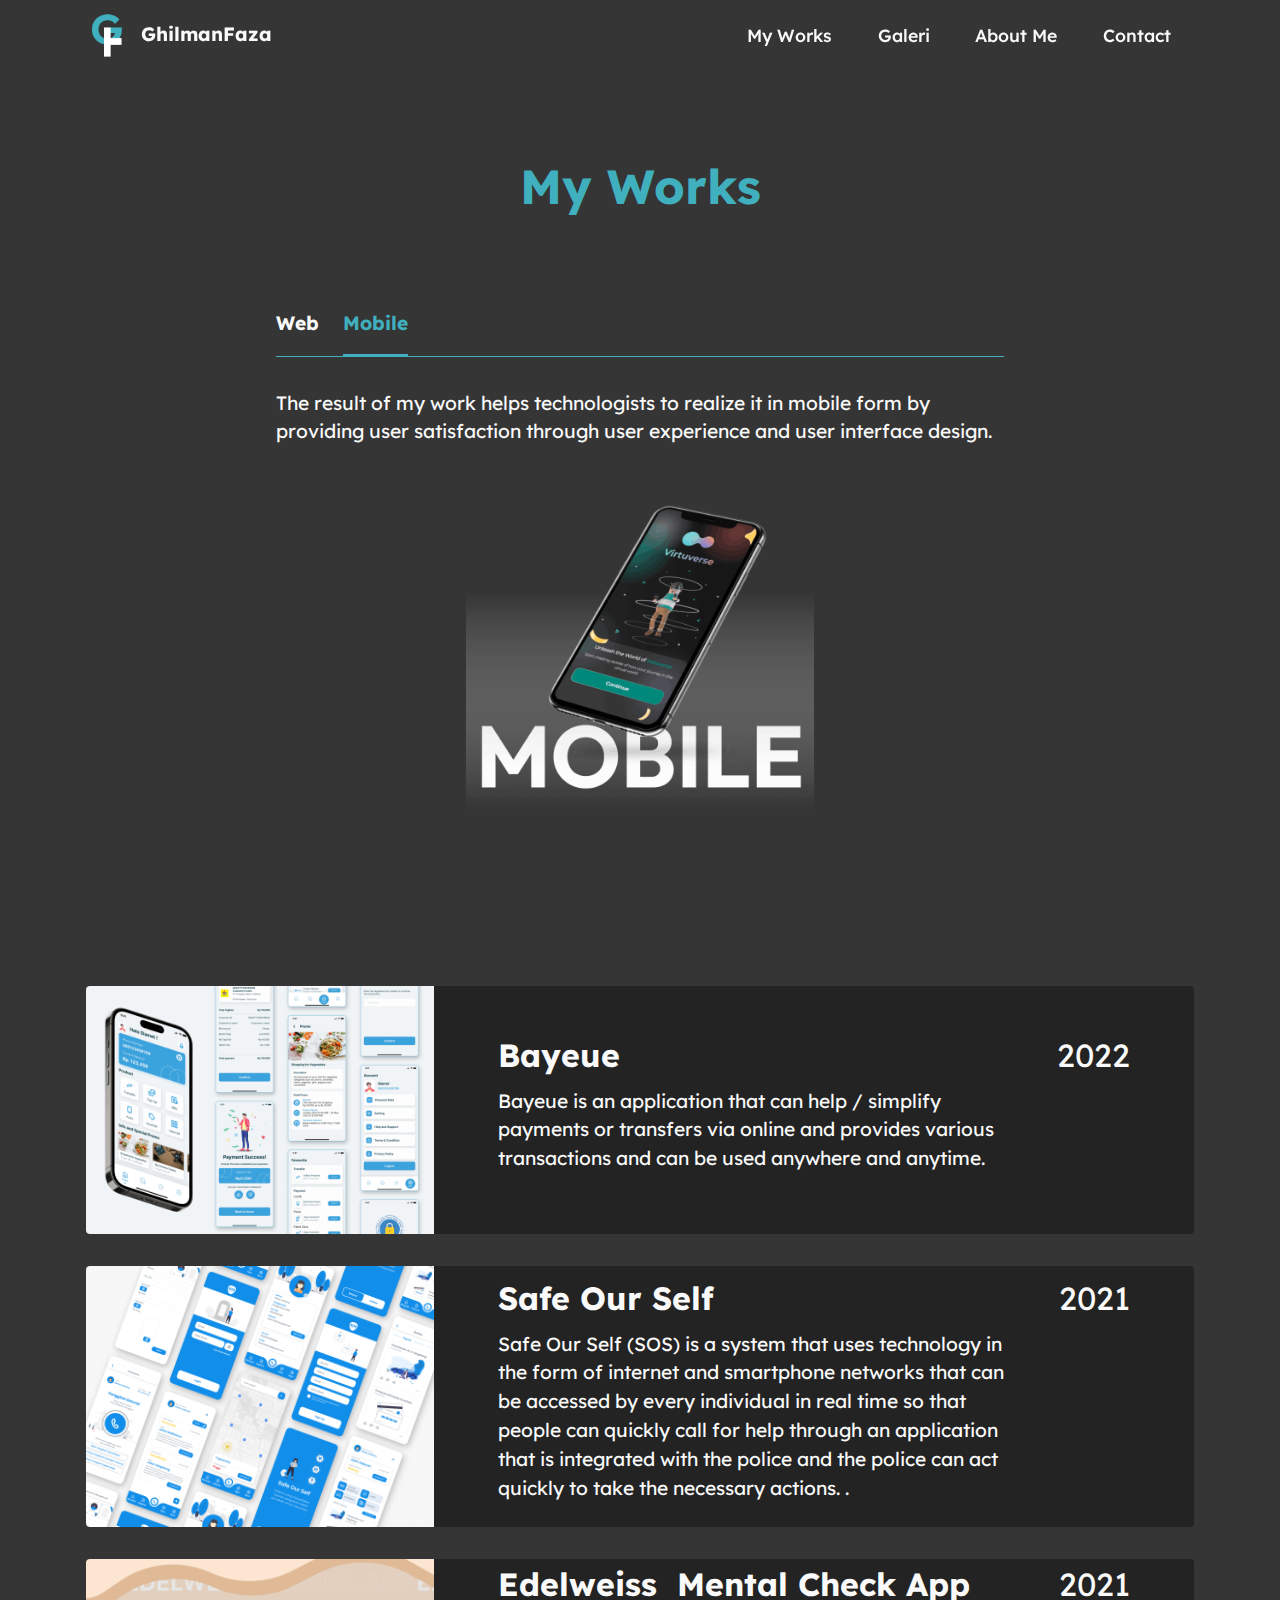
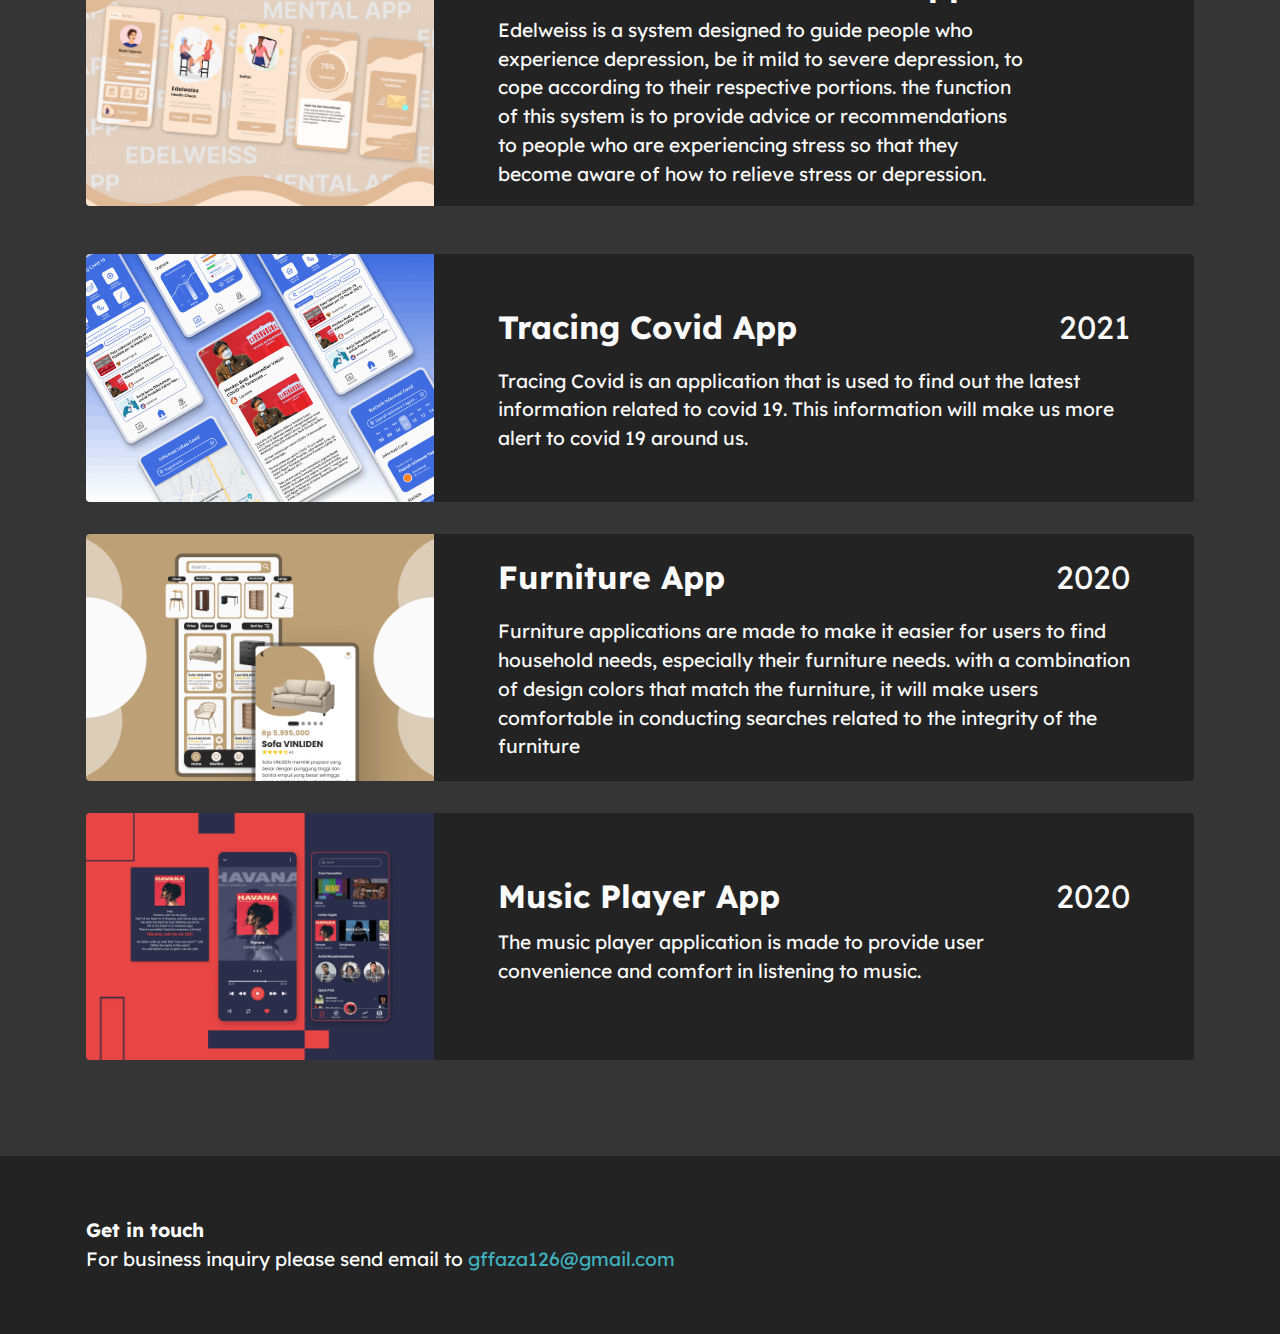
==== Mobile.html @ e9e36cba "hover image" ====
<!DOCTYPE html>
<html  >
<head>
  <meta charset="UTF-8">
  <meta http-equiv="X-UA-Compatible" content="IE=edge">
  <meta name="generator" content="Mobirise v5.6.8, mobirise.com">
  <meta name="twitter:card" content="summary_large_image"/>
  <meta name="twitter:image:src" content="">
  <meta property="og:image" content="">
  <meta name="twitter:title" content="Mobile ">
  <meta name="viewport" content="width=device-width, initial-scale=1, minimum-scale=1">
  <link rel="shortcut icon" href="assets/images/frame-2-1-95x96.png" type="image/x-icon">
  <meta name="description" content="">
  
  
  <title>Mobile </title>
  <link rel="stylesheet" href="assets/bootstrap/css/bootstrap.min.css">
  <link rel="stylesheet" href="assets/bootstrap/css/bootstrap-grid.min.css">
  <link rel="stylesheet" href="assets/bootstrap/css/bootstrap-reboot.min.css">
  <link rel="stylesheet" href="assets/dropdown/css/style.css">
  <link rel="stylesheet" href="assets/socicon/css/styles.css">
  <link rel="stylesheet" href="assets/theme/css/style.css">
  <link rel="preload" href="https://fonts.googleapis.com/css?family=Lexend:100,200,300,400,500,600,700,800,900&display=swap" as="style" onload="this.onload=null;this.rel='stylesheet'">
  <noscript><link rel="stylesheet" href="https://fonts.googleapis.com/css?family=Lexend:100,200,300,400,500,600,700,800,900&display=swap"></noscript>
  <link rel="preload" as="style" href="assets/mobirise/css/mbr-additional.css"><link rel="stylesheet" href="assets/mobirise/css/mbr-additional.css" type="text/css">
  
  
  
  
</head>
<body>
  
  <section data-bs-version="5.1" class="menu menu2 cid-tgP5Rq0IOS" once="menu" id="menu2-18">
    
    <nav class="navbar navbar-dropdown navbar-fixed-top navbar-expand-lg">
        <div class="container">
            <div class="navbar-brand">
                <span class="navbar-logo">
                    <a href="index.html">
                        <img src="assets/images/frame-2-1-95x96.png" alt=" " style="height: 3rem;">
                    </a>
                </span>
                <span class="navbar-caption-wrap"><a class="navbar-caption text-white text-primary display-7" href="index.html">GhilmanFaza</a></span>
            </div>
            <button class="navbar-toggler" type="button" data-toggle="collapse" data-bs-toggle="collapse" data-target="#navbarSupportedContent" data-bs-target="#navbarSupportedContent" aria-controls="navbarNavAltMarkup" aria-expanded="false" aria-label="Toggle navigation">
                <div class="hamburger">
                    <span></span>
                    <span></span>
                    <span></span>
                    <span></span>
                </div>
            </button>
            <div class="collapse navbar-collapse" id="navbarSupportedContent">
                <ul class="navbar-nav nav-dropdown nav-right" data-app-modern-menu="true">
                    <li class="nav-item"><a class="nav-link link text-white text-primary display-4" href="index.html#content1-s">My Works</a></li>                    
                    <li class="nav-item"><a class="nav-link link text-white text-primary display-4" href="index.html#content4-c">Galeri</a></li>
                    <li class="nav-item"><a class="nav-link link text-white display-4" href="index.html#image1-b">About Me</a></li>
                    <li class="nav-item"><a class="nav-link link text-white text-primary display-4" href="mailto:gffaza126@gmail.com">Contact</a></li>
                </ul>
                
                
            </div>
        </div>
    </nav>
</section>

<section data-bs-version="5.1" class="content4 cid-tgP5RpyjaQ" id="content4-17">
    

    
    
    <div class="container">
        <div class="row justify-content-center">
            <div class="title col-md-12 col-lg-10">
                <h3 class="mbr-section-title mbr-fonts-style align-center mb-4 display-2">
                    <strong>My Works</strong></h3>
                
                
            </div>
        </div>
    </div>
</section>

<section data-bs-version="5.1" class="tabs content18 cid-tgP5RqrHEp" id="tabs1-19">

    

    
    
    <div class="container">
        
        <div class="row justify-content-center mt-4">
            <div class="col-12 col-md-8">
                <ul class="nav nav-tabs mb-4" role="tablist">
                    <li class="nav-item"><a class="nav-link mbr-fonts-style display-7"  href="Web.html" aria-selected="true"><strong>Web</strong></a></li>
                    <li class="nav-item first mbr-fonts-style"><a class="nav-link mbr-fonts-style show active display-7" role="tab" data-toggle="tab" data-bs-toggle="tab" href="Mobile.html" aria-selected="true"><strong>Mobile</strong></a></li>
                    
                    
                    
                    
                </ul>
                <div class="tab-content">
                    <div id="tab2" class="tab-pane in active" role="tabpanel">
                        <div class="row">
                            <div class="col-md-12">
                                <p class="mbr-text mbr-fonts-style display-7">
                                    The result of my work helps technologists to realize it in mobile form by providing user satisfaction through user experience and user interface design.
                                </p>
                            </div>
                        </div>
                    </div>
                    
                    
                    
                    
                </div>
            </div>
        </div>
    </div>
</section>

<section data-bs-version="5.1" class="image3 cid-tgP5RqM3AP" id="image3-1a">
    

    
    

    <div class="container">
        <div class="row justify-content-center">
            <div class="col-12 col-lg-4">
                <div class="image-wrapper">
                    <img src="assets/images/frame-9-1-816x816.png" alt=" ">
                </div>
            </div>
        </div>
    </div>
</section>

<section data-bs-version="5.1" class="features8 cid-tgP5RrbRha" xmlns="http://www.w3.org/1999/html" id="features9-1b">
    
    

    
    

    <div class="container">
        <div class="card">
            <div class="card-wrapper">
                <div class="row align-items-center">
                    <div class="col-12 col-md-4">
                        <div class="image-wrapper">
                            <a href="https://www.figma.com/proto/xrY6Bjl76s943VvL8BTUav/Capstone-Project---Alterra-Academy?node-id=2104%3A5198&scaling=min-zoom&page-id=0%3A1&starting-point-node-id=2104%3A5198" target="_blank">
                                <div class="hover-container">
                                    <img src="assets/images/desktop-1-1-816x580.png" alt=" " class="image-hover">
                                    <div class="overlay">Click to see the design</div>
                                </div>    
                            </a>                            
                        </div>
                    </div>
                    <div class="col-12 col-md">
                        <div class="card-box">
                            <div class="row">
                                <div class="col-md">
                                    <h6 class="card-title mbr-fonts-style display-5">
                                        <strong>Bayeue</strong></h6>
                                    <p class="mbr-text mbr-fonts-style display-7">
                                        Bayeue is an application that can help / simplify payments or transfers via online and provides various transactions and can be used anywhere and anytime.
                                    </p>
                                </div>
                                <div class="col-md-auto">
                                    <p class="price mbr-fonts-style display-5">2022</p>
                                    
                                </div>
                                <div></div>
                            </div>
                        </div>
                    </div>
                </div>
            </div>
        </div>
        
        <div class="card">
            <div class="card-wrapper">
                <div class="row align-items-center">
                    <div class="col-12 col-md-4">
                        <div class="image-wrapper">
                            <a href="https://www.figma.com/proto/14vZMr1zdrYR2vNIS8ij9U/Portofolio-Design-UI%2FUX-Mobile?node-id=442%3A2791&scaling=min-zoom&page-id=404%3A111&starting-point-node-id=442%3A2791" target="_blank">
                                <div class="hover-container">
                                    <img src="assets/images/instagram-post-2-816x816.png" alt=" " class="image-hover">
                                    <div class="overlay">Click to see the design</div>
                                </div>    
                            </a>                            
                        </div>
                    </div>
                    <div class="col-12 col-md">
                        <div class="card-box">
                            <div class="row">
                                <div class="col-md">
                                    <h6 class="card-title mbr-fonts-style display-5">
                                        <strong>Safe Our Self</strong></h6>
                                    <p class="mbr-text mbr-fonts-style display-7">
                                        Safe Our Self (SOS) is a system that uses technology in the form of internet and smartphone networks that can be accessed by every individual in real time so that people can quickly call for help through an application that is integrated with the police and the police can act quickly to take the necessary actions. .
                                    </p>
                                </div>
                                <div class="col-md-auto">
                                    <p class="price mbr-fonts-style display-5">2021</p>
                                    
                                </div>
                                <div></div>
                            </div>
                        </div>
                    </div>
                </div>
            </div>
        </div>
        <div class="card">
            <div class="card-wrapper">
                <div class="row align-items-center">
                    <div class="col-12 col-md-4">
                        <div class="image-wrapper">
                            <a href="https://www.figma.com/proto/14vZMr1zdrYR2vNIS8ij9U/Portofolio-Design-UI%2FUX-Mobile?node-id=836%3A4036&scaling=min-zoom&page-id=832%3A1932" target="_blank">
                                <div class="hover-container">
                                    <img src="assets/images/desktop-1-12-816x580.png" alt=" " class="image-hover">
                                    <div class="overlay">Click to see the design</div>
                                </div>   
                            </a>
                        </div>
                    </div>
                    <div class="col-12 col-md">
                        <div class="card-box">
                            <div class="row">
                                <div class="col-md">
                                    <h6 class="card-title mbr-fonts-style display-5"><strong>Edelweiss&nbsp; Mental Check App</strong></h6>
                                    <p class="mbr-text mbr-fonts-style display-7">
                                        Edelweiss is a system designed to guide people who experience depression, be it mild to severe depression, to cope according to their respective portions. the function of this system is to provide advice or recommendations to people who are experiencing stress so that they become aware of how to relieve stress or depression.
                                    </p>
                                </div>
                                <div class="col-md-auto">
                                    <p class="price mbr-fonts-style display-5">2021</p>
                                    
                                </div>
                                <div></div>
                            </div>
                        </div>
                    </div>
                </div>
            </div>
        </div>
    </div>
</section>

<section data-bs-version="5.1" class="features10 cid-thtnUkBvFd" id="features11-1j">
    <!---->
    

    
    
    <div class="container">
        <div class="title">
            
            
        </div>
        <div class="card">
            <div class="card-wrapper">
                <div class="row align-items-center">
                    <div class="col-12 col-md-4">
                        <div class="image-wrapper">
                            <a href="https://www.figma.com/proto/14vZMr1zdrYR2vNIS8ij9U/Portofolio-Design-UI%2FUX-Mobile?node-id=113%3A102&scaling=min-zoom&page-id=106%3A873&starting-point-node-id=113%3A102 "target=”_blank”>
                                <div class="hover-container">
                                    <img src="assets/images/frame-6-596x424.png" alt=" " class="image-hover">
                                    <div class="overlay">Click to see the design</div>
                                </div>  
                            </a>                            
                        </div>
                    </div>
                    <div class="col-12 col-md">
                        <div class="card-box">
                            <div class="row">
                                <div class="col-12">
                                    <div class="top-line">
                                        <h4 class="card-title mbr-fonts-style display-5"><strong>Tracing Covid App</strong></h4>
                                        <p class="cost mbr-fonts-style display-5">
                                            2021</p>
                                    </div>
                                </div>
                                <div class="col-12">
                                    <div class="bottom-line">
                                        <p class="mbr-text mbr-fonts-style m-0 display-7">
                                            Tracing Covid is an application that is used to find out the latest information related to covid 19. This information will make us more alert to covid 19 around us.
                                        </p>
                                    </div>
                                </div>
                            </div>
                        </div>
                    </div>
                </div>
            </div>
        </div>
        <div class="card">
            <div class="card-wrapper">
                <div class="row align-items-center">
                    <div class="col-12 col-md-4">
                        <div class="image-wrapper">
                            <a href="https://www.figma.com/proto/14vZMr1zdrYR2vNIS8ij9U/Portofolio-Design-UI%2FUX-Mobile?node-id=106%3A345&scaling=min-zoom&page-id=102%3A66&starting-point-node-id=106%3A345" target="_blank">
                                <div class="hover-container">
                                    <img src="assets/images/desktop-18-816x580.png" alt=" " class="image-hover">
                                    <div class="overlay">Click to see the design</div>
                                </div> 
                            </a>                            
                        </div>
                    </div>
                    <div class="col-12 col-md">
                        <div class="card-box">
                            <div class="row">
                                <div class="col-12">
                                    <div class="top-line">
                                        <h4 class="card-title mbr-fonts-style display-5"><strong>Furniture App</strong></h4>
                                        <p class="cost mbr-fonts-style display-5">
                                            2020</p>
                                    </div>
                                </div>
                                <div class="col-12">
                                    <div class="bottom-line">
                                        <p class="mbr-text mbr-fonts-style m-0 display-7">
                                            Furniture applications are made to make it easier for users to find household needs, especially their furniture needs. with a combination of design colors that match the furniture, it will make users comfortable in conducting searches related to the integrity of the furniture
                                        </p>
                                    </div>
                                </div>
                            </div>
                        </div>
                    </div>
                </div>
            </div>
        </div>
        <div class="card">
            <div class="card-wrapper">
                <div class="row align-items-center">
                    <div class="col-12 col-md-4">
                        <div class="image-wrapper">
                            <a href="https://www.figma.com/proto/14vZMr1zdrYR2vNIS8ij9U/Portofolio-Design-UI%2FUX-Mobile?node-id=9%3A149&scaling=scale-down&page-id=0%3A1" target="_blank">
                                <div class="hover-container">
                                    <img src="assets/images/desktop-2-1-816x580.png" alt=" " class="image-hover">
                                    <div class="overlay">Click to see the design</div>
                                </div> 
                            </a>                            
                        </div>
                    </div>
                    <div class="col-12 col-md">
                        <div class="card-box">
                            <div class="row">
                                <div class="col-md">
                                    <h6 class="card-title mbr-fonts-style display-5">
                                        <strong>Music Player App</strong></h6>
                                    <p class="mbr-text mbr-fonts-style display-7">
                                        The music player application is made to provide user convenience and comfort in listening to music.
                                    </p>
                                </div>
                                <div class="col-md-auto">
                                    <p class="cost mbr-fonts-style display-5">
                                        2020</p>
                                    
                                </div>
                                <div></div>
                            </div>
                        </div>
                    </div>
                </div>
            </div>
        </div>

        <br><br>       
        
    </div>
</section>

<section data-bs-version="5.1" class="footer7 cid-tgP5Rtefqo" once="footers" id="footer7-1h">

    

    

    <div class="container">
        <div class="media-container-row align-center mbr-white">
            <div class="col-12">
                <p class="mbr-text mb-0 mbr-fonts-style display-7"><strong>Get in touch
</strong><br>For business inquiry please send email to <a href="mailto:gffaza126@gmail.com" class="text-success">gffaza126@gmail.com</a></p>
            </div>
        </div>
    </div>
</section><section class="display-7" style="padding: 0;align-items: center;justify-content: center;flex-wrap: wrap;    align-content: center;display: flex;position: relative;height: 0rem;"><a href="https://mobiri.se/2593733" style="flex: 1 1;height: 0rem;position: absolute;width: 100%;z-index: 1;"><img alt="" style="height: 0rem;" src="[data-uri]"></a><p style="margin: 0;text-align: center;" class="display-7"></p><a style="z-index:1" href="https://mobirise.com/offline-website-builder.html"></a></section><script src="assets/bootstrap/js/bootstrap.bundle.min.js"></script>  <script src="assets/smoothscroll/smooth-scroll.js"></script>  <script src="assets/ytplayer/index.js"></script>  <script src="assets/dropdown/js/navbar-dropdown.js"></script>  <script src="assets/mbr-tabs/mbr-tabs.js"></script>  <script src="assets/theme/js/script.js"></script>  
  
  
</body>
</html>
---- assets/dropdown/css/style.css ----
.navbar-dropdown {
  left: 0;
  padding: 0;
  position: absolute;
  right: 0;
  top: 0;
  transition: all 0.45s ease;
  z-index: 1030;
  background: #282828; }
  .navbar-dropdown .navbar-logo {
    margin-right: 0.8rem;
    transition: margin 0.3s ease-in-out;
    vertical-align: middle; }
    .navbar-dropdown .navbar-logo img {
      height: 3.125rem;
      transition: all 0.3s ease-in-out; }
    .navbar-dropdown .navbar-logo.mbr-iconfont {
      font-size: 3.125rem;
      line-height: 3.125rem; }
  .navbar-dropdown .navbar-caption {
    font-weight: 700;
    white-space: normal;
    vertical-align: -4px;
    line-height: 3.125rem !important; }
    .navbar-dropdown .navbar-caption, .navbar-dropdown .navbar-caption:hover {
      color: inherit;
      text-decoration: none; }
  .navbar-dropdown .mbr-iconfont + .navbar-caption {
    vertical-align: -1px; }
  .navbar-dropdown.navbar-fixed-top {
    position: fixed; }
  .navbar-dropdown .navbar-brand span {
    vertical-align: -4px; }
  .navbar-dropdown.bg-color.transparent {
    background: none; }
  .navbar-dropdown.navbar-short .navbar-brand {
    padding: 0.625rem 0; }
    .navbar-dropdown.navbar-short .navbar-brand span {
      vertical-align: -1px; }
  .navbar-dropdown.navbar-short .navbar-caption {
    line-height: 2.375rem !important;
    vertical-align: -2px; }
  .navbar-dropdown.navbar-short .navbar-logo {
    margin-right: 0.5rem; }
    .navbar-dropdown.navbar-short .navbar-logo img {
      height: 2.375rem; }
    .navbar-dropdown.navbar-short .navbar-logo.mbr-iconfont {
      font-size: 2.375rem;
      line-height: 2.375rem; }
  .navbar-dropdown.navbar-short .mbr-table-cell {
    height: 3.625rem; }
  .navbar-dropdown .navbar-close {
    left: 0.6875rem;
    position: fixed;
    top: 0.75rem;
    z-index: 1000; }
  .navbar-dropdown .hamburger-icon {
    content: "";
    display: inline-block;
    vertical-align: middle;
    width: 16px;
    -webkit-box-shadow: 0 -6px 0 1px #282828,0 0 0 1px #282828,0 6px 0 1px #282828;
    -moz-box-shadow: 0 -6px 0 1px #282828,0 0 0 1px #282828,0 6px 0 1px #282828;
    box-shadow: 0 -6px 0 1px #282828,0 0 0 1px #282828,0 6px 0 1px #282828; }

.dropdown-menu .dropdown-toggle[data-toggle="dropdown-submenu"]::after {
  border-bottom: 0.35em solid transparent;
  border-left: 0.35em solid;
  border-right: 0;
  border-top: 0.35em solid transparent;
  margin-left: 0.3rem; }

.dropdown-menu .dropdown-item:focus {
  outline: 0; }

.nav-dropdown {
  font-size: 0.75rem;
  font-weight: 500;
  height: auto !important; }
  .nav-dropdown .nav-btn {
    padding-left: 1rem; }
  .nav-dropdown .link {
    margin: .667em 1.667em;
    font-weight: 500;
    padding: 0;
    transition: color .2s ease-in-out; }
    .nav-dropdown .link.dropdown-toggle {
      margin-right: 2.583em; }
      .nav-dropdown .link.dropdown-toggle::after {
        margin-left: .25rem;
        border-top: 0.35em solid;
        border-right: 0.35em solid transparent;
        border-left: 0.35em solid transparent;
        border-bottom: 0; }
      .nav-dropdown .link.dropdown-toggle[aria-expanded="true"] {
        margin: 0;
        padding: 0.667em 3.263em  0.667em 1.667em; }
  .nav-dropdown .link::after,
  .nav-dropdown .dropdown-item::after {
    color: inherit; }
  .nav-dropdown .btn {
    font-size: 0.75rem;
    font-weight: 700;
    letter-spacing: 0;
    margin-bottom: 0;
    padding-left: 1.25rem;
    padding-right: 1.25rem; }
  .nav-dropdown .dropdown-menu {
    border-radius: 0;
    border: 0;
    left: 0;
    margin: 0;
    padding-bottom: 1.25rem;
    padding-top: 1.25rem;
    position: relative; }
  .nav-dropdown .dropdown-submenu {
    margin-left: 0.125rem;
    top: 0; }
  .nav-dropdown .dropdown-item {
    font-weight: 500;
    line-height: 2;
    padding: 0.3846em 4.615em 0.3846em 1.5385em;
    position: relative;
    transition: color .2s ease-in-out, background-color .2s ease-in-out; }
    .nav-dropdown .dropdown-item::after {
      margin-top: -0.3077em;
      position: absolute;
      right: 1.1538em;
      top: 50%; }
    .nav-dropdown .dropdown-item:focus, .nav-dropdown .dropdown-item:hover {
      background: none; }

@media (max-width: 767px) {
  .nav-dropdown.navbar-toggleable-sm {
    bottom: 0;
    display: none;
    left: 0;
    overflow-x: hidden;
    position: fixed;
    top: 0;
    transform: translateX(-100%);
    -ms-transform: translateX(-100%);
    -webkit-transform: translateX(-100%);
    width: 18.75rem;
    z-index: 999; } }
.nav-dropdown.navbar-toggleable-xl {
  bottom: 0;
  display: none;
  left: 0;
  overflow-x: hidden;
  position: fixed;
  top: 0;
  transform: translateX(-100%);
  -ms-transform: translateX(-100%);
  -webkit-transform: translateX(-100%);
  width: 18.75rem;
  z-index: 999; }

.nav-dropdown-sm {
  display: block !important;
  overflow-x: hidden;
  overflow: auto;
  padding-top: 3.875rem; }
  .nav-dropdown-sm::after {
    content: "";
    display: block;
    height: 3rem;
    width: 100%; }
  .nav-dropdown-sm.collapse.in ~ .navbar-close {
    display: block !important; }
  .nav-dropdown-sm.collapsing, .nav-dropdown-sm.collapse.in {
    transform: translateX(0);
    -ms-transform: translateX(0);
    -webkit-transform: translateX(0);
    transition: all 0.25s ease-out;
    -webkit-transition: all 0.25s ease-out;
    background: #282828; }
  .nav-dropdown-sm.collapsing[aria-expanded="false"] {
    transform: translateX(-100%);
    -ms-transform: translateX(-100%);
    -webkit-transform: translateX(-100%); }
  .nav-dropdown-sm .nav-item {
    display: block;
    margin-left: 0 !important;
    padding-left: 0; }
  .nav-dropdown-sm .link,
  .nav-dropdown-sm .dropdown-item {
    border-top: 1px dotted rgba(255, 255, 255, 0.1);
    font-size: 0.8125rem;
    line-height: 1.6;
    margin: 0 !important;
    padding: 0.875rem 2.4rem 0.875rem 1.5625rem !important;
    position: relative;
    white-space: normal; }
    .nav-dropdown-sm .link:focus, .nav-dropdown-sm .link:hover,
    .nav-dropdown-sm .dropdown-item:focus,
    .nav-dropdown-sm .dropdown-item:hover {
      background: rgba(0, 0, 0, 0.2) !important;
      color: #c0a375; }
  .nav-dropdown-sm .nav-btn {
    position: relative;
    padding: 1.5625rem 1.5625rem 0 1.5625rem; }
    .nav-dropdown-sm .nav-btn::before {
      border-top: 1px dotted rgba(255, 255, 255, 0.1);
      content: "";
      left: 0;
      position: absolute;
      top: 0;
      width: 100%; }
    .nav-dropdown-sm .nav-btn + .nav-btn {
      padding-top: 0.625rem; }
      .nav-dropdown-sm .nav-btn + .nav-btn::before {
        display: none; }
  .nav-dropdown-sm .btn {
    padding: 0.625rem 0; }
  .nav-dropdown-sm .dropdown-toggle[data-toggle="dropdown-submenu"]::after {
    margin-left: .25rem;
    border-top: 0.35em solid;
    border-right: 0.35em solid transparent;
    border-left: 0.35em solid transparent;
    border-bottom: 0; }
  .nav-dropdown-sm .dropdown-toggle[data-toggle="dropdown-submenu"][aria-expanded="true"]::after {
    border-top: 0;
    border-right: 0.35em solid transparent;
    border-left: 0.35em solid transparent;
    border-bottom: 0.35em solid; }
  .nav-dropdown-sm .dropdown-menu {
    margin: 0;
    padding: 0;
    position: relative;
    top: 0;
    left: 0;
    width: 100%;
    border: 0;
    float: none;
    border-radius: 0;
    background: none; }
  .nav-dropdown-sm .dropdown-submenu {
    left: 100%;
    margin-left: 0.125rem;
    margin-top: -1.25rem;
    top: 0; }

.navbar-toggleable-sm .nav-dropdown .dropdown-menu {
  position: absolute; }

.navbar-toggleable-sm .nav-dropdown .dropdown-submenu {
  left: 100%;
  margin-left: 0.125rem;
  margin-top: -1.25rem;
  top: 0; }

.navbar-toggleable-sm.opened .nav-dropdown .dropdown-menu {
  position: relative; }

.navbar-toggleable-sm.opened .nav-dropdown .dropdown-submenu {
  left: 0;
  margin-left: 00rem;
  margin-top: 0rem;
  top: 0; }

.is-builder .nav-dropdown.collapsing {
  transition: none !important; }
---- assets/socicon/css/styles.css ----
@charset "UTF-8";

@font-face {
  font-family: 'Socicon';
  src:  url('../fonts/socicon.eot');
  src:  url('../fonts/socicon.eot?#iefix') format('embedded-opentype'),
    url('../fonts/socicon.woff2') format('woff2'),
    url('../fonts/socicon.ttf') format('truetype'),
    url('../fonts/socicon.woff') format('woff'),
    url('../fonts/socicon.svg#socicon') format('svg');
  font-weight: normal;
  font-style: normal;
  font-display: swap;
}

[data-icon]:before {
  font-family: "socicon" !important;
  content: attr(data-icon);
  font-style: normal !important;
  font-weight: normal !important;
  font-variant: normal !important;
  text-transform: none !important;
  speak: none;
  line-height: 1;
  -webkit-font-smoothing: antialiased;
  -moz-osx-font-smoothing: grayscale;
}

[class^="socicon-"], [class*=" socicon-"] {
  /* use !important to prevent issues with browser extensions that change fonts */
  font-family: 'Socicon' !important;
  speak: none;
  font-style: normal;
  font-weight: normal;
  font-variant: normal;
  text-transform: none;
  line-height: 1;

  /* Better Font Rendering =========== */
  -webkit-font-smoothing: antialiased;
  -moz-osx-font-smoothing: grayscale;
}

.socicon-eitaa:before {
  content: "\e97c";
}
.socicon-soroush:before {
  content: "\e97d";
}
.socicon-bale:before {
  content: "\e97e";
}
.socicon-zazzle:before {
  content: "\e97b";
}
.socicon-society6:before {
  content: "\e97a";
}
.socicon-redbubble:before {
  content: "\e979";
}
.socicon-avvo:before {
  content: "\e978";
}
.socicon-stitcher:before {
  content: "\e977";
}
.socicon-googlehangouts:before {
  content: "\e974";
}
.socicon-dlive:before {
  content: "\e975";
}
.socicon-vsco:before {
  content: "\e976";
}
.socicon-flipboard:before {
  content: "\e973";
}
.socicon-ubuntu:before {
  content: "\e958";
}
.socicon-artstation:before {
  content: "\e959";
}
.socicon-invision:before {
  content: "\e95a";
}
.socicon-torial:before {
  content: "\e95b";
}
.socicon-collectorz:before {
  content: "\e95c";
}
.socicon-seenthis:before {
  content: "\e95d";
}
.socicon-googleplaymusic:before {
  content: "\e95e";
}
.socicon-debian:before {
  content: "\e95f";
}
.socicon-filmfreeway:before {
  content: "\e960";
}
.socicon-gnome:before {
  content: "\e961";
}
.socicon-itchio:before {
  content: "\e962";
}
.socicon-jamendo:before {
  content: "\e963";
}
.socicon-mix:before {
  content: "\e964";
}
.socicon-sharepoint:before {
  content: "\e965";
}
.socicon-tinder:before {
  content: "\e966";
}
.socicon-windguru:before {
  content: "\e967";
}
.socicon-cdbaby:before {
  content: "\e968";
}
.socicon-elementaryos:before {
  content: "\e969";
}
.socicon-stage32:before {
  content: "\e96a";
}
.socicon-tiktok:before {
  content: "\e96b";
}
.socicon-gitter:before {
  content: "\e96c";
}
.socicon-letterboxd:before {
  content: "\e96d";
}
.socicon-threema:before {
  content: "\e96e";
}
.socicon-splice:before {
  content: "\e96f";
}
.socicon-metapop:before {
  content: "\e970";
}
.socicon-naver:before {
  content: "\e971";
}
.socicon-remote:before {
  content: "\e972";
}
.socicon-internet:before {
  content: "\e957";
}
.socicon-moddb:before {
  content: "\e94b";
}
.socicon-indiedb:before {
  content: "\e94c";
}
.socicon-traxsource:before {
  content: "\e94d";
}
.socicon-gamefor:before {
  content: "\e94e";
}
.socicon-pixiv:before {
  content: "\e94f";
}
.socicon-myanimelist:before {
  content: "\e950";
}
.socicon-blackberry:before {
  content: "\e951";
}
.socicon-wickr:before {
  content: "\e952";
}
.socicon-spip:before {
  content: "\e953";
}
.socicon-napster:before {
  content: "\e954";
}
.socicon-beatport:before {
  content: "\e955";
}
.socicon-hackerone:before {
  content: "\e956";
}
.socicon-hackernews:before {
  content: "\e946";
}
.socicon-smashwords:before {
  content: "\e947";
}
.socicon-kobo:before {
  content: "\e948";
}
.socicon-bookbub:before {
  content: "\e949";
}
.socicon-mailru:before {
  content: "\e94a";
}
.socicon-gitlab:before {
  content: "\e945";
}
.socicon-instructables:before {
  content: "\e944";
}
.socicon-portfolio:before {
  content: "\e943";
}
.socicon-codered:before {
  content: "\e940";
}
.socicon-origin:before {
  content: "\e941";
}
.socicon-nextdoor:before {
  content: "\e942";
}
.socicon-udemy:before {
  content: "\e93f";
}
.socicon-livemaster:before {
  content: "\e93e";
}
.socicon-crunchbase:before {
  content: "\e93b";
}
.socicon-homefy:before {
  content: "\e93c";
}
.socicon-calendly:before {
  content: "\e93d";
}
.socicon-realtor:before {
  content: "\e90f";
}
.socicon-tidal:before {
  content: "\e910";
}
.socicon-qobuz:before {
  content: "\e911";
}
.socicon-natgeo:before {
  content: "\e912";
}
.socicon-mastodon:before {
  content: "\e913";
}
.socicon-unsplash:before {
  content: "\e914";
}
.socicon-homeadvisor:before {
  content: "\e915";
}
.socicon-angieslist:before {
  content: "\e916";
}
.socicon-codepen:before {
  content: "\e917";
}
.socicon-slack:before {
  content: "\e918";
}
.socicon-openaigym:before {
  content: "\e919";
}
.socicon-logmein:before {
  content: "\e91a";
}
.socicon-fiverr:before {
  content: "\e91b";
}
.socicon-gotomeeting:before {
  content: "\e91c";
}
.socicon-aliexpress:before {
  content: "\e91d";
}
.socicon-guru:before {
  content: "\e91e";
}
.socicon-appstore:before {
  content: "\e91f";
}
.socicon-homes:before {
  content: "\e920";
}
.socicon-zoom:before {
  content: "\e921";
}
.socicon-alibaba:before {
  content: "\e922";
}
.socicon-craigslist:before {
  content: "\e923";
}
.socicon-wix:before {
  content: "\e924";
}
.socicon-redfin:before {
  content: "\e925";
}
.socicon-googlecalendar:before {
  content: "\e926";
}
.socicon-shopify:before {
  content: "\e927";
}
.socicon-freelancer:before {
  content: "\e928";
}
.socicon-seedrs:before {
  content: "\e929";
}
.socicon-bing:before {
  content: "\e92a";
}
.socicon-doodle:before {
  content: "\e92b";
}
.socicon-bonanza:before {
  content: "\e92c";
}
.socicon-squarespace:before {
  content: "\e92d";
}
.socicon-toptal:before {
  content: "\e92e";
}
.socicon-gust:before {
  content: "\e92f";
}
.socicon-ask:before {
  content: "\e930";
}
.socicon-trulia:before {
  content: "\e931";
}
.socicon-loomly:before {
  content: "\e932";
}
.socicon-ghost:before {
  content: "\e933";
}
.socicon-upwork:before {
  content: "\e934";
}
.socicon-fundable:before {
  content: "\e935";
}
.socicon-booking:before {
  content: "\e936";
}
.socicon-googlemaps:before {
  content: "\e937";
}
.socicon-zillow:before {
  content: "\e938";
}
.socicon-niconico:before {
  content: "\e939";
}
.socicon-toneden:before {
  content: "\e93a";
}
.socicon-augment:before {
  content: "\e908";
}
.socicon-bitbucket:before {
  content: "\e909";
}
.socicon-fyuse:before {
  content: "\e90a";
}
.socicon-yt-gaming:before {
  content: "\e90b";
}
.socicon-sketchfab:before {
  content: "\e90c";
}
.socicon-mobcrush:before {
  content: "\e90d";
}
.socicon-microsoft:before {
  content: "\e90e";
}
.socicon-pandora:before {
  content: "\e907";
}
.socicon-messenger:before {
  content: "\e906";
}
.socicon-gamewisp:before {
  content: "\e905";
}
.socicon-bloglovin:before {
  content: "\e904";
}
.socicon-tunein:before {
  content: "\e903";
}
.socicon-gamejolt:before {
  content: "\e901";
}
.socicon-trello:before {
  content: "\e902";
}
.socicon-spreadshirt:before {
  content: "\e900";
}
.socicon-500px:before {
  content: "\e000";
}
.socicon-8tracks:before {
  content: "\e001";
}
.socicon-airbnb:before {
  content: "\e002";
}
.socicon-alliance:before {
  content: "\e003";
}
.socicon-amazon:before {
  content: "\e004";
}
.socicon-amplement:before {
  content: "\e005";
}
.socicon-android:before {
  content: "\e006";
}
.socicon-angellist:before {
  content: "\e007";
}
.socicon-apple:before {
  content: "\e008";
}
.socicon-appnet:before {
  content: "\e009";
}
.socicon-baidu:before {
  content: "\e00a";
}
.socicon-bandcamp:before {
  content: "\e00b";
}
.socicon-battlenet:before {
  content: "\e00c";
}
.socicon-mixer:before {
  content: "\e00d";
}
.socicon-bebee:before {
  content: "\e00e";
}
.socicon-bebo:before {
  content: "\e00f";
}
.socicon-behance:before {
  content: "\e010";
}
.socicon-blizzard:before {
  content: "\e011";
}
.socicon-blogger:before {
  content: "\e012";
}
.socicon-buffer:before {
  content: "\e013";
}
.socicon-chrome:before {
  content: "\e014";
}
.socicon-coderwall:before {
  content: "\e015";
}
.socicon-curse:before {
  content: "\e016";
}
.socicon-dailymotion:before {
  content: "\e017";
}
.socicon-deezer:before {
  content: "\e018";
}
.socicon-delicious:before {
  content: "\e019";
}
.socicon-deviantart:before {
  content: "\e01a";
}
.socicon-diablo:before {
  content: "\e01b";
}
.socicon-digg:before {
  content: "\e01c";
}
.socicon-discord:before {
  content: "\e01d";
}
.socicon-disqus:before {
  content: "\e01e";
}
.socicon-douban:before {
  content: "\e01f";
}
.socicon-draugiem:before {
  content: "\e020";
}
.socicon-dribbble:before {
  content: "\e021";
}
.socicon-drupal:before {
  content: "\e022";
}
.socicon-ebay:before {
  content: "\e023";
}
.socicon-ello:before {
  content: "\e024";
}
.socicon-endomodo:before {
  content: "\e025";
}
.socicon-envato:before {
  content: "\e026";
}
.socicon-etsy:before {
  content: "\e027";
}
.socicon-facebook:before {
  content: "\e028";
}
.socicon-feedburner:before {
  content: "\e029";
}
.socicon-filmweb:before {
  content: "\e02a";
}
.socicon-firefox:before {
  content: "\e02b";
}
.socicon-flattr:before {
  content: "\e02c";
}
.socicon-flickr:before {
  content: "\e02d";
}
.socicon-formulr:before {
  content: "\e02e";
}
.socicon-forrst:before {
  content: "\e02f";
}
.socicon-foursquare:before {
  content: "\e030";
}
.socicon-friendfeed:before {
  content: "\e031";
}
.socicon-github:before {
  content: "\e032";
}
.socicon-goodreads:before {
  content: "\e033";
}
.socicon-google:before {
  content: "\e034";
}
.socicon-googlescholar:before {
  content: "\e035";
}
.socicon-googlegroups:before {
  content: "\e036";
}
.socicon-googlephotos:before {
  content: "\e037";
}
.socicon-googleplus:before {
  content: "\e038";
}
.socicon-grooveshark:before {
  content: "\e039";
}
.socicon-hackerrank:before {
  content: "\e03a";
}
.socicon-hearthstone:before {
  content: "\e03b";
}
.socicon-hellocoton:before {
  content: "\e03c";
}
.socicon-heroes:before {
  content: "\e03d";
}
.socicon-smashcast:before {
  content: "\e03e";
}
.socicon-horde:before {
  content: "\e03f";
}
.socicon-houzz:before {
  content: "\e040";
}
.socicon-icq:before {
  content: "\e041";
}
.socicon-identica:before {
  content: "\e042";
}
.socicon-imdb:before {
  content: "\e043";
}
.socicon-instagram:before {
  content: "\e044";
}
.socicon-issuu:before {
  content: "\e045";
}
.socicon-istock:before {
  content: "\e046";
}
.socicon-itunes:before {
  content: "\e047";
}
.socicon-keybase:before {
  content: "\e048";
}
.socicon-lanyrd:before {
  content: "\e049";
}
.socicon-lastfm:before {
  content: "\e04a";
}
.socicon-line:before {
  content: "\e04b";
}
.socicon-linkedin:before {
  content: "\e04c";
}
.socicon-livejournal:before {
  content: "\e04d";
}
.socicon-lyft:before {
  content: "\e04e";
}
.socicon-macos:before {
  content: "\e04f";
}
.socicon-mail:before {
  content: "\e050";
}
.socicon-medium:before {
  content: "\e051";
}
.socicon-meetup:before {
  content: "\e052";
}
.socicon-mixcloud:before {
  content: "\e053";
}
.socicon-modelmayhem:before {
  content: "\e054";
}
.socicon-mumble:before {
  content: "\e055";
}
.socicon-myspace:before {
  content: "\e056";
}
.socicon-newsvine:before {
  content: "\e057";
}
.socicon-nintendo:before {
  content: "\e058";
}
.socicon-npm:before {
  content: "\e059";
}
.socicon-odnoklassniki:before {
  content: "\e05a";
}
.socicon-openid:before {
  content: "\e05b";
}
.socicon-opera:before {
  content: "\e05c";
}
.socicon-outlook:before {
  content: "\e05d";
}
.socicon-overwatch:before {
  content: "\e05e";
}
.socicon-patreon:before {
  content: "\e05f";
}
.socicon-paypal:before {
  content: "\e060";
}
.socicon-periscope:before {
  content: "\e061";
}
.socicon-persona:before {
  content: "\e062";
}
.socicon-pinterest:before {
  content: "\e063";
}
.socicon-play:before {
  content: "\e064";
}
.socicon-player:before {
  content: "\e065";
}
.socicon-playstation:before {
  content: "\e066";
}
.socicon-pocket:before {
  content: "\e067";
}
.socicon-qq:before {
  content: "\e068";
}
.socicon-quora:before {
  content: "\e069";
}
.socicon-raidcall:before {
  content: "\e06a";
}
.socicon-ravelry:before {
  content: "\e06b";
}
.socicon-reddit:before {
  content: "\e06c";
}
.socicon-renren:before {
  content: "\e06d";
}
.socicon-researchgate:before {
  content: "\e06e";
}
.socicon-residentadvisor:before {
  content: "\e06f";
}
.socicon-reverbnation:before {
  content: "\e070";
}
.socicon-rss:before {
  content: "\e071";
}
.socicon-sharethis:before {
  content: "\e072";
}
.socicon-skype:before {
  content: "\e073";
}
.socicon-slideshare:before {
  content: "\e074";
}
.socicon-smugmug:before {
  content: "\e075";
}
.socicon-snapchat:before {
  content: "\e076";
}
.socicon-songkick:before {
  content: "\e077";
}
.socicon-soundcloud:before {
  content: "\e078";
}
.socicon-spotify:before {
  content: "\e079";
}
.socicon-stackexchange:before {
  content: "\e07a";
}
.socicon-stackoverflow:before {
  content: "\e07b";
}
.socicon-starcraft:before {
  content: "\e07c";
}
.socicon-stayfriends:before {
  content: "\e07d";
}
.socicon-steam:before {
  content: "\e07e";
}
.socicon-storehouse:before {
  content: "\e07f";
}
.socicon-strava:before {
  content: "\e080";
}
.socicon-streamjar:before {
  content: "\e081";
}
.socicon-stumbleupon:before {
  content: "\e082";
}
.socicon-swarm:before {
  content: "\e083";
}
.socicon-teamspeak:before {
  content: "\e084";
}
.socicon-teamviewer:before {
  content: "\e085";
}
.socicon-technorati:before {
  content: "\e086";
}
.socicon-telegram:before {
  content: "\e087";
}
.socicon-tripadvisor:before {
  content: "\e088";
}
.socicon-tripit:before {
  content: "\e089";
}
.socicon-triplej:before {
  content: "\e08a";
}
.socicon-tumblr:before {
  content: "\e08b";
}
.socicon-twitch:before {
  content: "\e08c";
}
.socicon-twitter:before {
  content: "\e08d";
}
.socicon-uber:before {
  content: "\e08e";
}
.socicon-ventrilo:before {
  content: "\e08f";
}
.socicon-viadeo:before {
  content: "\e090";
}
.socicon-viber:before {
  content: "\e091";
}
.socicon-viewbug:before {
  content: "\e092";
}
.socicon-vimeo:before {
  content: "\e093";
}
.socicon-vine:before {
  content: "\e094";
}
.socicon-vkontakte:before {
  content: "\e095";
}
.socicon-warcraft:before {
  content: "\e096";
}
.socicon-wechat:before {
  content: "\e097";
}
.socicon-weibo:before {
  content: "\e098";
}
.socicon-whatsapp:before {
  content: "\e099";
}
.socicon-wikipedia:before {
  content: "\e09a";
}
.socicon-windows:before {
  content: "\e09b";
}
.socicon-wordpress:before {
  content: "\e09c";
}
.socicon-wykop:before {
  content: "\e09d";
}
.socicon-xbox:before {
  content: "\e09e";
}
.socicon-xing:before {
  content: "\e09f";
}
.socicon-yahoo:before {
  content: "\e0a0";
}
.socicon-yammer:before {
  content: "\e0a1";
}
.socicon-yandex:before {
  content: "\e0a2";
}
.socicon-yelp:before {
  content: "\e0a3";
}
.socicon-younow:before {
  content: "\e0a4";
}
.socicon-youtube:before {
  content: "\e0a5";
}
.socicon-zapier:before {
  content: "\e0a6";
}
.socicon-zerply:before {
  content: "\e0a7";
}
.socicon-zomato:before {
  content: "\e0a8";
}
.socicon-zynga:before {
  content: "\e0a9";
}
---- assets/theme/css/style.css ----
@charset "UTF-8";
section {
  background-color: #ffffff;
}

body {
  font-style: normal;
  line-height: 1.5;
  font-weight: 400;
  color: #232323;
  position: relative;
}

button {
  background-color: transparent;
  border-color: transparent;
}

section,
.container,
.container-fluid {
  position: relative;
  word-wrap: break-word;
}

a.mbr-iconfont:hover {
  text-decoration: none;
}

.article .lead p,
.article .lead ul,
.article .lead ol,
.article .lead pre,
.article .lead blockquote {
  margin-bottom: 0;
}

a {
  font-style: normal;
  font-weight: 400;
  cursor: pointer;
}
a, a:hover {
  text-decoration: none;
}

.mbr-section-title {
  font-style: normal;
  line-height: 1.3;
}

.mbr-section-subtitle {
  line-height: 1.3;
}

.mbr-text {
  font-style: normal;
  line-height: 1.7;
}

h1,
h2,
h3,
h4,
h5,
h6,
.display-1,
.display-2,
.display-4,
.display-5,
.display-7,
span,
p,
a {
  line-height: 1;
  word-break: break-word;
  word-wrap: break-word;
  font-weight: 400;
}

b,
strong {
  font-weight: bold;
}

input:-webkit-autofill, input:-webkit-autofill:hover, input:-webkit-autofill:focus, input:-webkit-autofill:active {
  transition-delay: 9999s;
  -webkit-transition-property: background-color, color;
  transition-property: background-color, color;
}

textarea[type=hidden] {
  display: none;
}

section {
  background-position: 50% 50%;
  background-repeat: no-repeat;
  background-size: cover;
}
section .mbr-background-video,
section .mbr-background-video-preview {
  position: absolute;
  bottom: 0;
  left: 0;
  right: 0;
  top: 0;
}

.hidden {
  visibility: hidden;
}

.mbr-z-index20 {
  z-index: 20;
}

/*! Base colors */
.mbr-white {
  color: #ffffff;
}

.mbr-black {
  color: #111111;
}

.mbr-bg-white {
  background-color: #ffffff;
}

.mbr-bg-black {
  background-color: #000000;
}

/*! Text-aligns */
.align-left {
  text-align: left;
}

.align-center {
  text-align: center;
}

.align-right {
  text-align: right;
}

/*! Font-weight  */
.mbr-light {
  font-weight: 300;
}

.mbr-regular {
  font-weight: 400;
}

.mbr-semibold {
  font-weight: 500;
}

.mbr-bold {
  font-weight: 700;
}

/*! Media  */
.media-content {
  flex-basis: 100%;
}

.media-container-row {
  display: flex;
  flex-direction: row;
  flex-wrap: wrap;
  justify-content: center;
  align-content: center;
  align-items: start;
}
.media-container-row .media-size-item {
  width: 400px;
}

.media-container-column {
  display: flex;
  flex-direction: column;
  flex-wrap: wrap;
  justify-content: center;
  align-content: center;
  align-items: stretch;
}
.media-container-column > * {
  width: 100%;
}

@media (min-width: 992px) {
  .media-container-row {
    flex-wrap: nowrap;
  }
}
figure {
  margin-bottom: 0;
  overflow: hidden;
}

figure[mbr-media-size] {
  transition: width 0.1s;
}

img,
iframe {
  display: block;
  width: 100%;
}

.card {
  background-color: transparent;
  border: none;
}

.card-box {
  width: 100%;
}

.card-img {
  text-align: center;
  flex-shrink: 0;
  -webkit-flex-shrink: 0;
}

.media {
  max-width: 100%;
  margin: 0 auto;
}

.mbr-figure {
  align-self: center;
}

.media-container > div {
  max-width: 100%;
}

.mbr-figure img,
.card-img img {
  width: 100%;
}

@media (max-width: 991px) {
  .media-size-item {
    width: auto !important;
  }

  .media {
    width: auto;
  }

  .mbr-figure {
    width: 100% !important;
  }
}
/*! Buttons */
.mbr-section-btn {
  margin-left: -0.6rem;
  margin-right: -0.6rem;
  font-size: 0;
}

.btn {
  font-weight: 600;
  border-width: 1px;
  font-style: normal;
  margin: 0.6rem 0.6rem;
  white-space: normal;
  transition: all 0.2s ease-in-out;
  display: inline-flex;
  align-items: center;
  justify-content: center;
  word-break: break-word;
}

.btn-sm {
  font-weight: 600;
  letter-spacing: 0px;
  transition: all 0.3s ease-in-out;
}

.btn-md {
  font-weight: 600;
  letter-spacing: 0px;
  transition: all 0.3s ease-in-out;
}

.btn-lg {
  font-weight: 600;
  letter-spacing: 0px;
  transition: all 0.3s ease-in-out;
}

.btn-form {
  margin: 0;
}
.btn-form:hover {
  cursor: pointer;
}

nav .mbr-section-btn {
  margin-left: 0rem;
  margin-right: 0rem;
}

/*! Btn icon margin */
.btn .mbr-iconfont,
.btn.btn-sm .mbr-iconfont {
  order: 1;
  cursor: pointer;
  margin-left: 0.5rem;
  vertical-align: sub;
}

.btn.btn-md .mbr-iconfont,
.btn.btn-md .mbr-iconfont {
  margin-left: 0.8rem;
}

.mbr-regular {
  font-weight: 400;
}

.mbr-semibold {
  font-weight: 500;
}

.mbr-bold {
  font-weight: 700;
}

[type=submit] {
  -webkit-appearance: none;
}

/*! Full-screen */
.mbr-fullscreen .mbr-overlay {
  min-height: 100vh;
}

.mbr-fullscreen {
  display: flex;
  display: -moz-flex;
  display: -ms-flex;
  display: -o-flex;
  align-items: center;
  min-height: 100vh;
  padding-top: 3rem;
  padding-bottom: 3rem;
}

/*! Map */
.map {
  height: 25rem;
  position: relative;
}
.map iframe {
  width: 100%;
  height: 100%;
}

/*! Scroll to top arrow */
.mbr-arrow-up {
  bottom: 25px;
  right: 90px;
  position: fixed;
  text-align: right;
  z-index: 5000;
  color: #ffffff;
  font-size: 22px;
}

.mbr-arrow-up a {
  background: rgba(0, 0, 0, 0.2);
  border-radius: 50%;
  color: #fff;
  display: inline-block;
  height: 60px;
  width: 60px;
  border: 2px solid #fff;
  outline-style: none !important;
  position: relative;
  text-decoration: none;
  transition: all 0.3s ease-in-out;
  cursor: pointer;
  text-align: center;
}
.mbr-arrow-up a:hover {
  background-color: rgba(0, 0, 0, 0.4);
}
.mbr-arrow-up a i {
  line-height: 60px;
}

.mbr-arrow-up-icon {
  display: block;
  color: #fff;
}

.mbr-arrow-up-icon::before {
  content: "›";
  display: inline-block;
  font-family: serif;
  font-size: 22px;
  line-height: 1;
  font-style: normal;
  position: relative;
  top: 6px;
  left: -4px;
  transform: rotate(-90deg);
}

/*! Arrow Down */
.mbr-arrow {
  position: absolute;
  bottom: 45px;
  left: 50%;
  width: 60px;
  height: 60px;
  cursor: pointer;
  background-color: rgba(80, 80, 80, 0.5);
  border-radius: 50%;
  transform: translateX(-50%);
}
@media (max-width: 767px) {
  .mbr-arrow {
    display: none;
  }
}
.mbr-arrow > a {
  display: inline-block;
  text-decoration: none;
  outline-style: none;
  -webkit-animation: arrowdown 1.7s ease-in-out infinite;
          animation: arrowdown 1.7s ease-in-out infinite;
  color: #ffffff;
}
.mbr-arrow > a > i {
  position: absolute;
  top: -2px;
  left: 15px;
  font-size: 2rem;
}

#scrollToTop a i::before {
  content: "";
  position: absolute;
  display: block;
  border-bottom: 2.5px solid #fff;
  border-left: 2.5px solid #fff;
  width: 27.8%;
  height: 27.8%;
  left: 50%;
  top: 51%;
  transform: translateY(-30%) translateX(-50%) rotate(135deg);
}

@keyframes arrowdown {
  0% {
    transform: translateY(0px);
  }
  50% {
    transform: translateY(-5px);
  }
  100% {
    transform: translateY(0px);
  }
}
@-webkit-keyframes arrowdown {
  0% {
    transform: translateY(0px);
  }
  50% {
    transform: translateY(-5px);
  }
  100% {
    transform: translateY(0px);
  }
}
@media (max-width: 500px) {
  .mbr-arrow-up {
    left: 0;
    right: 0;
    text-align: center;
  }
}
/*Gradients animation*/
@keyframes gradient-animation {
  from {
    background-position: 0% 100%;
    -webkit-animation-timing-function: ease-in-out;
            animation-timing-function: ease-in-out;
  }
  to {
    background-position: 100% 0%;
    -webkit-animation-timing-function: ease-in-out;
            animation-timing-function: ease-in-out;
  }
}
@-webkit-keyframes gradient-animation {
  from {
    background-position: 0% 100%;
    -webkit-animation-timing-function: ease-in-out;
            animation-timing-function: ease-in-out;
  }
  to {
    background-position: 100% 0%;
    -webkit-animation-timing-function: ease-in-out;
            animation-timing-function: ease-in-out;
  }
}
.bg-gradient {
  background-size: 200% 200%;
  animation: gradient-animation 5s infinite alternate;
  -webkit-animation: gradient-animation 5s infinite alternate;
}

.menu .navbar-brand {
  display: -webkit-flex;
}
.menu .navbar-brand span {
  display: flex;
  display: -webkit-flex;
}
.menu .navbar-brand .navbar-caption-wrap {
  display: -webkit-flex;
}
.menu .navbar-brand .navbar-logo img {
  display: -webkit-flex;
  width: auto;
}
@media (min-width: 768px) and (max-width: 991px) {
  .menu .navbar-toggleable-sm .navbar-nav {
    display: -ms-flexbox;
  }
}
@media (max-width: 991px) {
  .menu .navbar-collapse {
    max-height: 93.5vh;
  }
  .menu .navbar-collapse.show {
    overflow: auto;
  }
}
@media (min-width: 992px) {
  .menu .navbar-nav.nav-dropdown {
    display: -webkit-flex;
  }
  .menu .navbar-toggleable-sm .navbar-collapse {
    display: -webkit-flex !important;
  }
  .menu .collapsed .navbar-collapse {
    max-height: 93.5vh;
  }
  .menu .collapsed .navbar-collapse.show {
    overflow: auto;
  }
}
@media (max-width: 767px) {
  .menu .navbar-collapse {
    max-height: 80vh;
  }
}

.nav-link .mbr-iconfont {
  margin-right: 0.5rem;
}

.navbar {
  display: -webkit-flex;
  -webkit-flex-wrap: wrap;
  -webkit-align-items: center;
  -webkit-justify-content: space-between;
}

.navbar-collapse {
  -webkit-flex-basis: 100%;
  -webkit-flex-grow: 1;
  -webkit-align-items: center;
}

.nav-dropdown .link {
  padding: 0.667em 1.667em !important;
  margin: 0 !important;
}

.nav {
  display: -webkit-flex;
  -webkit-flex-wrap: wrap;
}

.row {
  display: -webkit-flex;
  -webkit-flex-wrap: wrap;
}

.justify-content-center {
  -webkit-justify-content: center;
}

.form-inline {
  display: -webkit-flex;
}

.card-wrapper {
  -webkit-flex: 1;
}

.carousel-control {
  z-index: 10;
  display: -webkit-flex;
}

.carousel-controls {
  display: -webkit-flex;
}

.media {
  display: -webkit-flex;
}

.form-group:focus {
  outline: none;
}

.jq-selectbox__select {
  padding: 7px 0;
  position: relative;
}

.jq-selectbox__dropdown {
  overflow: hidden;
  border-radius: 10px;
  position: absolute;
  top: 100%;
  left: 0 !important;
  width: 100% !important;
}

.jq-selectbox__trigger-arrow {
  right: 0;
  transform: translateY(-50%);
}

.jq-selectbox li {
  padding: 1.07em 0.5em;
}

input[type=range] {
  padding-left: 0 !important;
  padding-right: 0 !important;
}

.modal-dialog,
.modal-content {
  height: 100%;
}

.modal-dialog .carousel-inner {
  height: calc(100vh - 1.75rem);
}
@media (max-width: 575px) {
  .modal-dialog .carousel-inner {
    height: calc(100vh - 1rem);
  }
}

.carousel-item {
  text-align: center;
}

.carousel-item img {
  margin: auto;
}

.navbar-toggler {
  align-self: flex-start;
  padding: 0.25rem 0.75rem;
  font-size: 1.25rem;
  line-height: 1;
  background: transparent;
  border: 1px solid transparent;
  border-radius: 0.25rem;
}

.navbar-toggler:focus,
.navbar-toggler:hover {
  text-decoration: none;
  box-shadow: none;
}

.navbar-toggler-icon {
  display: inline-block;
  width: 1.5em;
  height: 1.5em;
  vertical-align: middle;
  content: "";
  background: no-repeat center center;
  background-size: 100% 100%;
}

.navbar-toggler-left {
  position: absolute;
  left: 1rem;
}

.navbar-toggler-right {
  position: absolute;
  right: 1rem;
}

.card-img {
  width: auto;
}

.menu .navbar.collapsed:not(.beta-menu) {
  flex-direction: column;
}

.carousel-item.active,
.carousel-item-next,
.carousel-item-prev {
  display: flex;
}

.note-air-layout .dropup .dropdown-menu,
.note-air-layout .navbar-fixed-bottom .dropdown .dropdown-menu {
  bottom: initial !important;
}

html,
body {
  height: auto;
  min-height: 100vh;
}

.dropup .dropdown-toggle::after {
  display: none;
}

.form-asterisk {
  font-family: initial;
  position: absolute;
  top: -2px;
  font-weight: normal;
}

.form-control-label {
  position: relative;
  cursor: pointer;
  margin-bottom: 0.357em;
  padding: 0;
}

.alert {
  color: #ffffff;
  border-radius: 0;
  border: 0;
  font-size: 1.1rem;
  line-height: 1.5;
  margin-bottom: 1.875rem;
  padding: 1.25rem;
  position: relative;
  text-align: center;
}
.alert.alert-form::after {
  background-color: inherit;
  bottom: -7px;
  content: "";
  display: block;
  height: 14px;
  left: 50%;
  margin-left: -7px;
  position: absolute;
  transform: rotate(45deg);
  width: 14px;
}

.form-control {
  background-color: #ffffff;
  background-clip: border-box;
  color: #232323;
  line-height: 1rem !important;
  height: auto;
  padding: 0.6rem 1.2rem;
  transition: border-color 0.25s ease 0s;
  border: 1px solid transparent !important;
  border-radius: 4px;
  box-shadow: rgba(0, 0, 0, 0.07) 0px 1px 1px 0px, rgba(0, 0, 0, 0.07) 0px 1px 3px 0px, rgba(0, 0, 0, 0.03) 0px 0px 0px 1px;
}
.form-active .form-control:invalid {
  border-color: red;
}

form .row {
  margin-left: -0.6rem;
  margin-right: -0.6rem;
}
form .row [class*=col] {
  padding-left: 0.6rem;
  padding-right: 0.6rem;
}

form .mbr-section-btn {
  margin: 0;
  padding-left: 0.6rem;
  padding-right: 0.6rem;
}

form .btn {
  display: flex;
  padding: 0.6rem 1.2rem;
  margin: 0;
}

form .form-check-input {
  margin-top: 0.5;
}

textarea.form-control {
  line-height: 1.5rem !important;
}

.form-group {
  margin-bottom: 1.2rem;
}

.form-control,
form .btn {
  min-height: 48px;
}

.gdpr-block label span.textGDPR input[name=gdpr] {
  top: 7px;
}

.form-control:focus {
  box-shadow: none;
}

:focus {
  outline: none;
}

.mbr-overlay {
  background-color: #000;
  bottom: 0;
  left: 0;
  opacity: 0.5;
  position: absolute;
  right: 0;
  top: 0;
  z-index: 0;
  pointer-events: none;
}

blockquote {
  font-style: italic;
  padding: 3rem;
  font-size: 1.09rem;
  position: relative;
  border-left: 3px solid;
}

ul,
ol,
pre,
blockquote {
  margin-bottom: 2.3125rem;
}

.mt-4 {
  margin-top: 2rem !important;
}

.mb-4 {
  margin-bottom: 2rem !important;
}

@media (min-width: 992px) {
  .container {
    padding-left: 16px;
    padding-right: 16px;
  }

  .row {
    margin-left: -16px;
    margin-right: -16px;
  }
  .row > [class*=col] {
    padding-left: 16px;
    padding-right: 16px;
  }
}
@media (min-width: 768px) {
  .container-fluid {
    padding-left: 32px;
    padding-right: 32px;
  }
}
@media (min-width: 768px) and (max-width: 991px) {
  .mbr-container {
    padding-left: 32px;
    padding-right: 32px;
  }
}
@media (max-width: 767px) {
  .mbr-container {
    padding-left: 16px;
    padding-right: 16px;
  }
}
.card-wrapper,
.item-wrapper {
  overflow: hidden;
}

.app-video-wrapper > img {
  opacity: 1;
}

.item {
  position: relative;
}

.dropdown-menu .dropdown-menu {
  left: 100%;
}

.dropdown-item + .dropdown-menu {
  display: none;
}

.dropdown-item:hover + .dropdown-menu,
.dropdown-menu:hover {
  display: block;
}

@media (min-aspect-ratio: 16/9) {
  .mbr-video-foreground {
    height: 300% !important;
    top: -100% !important;
  }
}
@media (max-aspect-ratio: 16/9) {
  .mbr-video-foreground {
    width: 300% !important;
    left: -100% !important;
  }
}.engine {
	position: absolute;
	text-indent: -2400px;
	text-align: center;
	padding: 0;
	top: 0;
	left: -2400px;
}


* {box-sizing: border-box;}

.hover-container {
  position: relative;
  width: 100%;
}


.image-hover {
  display: block;
  width: 100%;
  height: auto;
  
}

@import url('https://fonts.googleapis.com/css2?family=Lexend&display=swap');
.overlay {  
  font-family: 'Lexend', sans-serif;
  position: absolute; 
  bottom: 0; 
  background: rgb(0, 0, 0);
  background: rgba(0, 0, 0, 0.5); /* Black see-through */
  color: #f1f1f1; 
  width: 100%;
  transition: .5s ease;
  opacity:0;
  color: white;
  font-size: 20px;
  padding: 20px;
  text-align: center;
}

.hover-container:hover .overlay {
  opacity: 1;
}
---- assets/mobirise/css/mbr-additional.css ----
body {
  font-family: Jost;
}
.display-1 {
  font-family: 'Lexend', sans-serif;
  font-size: 4.6rem;
  line-height: 1.1;
}
.display-1 > .mbr-iconfont {
  font-size: 5.75rem;
}
.display-2 {
  font-family: 'Lexend', sans-serif;
  font-size: 3rem;
  line-height: 1.1;
}
.display-2 > .mbr-iconfont {
  font-size: 3.75rem;
}
.display-4 {
  font-family: 'Lexend', sans-serif;
  font-size: 1.1rem;
  line-height: 1.5;
}
.display-4 > .mbr-iconfont {
  font-size: 1.375rem;
}
.display-5 {
  font-family: 'Lexend', sans-serif;
  font-size: 2rem;
  line-height: 1.5;
}
.display-5 > .mbr-iconfont {
  font-size: 2.5rem;
}
.display-7 {
  font-family: 'Lexend', sans-serif;
  font-size: 1.2rem;
  line-height: 1.5;
}
.display-7 > .mbr-iconfont {
  font-size: 1.5rem;
}
/* ---- Fluid typography for mobile devices ---- */
/* 1.4 - font scale ratio ( bootstrap == 1.42857 ) */
/* 100vw - current viewport width */
/* (48 - 20)  48 == 48rem == 768px, 20 == 20rem == 320px(minimal supported viewport) */
/* 0.65 - min scale variable, may vary */
@media (max-width: 992px) {
  .display-1 {
    font-size: 3.68rem;
  }
}
@media (max-width: 768px) {
  .display-1 {
    font-size: 3.22rem;
    font-size: calc( 2.26rem + (4.6 - 2.26) * ((100vw - 20rem) / (48 - 20)));
    line-height: calc( 1.1 * (2.26rem + (4.6 - 2.26) * ((100vw - 20rem) / (48 - 20))));
  }
  .display-2 {
    font-size: 2.4rem;
    font-size: calc( 1.7rem + (3 - 1.7) * ((100vw - 20rem) / (48 - 20)));
    line-height: calc( 1.3 * (1.7rem + (3 - 1.7) * ((100vw - 20rem) / (48 - 20))));
  }
  .display-4 {
    font-size: 0.88rem;
    font-size: calc( 1.0350000000000001rem + (1.1 - 1.0350000000000001) * ((100vw - 20rem) / (48 - 20)));
    line-height: calc( 1.4 * (1.0350000000000001rem + (1.1 - 1.0350000000000001) * ((100vw - 20rem) / (48 - 20))));
  }
  .display-5 {
    font-size: 1.6rem;
    font-size: calc( 1.35rem + (2 - 1.35) * ((100vw - 20rem) / (48 - 20)));
    line-height: calc( 1.4 * (1.35rem + (2 - 1.35) * ((100vw - 20rem) / (48 - 20))));
  }
  .display-7 {
    font-size: 0.96rem;
    font-size: calc( 1.07rem + (1.2 - 1.07) * ((100vw - 20rem) / (48 - 20)));
    line-height: calc( 1.4 * (1.07rem + (1.2 - 1.07) * ((100vw - 20rem) / (48 - 20))));
  }
}
/* Buttons */
.btn {
  padding: 0.6rem 1.2rem;
  border-radius: 4px;
}
.btn-sm {
  padding: 0.6rem 1.2rem;
  border-radius: 4px;
}
.btn-md {
  padding: 0.6rem 1.2rem;
  border-radius: 4px;
}
.btn-lg {
  padding: 1rem 2.6rem;
  border-radius: 4px;
}
.bg-primary {
  background-color: #e85a4f !important;
}
.bg-success {
  background-color: #40b0bf !important;
}
.bg-info {
  background-color: #47b5ed !important;
}
.bg-warning {
  background-color: #ffe161 !important;
}
.bg-danger {
  background-color: #ff9966 !important;
}
.btn-primary,
.btn-primary:active {
  background-color: #e85a4f !important;
  border-color: #e85a4f !important;
  color: #ffffff !important;
  box-shadow: 0 2px 2px 0 rgba(0, 0, 0, 0.2);
}
.btn-primary:hover,
.btn-primary:focus,
.btn-primary.focus,
.btn-primary.active {
  color: #ffffff !important;
  background-color: #c6261a !important;
  border-color: #c6261a !important;
  box-shadow: 0 2px 5px 0 rgba(0, 0, 0, 0.2);
}
.btn-primary.disabled,
.btn-primary:disabled {
  color: #ffffff !important;
  background-color: #c6261a !important;
  border-color: #c6261a !important;
}
.btn-secondary,
.btn-secondary:active {
  background-color: #d8c3a5 !important;
  border-color: #d8c3a5 !important;
  color: #ffffff !important;
  box-shadow: 0 2px 2px 0 rgba(0, 0, 0, 0.2);
}
.btn-secondary:hover,
.btn-secondary:focus,
.btn-secondary.focus,
.btn-secondary.active {
  color: #ffffff !important;
  background-color: #be9b69 !important;
  border-color: #be9b69 !important;
  box-shadow: 0 2px 5px 0 rgba(0, 0, 0, 0.2);
}
.btn-secondary.disabled,
.btn-secondary:disabled {
  color: #ffffff !important;
  background-color: #be9b69 !important;
  border-color: #be9b69 !important;
}
.btn-info,
.btn-info:active {
  background-color: #47b5ed !important;
  border-color: #47b5ed !important;
  color: #ffffff !important;
  box-shadow: 0 2px 2px 0 rgba(0, 0, 0, 0.2);
}
.btn-info:hover,
.btn-info:focus,
.btn-info.focus,
.btn-info.active {
  color: #ffffff !important;
  background-color: #148cca !important;
  border-color: #148cca !important;
  box-shadow: 0 2px 5px 0 rgba(0, 0, 0, 0.2);
}
.btn-info.disabled,
.btn-info:disabled {
  color: #ffffff !important;
  background-color: #148cca !important;
  border-color: #148cca !important;
}
.btn-success,
.btn-success:active {
  background-color: #40b0bf !important;
  border-color: #40b0bf !important;
  color: #ffffff !important;
  box-shadow: 0 2px 2px 0 rgba(0, 0, 0, 0.2);
}
.btn-success:hover,
.btn-success:focus,
.btn-success.focus,
.btn-success.active {
  color: #ffffff !important;
  background-color: #2a747e !important;
  border-color: #2a747e !important;
  box-shadow: 0 2px 5px 0 rgba(0, 0, 0, 0.2);
}
.btn-success.disabled,
.btn-success:disabled {
  color: #ffffff !important;
  background-color: #2a747e !important;
  border-color: #2a747e !important;
}
.btn-warning,
.btn-warning:active {
  background-color: #ffe161 !important;
  border-color: #ffe161 !important;
  color: #614f00 !important;
  box-shadow: 0 2px 2px 0 rgba(0, 0, 0, 0.2);
}
.btn-warning:hover,
.btn-warning:focus,
.btn-warning.focus,
.btn-warning.active {
  color: #0a0800 !important;
  background-color: #ffd10a !important;
  border-color: #ffd10a !important;
  box-shadow: 0 2px 5px 0 rgba(0, 0, 0, 0.2);
}
.btn-warning.disabled,
.btn-warning:disabled {
  color: #614f00 !important;
  background-color: #ffd10a !important;
  border-color: #ffd10a !important;
}
.btn-danger,
.btn-danger:active {
  background-color: #ff9966 !important;
  border-color: #ff9966 !important;
  color: #ffffff !important;
  box-shadow: 0 2px 2px 0 rgba(0, 0, 0, 0.2);
}
.btn-danger:hover,
.btn-danger:focus,
.btn-danger.focus,
.btn-danger.active {
  color: #ffffff !important;
  background-color: #ff5f0f !important;
  border-color: #ff5f0f !important;
  box-shadow: 0 2px 5px 0 rgba(0, 0, 0, 0.2);
}
.btn-danger.disabled,
.btn-danger:disabled {
  color: #ffffff !important;
  background-color: #ff5f0f !important;
  border-color: #ff5f0f !important;
}
.btn-white,
.btn-white:active {
  background-color: #fafafa !important;
  border-color: #fafafa !important;
  color: #7a7a7a !important;
  box-shadow: 0 2px 2px 0 rgba(0, 0, 0, 0.2);
}
.btn-white:hover,
.btn-white:focus,
.btn-white.focus,
.btn-white.active {
  color: #4f4f4f !important;
  background-color: #cfcfcf !important;
  border-color: #cfcfcf !important;
  box-shadow: 0 2px 5px 0 rgba(0, 0, 0, 0.2);
}
.btn-white.disabled,
.btn-white:disabled {
  color: #7a7a7a !important;
  background-color: #cfcfcf !important;
  border-color: #cfcfcf !important;
}
.btn-black,
.btn-black:active {
  background-color: #232323 !important;
  border-color: #232323 !important;
  color: #ffffff !important;
  box-shadow: 0 2px 2px 0 rgba(0, 0, 0, 0.2);
}
.btn-black:hover,
.btn-black:focus,
.btn-black.focus,
.btn-black.active {
  color: #ffffff !important;
  background-color: #000000 !important;
  border-color: #000000 !important;
  box-shadow: 0 2px 5px 0 rgba(0, 0, 0, 0.2);
}
.btn-black.disabled,
.btn-black:disabled {
  color: #ffffff !important;
  background-color: #000000 !important;
  border-color: #000000 !important;
}
.btn-primary-outline,
.btn-primary-outline:active {
  background-color: transparent !important;
  border-color: transparent;
  color: #e85a4f;
}
.btn-primary-outline:hover,
.btn-primary-outline:focus,
.btn-primary-outline.focus,
.btn-primary-outline.active {
  color: #c6261a !important;
  background-color: transparent!important;
  border-color: transparent!important;
  box-shadow: none!important;
}
.btn-primary-outline.disabled,
.btn-primary-outline:disabled {
  color: #ffffff !important;
  background-color: #e85a4f !important;
  border-color: #e85a4f !important;
}
.btn-secondary-outline,
.btn-secondary-outline:active {
  background-color: transparent !important;
  border-color: transparent;
  color: #d8c3a5;
}
.btn-secondary-outline:hover,
.btn-secondary-outline:focus,
.btn-secondary-outline.focus,
.btn-secondary-outline.active {
  color: #be9b69 !important;
  background-color: transparent!important;
  border-color: transparent!important;
  box-shadow: none!important;
}
.btn-secondary-outline.disabled,
.btn-secondary-outline:disabled {
  color: #ffffff !important;
  background-color: #d8c3a5 !important;
  border-color: #d8c3a5 !important;
}
.btn-info-outline,
.btn-info-outline:active {
  background-color: transparent !important;
  border-color: transparent;
  color: #47b5ed;
}
.btn-info-outline:hover,
.btn-info-outline:focus,
.btn-info-outline.focus,
.btn-info-outline.active {
  color: #148cca !important;
  background-color: transparent!important;
  border-color: transparent!important;
  box-shadow: none!important;
}
.btn-info-outline.disabled,
.btn-info-outline:disabled {
  color: #ffffff !important;
  background-color: #47b5ed !important;
  border-color: #47b5ed !important;
}
.btn-success-outline,
.btn-success-outline:active {
  background-color: transparent !important;
  border-color: transparent;
  color: #40b0bf;
}
.btn-success-outline:hover,
.btn-success-outline:focus,
.btn-success-outline.focus,
.btn-success-outline.active {
  color: #2a747e !important;
  background-color: transparent!important;
  border-color: transparent!important;
  box-shadow: none!important;
}
.btn-success-outline.disabled,
.btn-success-outline:disabled {
  color: #ffffff !important;
  background-color: #40b0bf !important;
  border-color: #40b0bf !important;
}
.btn-warning-outline,
.btn-warning-outline:active {
  background-color: transparent !important;
  border-color: transparent;
  color: #ffe161;
}
.btn-warning-outline:hover,
.btn-warning-outline:focus,
.btn-warning-outline.focus,
.btn-warning-outline.active {
  color: #ffd10a !important;
  background-color: transparent!important;
  border-color: transparent!important;
  box-shadow: none!important;
}
.btn-warning-outline.disabled,
.btn-warning-outline:disabled {
  color: #614f00 !important;
  background-color: #ffe161 !important;
  border-color: #ffe161 !important;
}
.btn-danger-outline,
.btn-danger-outline:active {
  background-color: transparent !important;
  border-color: transparent;
  color: #ff9966;
}
.btn-danger-outline:hover,
.btn-danger-outline:focus,
.btn-danger-outline.focus,
.btn-danger-outline.active {
  color: #ff5f0f !important;
  background-color: transparent!important;
  border-color: transparent!important;
  box-shadow: none!important;
}
.btn-danger-outline.disabled,
.btn-danger-outline:disabled {
  color: #ffffff !important;
  background-color: #ff9966 !important;
  border-color: #ff9966 !important;
}
.btn-black-outline,
.btn-black-outline:active {
  background-color: transparent !important;
  border-color: transparent;
  color: #232323;
}
.btn-black-outline:hover,
.btn-black-outline:focus,
.btn-black-outline.focus,
.btn-black-outline.active {
  color: #000000 !important;
  background-color: transparent!important;
  border-color: transparent!important;
  box-shadow: none!important;
}
.btn-black-outline.disabled,
.btn-black-outline:disabled {
  color: #ffffff !important;
  background-color: #232323 !important;
  border-color: #232323 !important;
}
.btn-white-outline,
.btn-white-outline:active {
  background-color: transparent !important;
  border-color: transparent;
  color: #fafafa;
}
.btn-white-outline:hover,
.btn-white-outline:focus,
.btn-white-outline.focus,
.btn-white-outline.active {
  color: #cfcfcf !important;
  background-color: transparent!important;
  border-color: transparent!important;
  box-shadow: none!important;
}
.btn-white-outline.disabled,
.btn-white-outline:disabled {
  color: #7a7a7a !important;
  background-color: #fafafa !important;
  border-color: #fafafa !important;
}
.text-primary {
  color: #e85a4f !important;
}
.text-secondary {
  color: #d8c3a5 !important;
}
.text-success {
  color: #40b0bf !important;
}
.text-info {
  color: #47b5ed !important;
}
.text-warning {
  color: #ffe161 !important;
}
.text-danger {
  color: #ff9966 !important;
}
.text-white {
  color: #fafafa !important;
}
.text-black {
  color: #232323 !important;
}
a.text-primary:hover,
a.text-primary:focus,
a.text-primary.active {
  color: #b92418 !important;
}
a.text-secondary:hover,
a.text-secondary:focus,
a.text-secondary.active {
  color: #b9945e !important;
}
a.text-success:hover,
a.text-success:focus,
a.text-success.active {
  color: #266a73 !important;
}
a.text-info:hover,
a.text-info:focus,
a.text-info.active {
  color: #1283bc !important;
}
a.text-warning:hover,
a.text-warning:focus,
a.text-warning.active {
  color: #facb00 !important;
}
a.text-danger:hover,
a.text-danger:focus,
a.text-danger.active {
  color: #ff5500 !important;
}
a.text-white:hover,
a.text-white:focus,
a.text-white.active {
  color: #c7c7c7 !important;
}
a.text-black:hover,
a.text-black:focus,
a.text-black.active {
  color: #000000 !important;
}
a[class*="text-"]:not(.nav-link):not(.dropdown-item):not([role]):not(.navbar-caption) {
  position: relative;
  background-image: transparent;
  background-size: 10000px 2px;
  background-repeat: no-repeat;
  background-position: 0px 1.2em;
  background-position: -10000px 1.2em;
}
a[class*="text-"]:not(.nav-link):not(.dropdown-item):not([role]):not(.navbar-caption):hover {
  transition: background-position 2s ease-in-out;
  background-image: linear-gradient(currentColor 50%, currentColor 50%);
  background-position: 0px 1.2em;
}
.nav-tabs .nav-link.active {
  color: #e85a4f;
}
.nav-tabs .nav-link:not(.active) {
  color: #232323;
}
.alert-success {
  background-color: #70c770;
}
.alert-info {
  background-color: #47b5ed;
}
.alert-warning {
  background-color: #ffe161;
}
.alert-danger {
  background-color: #ff9966;
}
.mbr-gallery-filter li.active .btn {
  background-color: #e85a4f;
  border-color: #e85a4f;
  color: #ffffff;
}
.mbr-gallery-filter li.active .btn:focus {
  box-shadow: none;
}
a,
a:hover {
  color: #e85a4f;
}
.mbr-plan-header.bg-primary .mbr-plan-subtitle,
.mbr-plan-header.bg-primary .mbr-plan-price-desc {
  color: #ffffff;
}
.mbr-plan-header.bg-success .mbr-plan-subtitle,
.mbr-plan-header.bg-success .mbr-plan-price-desc {
  color: #a0d8df;
}
.mbr-plan-header.bg-info .mbr-plan-subtitle,
.mbr-plan-header.bg-info .mbr-plan-price-desc {
  color: #ffffff;
}
.mbr-plan-header.bg-warning .mbr-plan-subtitle,
.mbr-plan-header.bg-warning .mbr-plan-price-desc {
  color: #ffffff;
}
.mbr-plan-header.bg-danger .mbr-plan-subtitle,
.mbr-plan-header.bg-danger .mbr-plan-price-desc {
  color: #ffffff;
}
/* Scroll to top button*/
.scrollToTop_wraper {
  display: none;
}
.form-control {
  font-family: 'Lexend', sans-serif;
  font-size: 1.1rem;
  line-height: 1.5;
  font-weight: 400;
}
.form-control > .mbr-iconfont {
  font-size: 1.375rem;
}
.form-control:hover,
.form-control:focus {
  box-shadow: rgba(0, 0, 0, 0.07) 0px 1px 1px 0px, rgba(0, 0, 0, 0.07) 0px 1px 3px 0px, rgba(0, 0, 0, 0.03) 0px 0px 0px 1px;
  border-color: #e85a4f !important;
}
.form-control:-webkit-input-placeholder {
  font-family: 'Lexend', sans-serif;
  font-size: 1.1rem;
  line-height: 1.5;
  font-weight: 400;
}
.form-control:-webkit-input-placeholder > .mbr-iconfont {
  font-size: 1.375rem;
}
blockquote {
  border-color: #e85a4f;
}
/* Forms */
.jq-selectbox li:hover,
.jq-selectbox li.selected {
  background-color: #e85a4f;
  color: #ffffff;
}
.jq-number__spin {
  transition: 0.25s ease;
}
.jq-number__spin:hover {
  border-color: #e85a4f;
}
.jq-selectbox .jq-selectbox__trigger-arrow,
.jq-number__spin.minus:after,
.jq-number__spin.plus:after {
  transition: 0.4s;
  border-top-color: #353535;
  border-bottom-color: #353535;
}
.jq-selectbox:hover .jq-selectbox__trigger-arrow,
.jq-number__spin.minus:hover:after,
.jq-number__spin.plus:hover:after {
  border-top-color: #e85a4f;
  border-bottom-color: #e85a4f;
}
.xdsoft_datetimepicker .xdsoft_calendar td.xdsoft_default,
.xdsoft_datetimepicker .xdsoft_calendar td.xdsoft_current,
.xdsoft_datetimepicker .xdsoft_timepicker .xdsoft_time_box > div > div.xdsoft_current {
  color: #ffffff !important;
  background-color: #e85a4f !important;
  box-shadow: none !important;
}
.xdsoft_datetimepicker .xdsoft_calendar td:hover,
.xdsoft_datetimepicker .xdsoft_timepicker .xdsoft_time_box > div > div:hover {
  color: #000000 !important;
  background: #d8c3a5 !important;
  box-shadow: none !important;
}
.lazy-bg {
  background-image: none !important;
}
.lazy-placeholder:not(section),
.lazy-none {
  display: block;
  position: relative;
  padding-bottom: 56.25%;
  width: 100%;
  height: auto;
}
iframe.lazy-placeholder,
.lazy-placeholder:after {
  content: '';
  position: absolute;
  width: 200px;
  height: 200px;
  background: transparent no-repeat center;
  background-size: contain;
  top: 50%;
  left: 50%;
  transform: translateX(-50%) translateY(-50%);
  background-image: url("data:image/svg+xml;charset=UTF-8,%3csvg width='32' height='32' viewBox='0 0 64 64' xmlns='http://www.w3.org/2000/svg' stroke='%23e85a4f' %3e%3cg fill='none' fill-rule='evenodd'%3e%3cg transform='translate(16 16)' stroke-width='2'%3e%3ccircle stroke-opacity='.5' cx='16' cy='16' r='16'/%3e%3cpath d='M32 16c0-9.94-8.06-16-16-16'%3e%3canimateTransform attributeName='transform' type='rotate' from='0 16 16' to='360 16 16' dur='1s' repeatCount='indefinite'/%3e%3c/path%3e%3c/g%3e%3c/g%3e%3c/svg%3e");
}
section.lazy-placeholder:after {
  opacity: 0.5;
}
body {
  overflow-x: hidden;
}
a {
  transition: color 0.6s;
}
.cid-sFF0ciwnEL {
  z-index: 1000;
  width: 100%;
}
.cid-sFF0ciwnEL nav.navbar {
  position: fixed;
}
.cid-sFF0ciwnEL .dropdown-item:before {
  font-family: Moririse2 !important;
  content: "\e966";
  display: inline-block;
  width: 0;
  position: absolute;
  left: 1rem;
  top: 0.5rem;
  margin-right: 0.5rem;
  line-height: 1;
  font-size: inherit;
  vertical-align: middle;
  text-align: center;
  overflow: hidden;
  transform: scale(0, 1);
  transition: all 0.25s ease-in-out;
}
.cid-sFF0ciwnEL .dropdown-menu {
  padding: 0;
  border-radius: 4px;
  box-shadow: 0 1px 3px 0 rgba(0, 0, 0, 0.1);
}
.cid-sFF0ciwnEL .dropdown-item {
  border-bottom: 1px solid #e6e6e6;
}
.cid-sFF0ciwnEL .dropdown-item:hover,
.cid-sFF0ciwnEL .dropdown-item:focus {
  background: #e85a4f !important;
  color: white !important;
}
.cid-sFF0ciwnEL .dropdown-item:first-child {
  border-top-left-radius: 4px;
  border-top-right-radius: 4px;
}
.cid-sFF0ciwnEL .dropdown-item:last-child {
  border-bottom: none;
  border-bottom-left-radius: 4px;
  border-bottom-right-radius: 4px;
}
.cid-sFF0ciwnEL .nav-dropdown .link {
  padding: 0 0.3em !important;
  margin: 0.667em 1em !important;
}
.cid-sFF0ciwnEL .nav-dropdown .link.dropdown-toggle::after {
  margin-left: 0.5rem;
  margin-top: 0.2rem;
}
.cid-sFF0ciwnEL .nav-link {
  position: relative;
}
.cid-sFF0ciwnEL .container {
  display: flex;
  margin: auto;
}
.cid-sFF0ciwnEL .iconfont-wrapper {
  color: #000000 !important;
  font-size: 1.5rem;
  padding-right: 0.5rem;
}
.cid-sFF0ciwnEL .dropdown-menu,
.cid-sFF0ciwnEL .navbar.opened {
  background: #353535 !important;
}
.cid-sFF0ciwnEL .nav-item:focus,
.cid-sFF0ciwnEL .nav-link:focus {
  outline: none;
}
.cid-sFF0ciwnEL .dropdown .dropdown-menu .dropdown-item {
  width: auto;
  transition: all 0.25s ease-in-out;
}
.cid-sFF0ciwnEL .dropdown .dropdown-menu .dropdown-item::after {
  right: 0.5rem;
}
.cid-sFF0ciwnEL .dropdown .dropdown-menu .dropdown-item .mbr-iconfont {
  margin-right: 0.5rem;
  vertical-align: sub;
}
.cid-sFF0ciwnEL .dropdown .dropdown-menu .dropdown-item .mbr-iconfont:before {
  display: inline-block;
  transform: scale(1, 1);
  transition: all 0.25s ease-in-out;
}
.cid-sFF0ciwnEL .collapsed .dropdown-menu .dropdown-item:before {
  display: none;
}
.cid-sFF0ciwnEL .collapsed .dropdown .dropdown-menu .dropdown-item {
  padding: 0.235em 1.5em 0.235em 1.5em !important;
  transition: none;
  margin: 0 !important;
}
.cid-sFF0ciwnEL .navbar {
  min-height: 70px;
  transition: all 0.3s;
  border-bottom: 1px solid transparent;
  position: absolute;
  background: rgba(53, 53, 53, 0.2);
}
.cid-sFF0ciwnEL .navbar.opened {
  transition: all 0.3s;
}
.cid-sFF0ciwnEL .navbar .dropdown-item {
  padding: 0.5rem 1.8rem;
}
.cid-sFF0ciwnEL .navbar .navbar-logo img {
  width: auto;
}
.cid-sFF0ciwnEL .navbar .navbar-collapse {
  justify-content: flex-end;
  z-index: 1;
}
.cid-sFF0ciwnEL .navbar.collapsed {
  justify-content: center;
}
.cid-sFF0ciwnEL .navbar.collapsed .nav-item .nav-link::before {
  display: none;
}
.cid-sFF0ciwnEL .navbar.collapsed.opened .dropdown-menu {
  top: 0;
}
@media (min-width: 992px) {
  .cid-sFF0ciwnEL .navbar.collapsed.opened:not(.navbar-short) .navbar-collapse {
    max-height: calc(98.5vh - 3rem);
  }
}
.cid-sFF0ciwnEL .navbar.collapsed .dropdown-menu .dropdown-submenu {
  left: 0 !important;
}
.cid-sFF0ciwnEL .navbar.collapsed .dropdown-menu .dropdown-item:after {
  right: auto;
}
.cid-sFF0ciwnEL .navbar.collapsed .dropdown-menu .dropdown-toggle[data-toggle="dropdown-submenu"]:after {
  margin-left: 0.5rem;
  margin-top: 0.2rem;
  border-top: 0.35em solid;
  border-right: 0.35em solid transparent;
  border-left: 0.35em solid transparent;
  border-bottom: 0;
  top: 41%;
}
.cid-sFF0ciwnEL .navbar.collapsed ul.navbar-nav li {
  margin: auto;
}
.cid-sFF0ciwnEL .navbar.collapsed .dropdown-menu .dropdown-item {
  padding: 0.25rem 1.5rem;
  text-align: center;
}
.cid-sFF0ciwnEL .navbar.collapsed .icons-menu {
  padding-left: 0;
  padding-right: 0;
  padding-top: 0.5rem;
  padding-bottom: 0.5rem;
}
@media (max-width: 991px) {
  .cid-sFF0ciwnEL .navbar .nav-item .nav-link::before {
    display: none;
  }
  .cid-sFF0ciwnEL .navbar.opened .dropdown-menu {
    top: 0;
  }
  .cid-sFF0ciwnEL .navbar .dropdown-menu .dropdown-submenu {
    left: 0 !important;
  }
  .cid-sFF0ciwnEL .navbar .dropdown-menu .dropdown-item:after {
    right: auto;
  }
  .cid-sFF0ciwnEL .navbar .dropdown-menu .dropdown-toggle[data-toggle="dropdown-submenu"]:after {
    margin-left: 0.5rem;
    margin-top: 0.2rem;
    border-top: 0.35em solid;
    border-right: 0.35em solid transparent;
    border-left: 0.35em solid transparent;
    border-bottom: 0;
    top: 40%;
  }
  .cid-sFF0ciwnEL .navbar .navbar-logo img {
    height: 3rem !important;
  }
  .cid-sFF0ciwnEL .navbar ul.navbar-nav li {
    margin: auto;
  }
  .cid-sFF0ciwnEL .navbar .dropdown-menu .dropdown-item {
    padding: 0.25rem 1.5rem !important;
    text-align: center;
  }
  .cid-sFF0ciwnEL .navbar .navbar-brand {
    flex-shrink: initial;
    flex-basis: auto;
    word-break: break-word;
    padding-right: 2rem;
  }
  .cid-sFF0ciwnEL .navbar .navbar-toggler {
    flex-basis: auto;
  }
  .cid-sFF0ciwnEL .navbar .icons-menu {
    padding-left: 0;
    padding-top: 0.5rem;
    padding-bottom: 0.5rem;
  }
}
.cid-sFF0ciwnEL .navbar.navbar-short {
  min-height: 60px;
}
.cid-sFF0ciwnEL .navbar.navbar-short .navbar-logo img {
  height: 2.5rem !important;
}
.cid-sFF0ciwnEL .navbar.navbar-short .navbar-brand {
  min-height: 60px;
  padding: 0;
}
.cid-sFF0ciwnEL .navbar-brand {
  min-height: 70px;
  flex-shrink: 0;
  align-items: center;
  margin-right: 0;
  padding: 10px 0;
  transition: all 0.3s;
  word-break: break-word;
  z-index: 1;
}
.cid-sFF0ciwnEL .navbar-brand .navbar-caption {
  line-height: inherit !important;
}
.cid-sFF0ciwnEL .navbar-brand .navbar-logo a {
  outline: none;
}
.cid-sFF0ciwnEL .dropdown-item.active,
.cid-sFF0ciwnEL .dropdown-item:active {
  background-color: transparent;
}
.cid-sFF0ciwnEL .navbar-expand-lg .navbar-nav .nav-link {
  padding: 0;
}
.cid-sFF0ciwnEL .nav-dropdown .link.dropdown-toggle {
  margin-right: 1.667em;
}
.cid-sFF0ciwnEL .nav-dropdown .link.dropdown-toggle[aria-expanded="true"] {
  margin-right: 0;
  padding: 0.667em 1.667em;
}
.cid-sFF0ciwnEL .navbar.navbar-expand-lg .dropdown .dropdown-menu {
  background: #353535;
}
.cid-sFF0ciwnEL .navbar.navbar-expand-lg .dropdown .dropdown-menu .dropdown-submenu {
  margin: 0;
  left: 100%;
}
.cid-sFF0ciwnEL .navbar .dropdown.open > .dropdown-menu {
  display: block;
}
.cid-sFF0ciwnEL ul.navbar-nav {
  flex-wrap: wrap;
}
.cid-sFF0ciwnEL .navbar-buttons {
  text-align: center;
  min-width: 170px;
}
.cid-sFF0ciwnEL button.navbar-toggler {
  outline: none;
  width: 31px;
  height: 20px;
  cursor: pointer;
  transition: all 0.2s;
  position: relative;
  align-self: center;
}
.cid-sFF0ciwnEL button.navbar-toggler .hamburger span {
  position: absolute;
  right: 0;
  width: 30px;
  height: 2px;
  border-right: 5px;
  background-color: #000000;
}
.cid-sFF0ciwnEL button.navbar-toggler .hamburger span:nth-child(1) {
  top: 0;
  transition: all 0.2s;
}
.cid-sFF0ciwnEL button.navbar-toggler .hamburger span:nth-child(2) {
  top: 8px;
  transition: all 0.15s;
}
.cid-sFF0ciwnEL button.navbar-toggler .hamburger span:nth-child(3) {
  top: 8px;
  transition: all 0.15s;
}
.cid-sFF0ciwnEL button.navbar-toggler .hamburger span:nth-child(4) {
  top: 16px;
  transition: all 0.2s;
}
.cid-sFF0ciwnEL nav.opened .hamburger span:nth-child(1) {
  top: 8px;
  width: 0;
  opacity: 0;
  right: 50%;
  transition: all 0.2s;
}
.cid-sFF0ciwnEL nav.opened .hamburger span:nth-child(2) {
  transform: rotate(45deg);
  transition: all 0.25s;
}
.cid-sFF0ciwnEL nav.opened .hamburger span:nth-child(3) {
  transform: rotate(-45deg);
  transition: all 0.25s;
}
.cid-sFF0ciwnEL nav.opened .hamburger span:nth-child(4) {
  top: 8px;
  width: 0;
  opacity: 0;
  right: 50%;
  transition: all 0.2s;
}
.cid-sFF0ciwnEL .navbar-dropdown {
  padding: 0 1rem;
  position: fixed;
}
.cid-sFF0ciwnEL a.nav-link {
  display: flex;
  align-items: center;
  justify-content: center;
}
.cid-sFF0ciwnEL .icons-menu {
  flex-wrap: nowrap;
  display: flex;
  justify-content: center;
  padding-left: 1rem;
  padding-right: 1rem;
  padding-top: 0.3rem;
  text-align: center;
}
@media screen and (-ms-high-contrast: active), (-ms-high-contrast: none) {
  .cid-sFF0ciwnEL .navbar {
    height: 70px;
  }
  .cid-sFF0ciwnEL .navbar.opened {
    height: auto;
  }
  .cid-sFF0ciwnEL .nav-item .nav-link:hover::before {
    width: 175%;
    max-width: calc(100% + 2rem);
    left: -1rem;
  }
}
.cid-tgIp2C3oTx {
  background-image: url("../../../assets/images/frame-7-2000x1125.png");
}
.cid-tgIp2C3oTx .mbr-fallback-image.disabled {
  display: none;
}
.cid-tgIp2C3oTx .mbr-fallback-image {
  display: block;
  background-size: cover;
  background-position: center center;
  width: 100%;
  height: 100%;
  position: absolute;
  top: 0;
}
.cid-tgOLYZQV7z {
  padding-top: 6rem;
  padding-bottom: 6rem;
  background-color: #232323;
}
.cid-tgOLYZQV7z img,
.cid-tgOLYZQV7z .item-img {
  width: 100%;
  height: 100%;
  object-fit: cover;
}
.cid-tgOLYZQV7z .item:focus,
.cid-tgOLYZQV7z span:focus {
  outline: none;
}
.cid-tgOLYZQV7z .item {
  cursor: pointer;
  margin-bottom: 2rem;
}
.cid-tgOLYZQV7z .item-wrapper {
  position: relative;
  border-radius: 4px;
  background: #232323;
  height: 100%;
  display: flex;
  flex-flow: column nowrap;
}
@media (min-width: 992px) {
  .cid-tgOLYZQV7z .item-wrapper .item-content {
    padding: 2rem;
  }
}
@media (max-width: 991px) {
  .cid-tgOLYZQV7z .item-wrapper .item-content {
    padding: 1rem;
  }
}
.cid-tgOLYZQV7z .mbr-section-btn {
  margin-top: auto !important;
}
.cid-tgOLYZQV7z .mbr-section-title {
  color: #40b0bf;
}
.cid-tgOLYZQV7z .mbr-text,
.cid-tgOLYZQV7z .mbr-section-btn {
  text-align: left;
  color: #fafafa;
}
.cid-tgOLYZQV7z .item-title {
  text-align: left;
  color: #6592e6;
}
.cid-tgOLYZQV7z .item-subtitle {
  text-align: left;
  color: #fafafa;
}
.cid-tgOLYZQV7z .mbr-section-subtitle {
  color: #fafafa;
}
.cid-tgKFcHIdxY {
  padding-top: 0rem;
  padding-bottom: 4rem;
  background-color: #232323;
}
.cid-tgKFcHIdxY .mbr-fallback-image.disabled {
  display: none;
}
.cid-tgKFcHIdxY .mbr-fallback-image {
  display: block;
  background-size: cover;
  background-position: center center;
  width: 100%;
  height: 100%;
  position: absolute;
  top: 0;
}
.cid-tgKFcHIdxY .card-box {
  z-index: 10;
  position: relative;
}
@media (min-width: 1500px) {
  .cid-tgKFcHIdxY .container {
    max-width: 1400px;
  }
}
.cid-tgKFcHIdxY .card {
  margin: auto;
}
.cid-tgKFcHIdxY .mbr-iconfont {
  display: block;
  font-size: 5rem;
  color: #40b0bf;
  margin-bottom: 2rem;
}
.cid-tgKFcHIdxY .card-wrapper {
  display: flex;
  justify-content: center;
  align-items: center;
}
.cid-tgKFcHIdxY .row {
  justify-content: center;
}
.cid-tgKFcHIdxY H3 {
  color: #fafafa;
}
.cid-tgKFcHIdxY .card-title,
.cid-tgKFcHIdxY .card-box {
  color: #fafafa;
}
.cid-tgO1Lj1Eze {
  padding-top: 5rem;
  padding-bottom: 0rem;
  background-color: #353535;
}
.cid-tgO1Lj1Eze .mbr-fallback-image.disabled {
  display: none;
}
.cid-tgO1Lj1Eze .mbr-fallback-image {
  display: block;
  background-size: cover;
  background-position: center center;
  width: 100%;
  height: 100%;
  position: absolute;
  top: 0;
}
.cid-tgO1Lj1Eze .mbr-section-subtitle {
  color: #fafafa;
}
.cid-tgO1Lj1Eze .mbr-section-title {
  color: #fafafa;
}
.cid-tgItco4JUS {
  padding-top: 60px;
  padding-bottom: 60px;
  background-color: #353535;
}
.cid-tgItco4JUS .mbr-fallback-image.disabled {
  display: none;
}
.cid-tgItco4JUS .mbr-fallback-image {
  display: block;
  background-size: cover;
  background-position: center center;
  width: 100%;
  height: 100%;
  position: absolute;
  top: 0;
}
.cid-tgItco4JUS .row {
  align-items: stretch;
  justify-content: center;
}
.cid-tgItco4JUS .row .img-item {
  display: -webkit-flex;
  flex-direction: column;
  justify-content: center;
  width: 100%;
}
.cid-tgItco4JUS .row .img-item img {
  width: 100%;
  object-fit: cover;
  min-height: 1px;
}
.cid-tgItco4JUS P {
  color: #fafafa;
}
.cid-tgItx5Ppo9 {
  padding-top: 60px;
  padding-bottom: 60px;
  background-color: #353535;
}
.cid-tgItx5Ppo9 .mbr-fallback-image.disabled {
  display: none;
}
.cid-tgItx5Ppo9 .mbr-fallback-image {
  display: block;
  background-size: cover;
  background-position: center center;
  width: 100%;
  height: 100%;
  position: absolute;
  top: 0;
}
.cid-tgItx5Ppo9 .row {
  align-items: stretch;
  justify-content: center;
}
.cid-tgItx5Ppo9 .img-item {
  position: relative;
}
.cid-tgItx5Ppo9 .img-item img {
  width: 100%;
  object-fit: cover;
}
.cid-tgItx5Ppo9 .img-item .img-description {
  position: absolute;
  bottom: 0;
  width: 100%;
  z-index: 2;
  padding: .5rem 1rem .5rem;
  word-break: break-word;
}
.cid-tgItx5Ppo9 .img-item .img-description p {
  margin-bottom: 0;
}
.cid-sFF75ZhH2d {
  padding-top: 6rem;
  padding-bottom: 6rem;
  background-color: #232323;
}
@media (max-width: 991px) {
  .cid-sFF75ZhH2d .image-wrapper {
    margin-bottom: 1rem;
  }
}
.cid-sFF75ZhH2d img {
  width: 100%;
}
@media (min-width: 992px) {
  .cid-sFF75ZhH2d .text-wrapper {
    padding: 2rem;
  }
}
.cid-sFF75ZhH2d .mbr-section-title {
  color: #40b0bf;
}
.cid-sFF75ZhH2d .mbr-text {
  color: #fafafa;
}
.cid-sFF3CYc3p7 {
  padding-top: 60px;
  padding-bottom: 60px;
  background-color: #232323;
  overflow: hidden;
}
.cid-sFF3CYc3p7 .media-container-row .mbr-text {
  text-align: left;
}
.cid-tgOPsmSQcb {
  padding-top: 10rem;
  padding-bottom: 0rem;
  background-color: #353535;
}
.cid-tgOPsmSQcb .mbr-fallback-image.disabled {
  display: none;
}
.cid-tgOPsmSQcb .mbr-fallback-image {
  display: block;
  background-size: cover;
  background-position: center center;
  width: 100%;
  height: 100%;
  position: absolute;
  top: 0;
}
.cid-tgOPsmSQcb .mbr-section-title {
  color: #40b0bf;
}
.cid-tgONdBxVe1 {
  z-index: 1000;
  width: 100%;
}
.cid-tgONdBxVe1 nav.navbar {
  position: fixed;
}
.cid-tgONdBxVe1 .dropdown-item:before {
  font-family: Moririse2 !important;
  content: "\e966";
  display: inline-block;
  width: 0;
  position: absolute;
  left: 1rem;
  top: 0.5rem;
  margin-right: 0.5rem;
  line-height: 1;
  font-size: inherit;
  vertical-align: middle;
  text-align: center;
  overflow: hidden;
  transform: scale(0, 1);
  transition: all 0.25s ease-in-out;
}
.cid-tgONdBxVe1 .dropdown-menu {
  padding: 0;
  border-radius: 4px;
  box-shadow: 0 1px 3px 0 rgba(0, 0, 0, 0.1);
}
.cid-tgONdBxVe1 .dropdown-item {
  border-bottom: 1px solid #e6e6e6;
}
.cid-tgONdBxVe1 .dropdown-item:hover,
.cid-tgONdBxVe1 .dropdown-item:focus {
  background: #e85a4f !important;
  color: white !important;
}
.cid-tgONdBxVe1 .dropdown-item:first-child {
  border-top-left-radius: 4px;
  border-top-right-radius: 4px;
}
.cid-tgONdBxVe1 .dropdown-item:last-child {
  border-bottom: none;
  border-bottom-left-radius: 4px;
  border-bottom-right-radius: 4px;
}
.cid-tgONdBxVe1 .nav-dropdown .link {
  padding: 0 0.3em !important;
  margin: 0.667em 1em !important;
}
.cid-tgONdBxVe1 .nav-dropdown .link.dropdown-toggle::after {
  margin-left: 0.5rem;
  margin-top: 0.2rem;
}
.cid-tgONdBxVe1 .nav-link {
  position: relative;
}
.cid-tgONdBxVe1 .container {
  display: flex;
  margin: auto;
}
.cid-tgONdBxVe1 .iconfont-wrapper {
  color: #000000 !important;
  font-size: 1.5rem;
  padding-right: 0.5rem;
}
.cid-tgONdBxVe1 .dropdown-menu,
.cid-tgONdBxVe1 .navbar.opened {
  background: #353535 !important;
}
.cid-tgONdBxVe1 .nav-item:focus,
.cid-tgONdBxVe1 .nav-link:focus {
  outline: none;
}
.cid-tgONdBxVe1 .dropdown .dropdown-menu .dropdown-item {
  width: auto;
  transition: all 0.25s ease-in-out;
}
.cid-tgONdBxVe1 .dropdown .dropdown-menu .dropdown-item::after {
  right: 0.5rem;
}
.cid-tgONdBxVe1 .dropdown .dropdown-menu .dropdown-item .mbr-iconfont {
  margin-right: 0.5rem;
  vertical-align: sub;
}
.cid-tgONdBxVe1 .dropdown .dropdown-menu .dropdown-item .mbr-iconfont:before {
  display: inline-block;
  transform: scale(1, 1);
  transition: all 0.25s ease-in-out;
}
.cid-tgONdBxVe1 .collapsed .dropdown-menu .dropdown-item:before {
  display: none;
}
.cid-tgONdBxVe1 .collapsed .dropdown .dropdown-menu .dropdown-item {
  padding: 0.235em 1.5em 0.235em 1.5em !important;
  transition: none;
  margin: 0 !important;
}
.cid-tgONdBxVe1 .navbar {
  min-height: 70px;
  transition: all 0.3s;
  border-bottom: 1px solid transparent;
  position: absolute;
  background: rgba(53, 53, 53, 0.2);
}
.cid-tgONdBxVe1 .navbar.opened {
  transition: all 0.3s;
}
.cid-tgONdBxVe1 .navbar .dropdown-item {
  padding: 0.5rem 1.8rem;
}
.cid-tgONdBxVe1 .navbar .navbar-logo img {
  width: auto;
}
.cid-tgONdBxVe1 .navbar .navbar-collapse {
  justify-content: flex-end;
  z-index: 1;
}
.cid-tgONdBxVe1 .navbar.collapsed {
  justify-content: center;
}
.cid-tgONdBxVe1 .navbar.collapsed .nav-item .nav-link::before {
  display: none;
}
.cid-tgONdBxVe1 .navbar.collapsed.opened .dropdown-menu {
  top: 0;
}
@media (min-width: 992px) {
  .cid-tgONdBxVe1 .navbar.collapsed.opened:not(.navbar-short) .navbar-collapse {
    max-height: calc(98.5vh - 3rem);
  }
}
.cid-tgONdBxVe1 .navbar.collapsed .dropdown-menu .dropdown-submenu {
  left: 0 !important;
}
.cid-tgONdBxVe1 .navbar.collapsed .dropdown-menu .dropdown-item:after {
  right: auto;
}
.cid-tgONdBxVe1 .navbar.collapsed .dropdown-menu .dropdown-toggle[data-toggle="dropdown-submenu"]:after {
  margin-left: 0.5rem;
  margin-top: 0.2rem;
  border-top: 0.35em solid;
  border-right: 0.35em solid transparent;
  border-left: 0.35em solid transparent;
  border-bottom: 0;
  top: 41%;
}
.cid-tgONdBxVe1 .navbar.collapsed ul.navbar-nav li {
  margin: auto;
}
.cid-tgONdBxVe1 .navbar.collapsed .dropdown-menu .dropdown-item {
  padding: 0.25rem 1.5rem;
  text-align: center;
}
.cid-tgONdBxVe1 .navbar.collapsed .icons-menu {
  padding-left: 0;
  padding-right: 0;
  padding-top: 0.5rem;
  padding-bottom: 0.5rem;
}
@media (max-width: 991px) {
  .cid-tgONdBxVe1 .navbar .nav-item .nav-link::before {
    display: none;
  }
  .cid-tgONdBxVe1 .navbar.opened .dropdown-menu {
    top: 0;
  }
  .cid-tgONdBxVe1 .navbar .dropdown-menu .dropdown-submenu {
    left: 0 !important;
  }
  .cid-tgONdBxVe1 .navbar .dropdown-menu .dropdown-item:after {
    right: auto;
  }
  .cid-tgONdBxVe1 .navbar .dropdown-menu .dropdown-toggle[data-toggle="dropdown-submenu"]:after {
    margin-left: 0.5rem;
    margin-top: 0.2rem;
    border-top: 0.35em solid;
    border-right: 0.35em solid transparent;
    border-left: 0.35em solid transparent;
    border-bottom: 0;
    top: 40%;
  }
  .cid-tgONdBxVe1 .navbar .navbar-logo img {
    height: 3rem !important;
  }
  .cid-tgONdBxVe1 .navbar ul.navbar-nav li {
    margin: auto;
  }
  .cid-tgONdBxVe1 .navbar .dropdown-menu .dropdown-item {
    padding: 0.25rem 1.5rem !important;
    text-align: center;
  }
  .cid-tgONdBxVe1 .navbar .navbar-brand {
    flex-shrink: initial;
    flex-basis: auto;
    word-break: break-word;
    padding-right: 2rem;
  }
  .cid-tgONdBxVe1 .navbar .navbar-toggler {
    flex-basis: auto;
  }
  .cid-tgONdBxVe1 .navbar .icons-menu {
    padding-left: 0;
    padding-top: 0.5rem;
    padding-bottom: 0.5rem;
  }
}
.cid-tgONdBxVe1 .navbar.navbar-short {
  min-height: 60px;
}
.cid-tgONdBxVe1 .navbar.navbar-short .navbar-logo img {
  height: 2.5rem !important;
}
.cid-tgONdBxVe1 .navbar.navbar-short .navbar-brand {
  min-height: 60px;
  padding: 0;
}
.cid-tgONdBxVe1 .navbar-brand {
  min-height: 70px;
  flex-shrink: 0;
  align-items: center;
  margin-right: 0;
  padding: 10px 0;
  transition: all 0.3s;
  word-break: break-word;
  z-index: 1;
}
.cid-tgONdBxVe1 .navbar-brand .navbar-caption {
  line-height: inherit !important;
}
.cid-tgONdBxVe1 .navbar-brand .navbar-logo a {
  outline: none;
}
.cid-tgONdBxVe1 .dropdown-item.active,
.cid-tgONdBxVe1 .dropdown-item:active {
  background-color: transparent;
}
.cid-tgONdBxVe1 .navbar-expand-lg .navbar-nav .nav-link {
  padding: 0;
}
.cid-tgONdBxVe1 .nav-dropdown .link.dropdown-toggle {
  margin-right: 1.667em;
}
.cid-tgONdBxVe1 .nav-dropdown .link.dropdown-toggle[aria-expanded="true"] {
  margin-right: 0;
  padding: 0.667em 1.667em;
}
.cid-tgONdBxVe1 .navbar.navbar-expand-lg .dropdown .dropdown-menu {
  background: #353535;
}
.cid-tgONdBxVe1 .navbar.navbar-expand-lg .dropdown .dropdown-menu .dropdown-submenu {
  margin: 0;
  left: 100%;
}
.cid-tgONdBxVe1 .navbar .dropdown.open > .dropdown-menu {
  display: block;
}
.cid-tgONdBxVe1 ul.navbar-nav {
  flex-wrap: wrap;
}
.cid-tgONdBxVe1 .navbar-buttons {
  text-align: center;
  min-width: 170px;
}
.cid-tgONdBxVe1 button.navbar-toggler {
  outline: none;
  width: 31px;
  height: 20px;
  cursor: pointer;
  transition: all 0.2s;
  position: relative;
  align-self: center;
}
.cid-tgONdBxVe1 button.navbar-toggler .hamburger span {
  position: absolute;
  right: 0;
  width: 30px;
  height: 2px;
  border-right: 5px;
  background-color: #000000;
}
.cid-tgONdBxVe1 button.navbar-toggler .hamburger span:nth-child(1) {
  top: 0;
  transition: all 0.2s;
}
.cid-tgONdBxVe1 button.navbar-toggler .hamburger span:nth-child(2) {
  top: 8px;
  transition: all 0.15s;
}
.cid-tgONdBxVe1 button.navbar-toggler .hamburger span:nth-child(3) {
  top: 8px;
  transition: all 0.15s;
}
.cid-tgONdBxVe1 button.navbar-toggler .hamburger span:nth-child(4) {
  top: 16px;
  transition: all 0.2s;
}
.cid-tgONdBxVe1 nav.opened .hamburger span:nth-child(1) {
  top: 8px;
  width: 0;
  opacity: 0;
  right: 50%;
  transition: all 0.2s;
}
.cid-tgONdBxVe1 nav.opened .hamburger span:nth-child(2) {
  transform: rotate(45deg);
  transition: all 0.25s;
}
.cid-tgONdBxVe1 nav.opened .hamburger span:nth-child(3) {
  transform: rotate(-45deg);
  transition: all 0.25s;
}
.cid-tgONdBxVe1 nav.opened .hamburger span:nth-child(4) {
  top: 8px;
  width: 0;
  opacity: 0;
  right: 50%;
  transition: all 0.2s;
}
.cid-tgONdBxVe1 .navbar-dropdown {
  padding: 0 1rem;
  position: fixed;
}
.cid-tgONdBxVe1 a.nav-link {
  display: flex;
  align-items: center;
  justify-content: center;
}
.cid-tgONdBxVe1 .icons-menu {
  flex-wrap: nowrap;
  display: flex;
  justify-content: center;
  padding-left: 1rem;
  padding-right: 1rem;
  padding-top: 0.3rem;
  text-align: center;
}
@media screen and (-ms-high-contrast: active), (-ms-high-contrast: none) {
  .cid-tgONdBxVe1 .navbar {
    height: 70px;
  }
  .cid-tgONdBxVe1 .navbar.opened {
    height: auto;
  }
  .cid-tgONdBxVe1 .nav-item .nav-link:hover::before {
    width: 175%;
    max-width: calc(100% + 2rem);
    left: -1rem;
  }
}
.cid-tgONrCBuy8 {
  padding-top: 1rem;
  padding-bottom: 0rem;
  background-color: #353535;
}
.cid-tgONrCBuy8 .mbr-fallback-image.disabled {
  display: none;
}
.cid-tgONrCBuy8 .mbr-fallback-image {
  display: block;
  background-size: cover;
  background-position: center center;
  width: 100%;
  height: 100%;
  position: absolute;
  top: 0;
}
.cid-tgONrCBuy8 .nav-tabs .nav-item.open .nav-link:focus,
.cid-tgONrCBuy8 .nav-tabs .nav-link.active:focus {
  outline: none;
}
.cid-tgONrCBuy8 .nav-tabs {
  flex-wrap: wrap;
  border-bottom: 1px solid #40b0bf;
}
@media (max-width: 767px) {
  .cid-tgONrCBuy8 .nav-item {
    width: 100%;
    margin: 0;
  }
}
.cid-tgONrCBuy8 .nav-tabs .nav-link {
  transition: all .5s;
  border: none;
  border-bottom: 3px solid transparent;
  border-radius: 0 !important;
}
.cid-tgONrCBuy8 .nav-tabs .nav-link:not(.active) {
  color: #fafafa;
}
.cid-tgONrCBuy8 .nav-tabs .nav-item {
  margin-right: 1.5rem;
}
.cid-tgONrCBuy8 .nav-link,
.cid-tgONrCBuy8 .nav-link.active {
  padding: 1rem 0;
  background-color: transparent;
}
.cid-tgONrCBuy8 .nav-tabs .nav-link.active {
  color: #40b0bf;
  border-bottom: 3px solid #40b0bf;
}
.cid-tgONrCBuy8 H4 {
  text-align: center;
}
.cid-tgONrCBuy8 H3 {
  text-align: center;
  color: #fafafa;
}
.cid-tgONrCBuy8 P {
  color: #fafafa;
}
.cid-tgONCrb7wn {
  padding-top: 0rem;
  padding-bottom: 5rem;
  background-color: #353535;
}
.cid-tgONCrb7wn .mbr-fallback-image.disabled {
  display: none;
}
.cid-tgONCrb7wn .mbr-fallback-image {
  display: block;
  background-size: cover;
  background-position: center center;
  width: 100%;
  height: 100%;
  position: absolute;
  top: 0;
}
@media (max-width: 991px) {
  .cid-tgONCrb7wn .image-wrapper {
    margin-bottom: 1rem;
  }
}
.cid-tgONCrb7wn .row {
  flex-direction: row-reverse;
}
.cid-tgONCrb7wn img {
  width: 100%;
}
.cid-tgONCrb7wn .mbr-description {
  color: #fafafa;
}
.cid-tgONg9nujY {
  padding-top: 6rem;
  padding-bottom: 1rem;
  background-color: #353535;
}
.cid-tgONg9nujY .mbr-fallback-image.disabled {
  display: none;
}
.cid-tgONg9nujY .mbr-fallback-image {
  display: block;
  background-size: cover;
  background-position: center center;
  width: 100%;
  height: 100%;
  position: absolute;
  top: 0;
}
@media (max-width: 767px) {
  .cid-tgONg9nujY .card-box {
    padding: 1rem;
  }
}
@media (min-width: 768px) {
  .cid-tgONg9nujY .card-box {
    padding-right: 2rem;
  }
}
@media (min-width: 992px) {
  .cid-tgONg9nujY .card-box {
    padding-left: 2rem;
    padding-right: 4rem;
  }
}
.cid-tgONg9nujY .card-wrapper {
  border-radius: 4px;
  background-color: #232323;
}
.cid-tgONg9nujY .image-wrapper img {
  width: 100%;
  object-fit: cover;
}
.cid-tgONg9nujY .card:not(:nth-last-child(1)) {
  margin-bottom: 2rem;
}
.cid-tgONg9nujY .mbr-text {
  color: #fafafa;
}
.cid-tgONg9nujY .card-title {
  color: #fafafa;
}
.cid-tgONg9nujY .price {
  color: #fafafa;
}
.cid-thtGCfSEtr {
  padding-top: 1rem;
  padding-bottom: 1rem;
  background-color: #353535;
}
.cid-thtGCfSEtr .mbr-fallback-image.disabled {
  display: none;
}
.cid-thtGCfSEtr .mbr-fallback-image {
  display: block;
  background-size: cover;
  background-position: center center;
  width: 100%;
  height: 100%;
  position: absolute;
  top: 0;
}
.cid-thtGCfSEtr .top-line {
  display: flex;
  justify-content: space-between;
}
.cid-thtGCfSEtr .mbr-section-title,
.cid-thtGCfSEtr .mbr-section-subtitle {
  text-align: center;
}
.cid-thtGCfSEtr .card:not(:nth-last-child(1)) {
  margin-bottom: 2rem;
}
.cid-thtGCfSEtr .card-wrapper {
  border-radius: 4px;
  background-color: #232323;
}
.cid-thtGCfSEtr .image-wrapper img {
  width: 100%;
  object-fit: cover;
}
@media (max-width: 767px) {
  .cid-thtGCfSEtr .card-box {
    padding: 1rem;
  }
}
@media (min-width: 768px) {
  .cid-thtGCfSEtr .card-box {
    padding-right: 2rem;
  }
}
@media (min-width: 992px) {
  .cid-thtGCfSEtr .card-box {
    padding-left: 2rem;
    padding-right: 4rem;
  }
}
.cid-thtGCfSEtr .cost {
  color: #fafafa;
}
.cid-thtGCfSEtr .card-title {
  text-align: left;
  color: #fafafa;
}
.cid-thtGCfSEtr .mbr-text {
  color: #fafafa;
}
.cid-thtKEadWYE {
  padding-top: 0rem;
  padding-bottom: 6rem;
  background-color: #353535;
}
.cid-thtKEadWYE .mbr-fallback-image.disabled {
  display: none;
}
.cid-thtKEadWYE .mbr-fallback-image {
  display: block;
  background-size: cover;
  background-position: center center;
  width: 100%;
  height: 100%;
  position: absolute;
  top: 0;
}
.cid-thtKEadWYE .top-line {
  display: flex;
  justify-content: space-between;
}
.cid-thtKEadWYE .mbr-section-title,
.cid-thtKEadWYE .mbr-section-subtitle {
  text-align: center;
}
.cid-thtKEadWYE .card:not(:nth-last-child(1)) {
  margin-bottom: 2rem;
}
.cid-thtKEadWYE .card-wrapper {
  border-radius: 4px;
  background-color: #232323;
}
.cid-thtKEadWYE .image-wrapper img {
  width: 100%;
  object-fit: cover;
}
@media (max-width: 767px) {
  .cid-thtKEadWYE .card-box {
    padding: 1rem;
  }
}
@media (min-width: 768px) {
  .cid-thtKEadWYE .card-box {
    padding-right: 2rem;
  }
}
@media (min-width: 992px) {
  .cid-thtKEadWYE .card-box {
    padding-left: 2rem;
    padding-right: 4rem;
  }
}
.cid-thtKEadWYE .mbr-text {
  color: #fafafa;
}
.cid-thtKEadWYE .card-title {
  color: #fafafa;
}
.cid-thtKEadWYE .cost {
  color: #fafafa;
}
.cid-tgONdE6AnZ {
  padding-top: 60px;
  padding-bottom: 60px;
  background-color: #232323;
  overflow: hidden;
}
.cid-tgONdE6AnZ .media-container-row .mbr-text {
  text-align: left;
}
.cid-tgP5RpyjaQ {
  padding-top: 10rem;
  padding-bottom: 0rem;
  background-color: #353535;
}
.cid-tgP5RpyjaQ .mbr-fallback-image.disabled {
  display: none;
}
.cid-tgP5RpyjaQ .mbr-fallback-image {
  display: block;
  background-size: cover;
  background-position: center center;
  width: 100%;
  height: 100%;
  position: absolute;
  top: 0;
}
.cid-tgP5RpyjaQ .mbr-section-title {
  color: #40b0bf;
}
.cid-tgP5Rq0IOS {
  z-index: 1000;
  width: 100%;
}
.cid-tgP5Rq0IOS nav.navbar {
  position: fixed;
}
.cid-tgP5Rq0IOS .dropdown-item:before {
  font-family: Moririse2 !important;
  content: "\e966";
  display: inline-block;
  width: 0;
  position: absolute;
  left: 1rem;
  top: 0.5rem;
  margin-right: 0.5rem;
  line-height: 1;
  font-size: inherit;
  vertical-align: middle;
  text-align: center;
  overflow: hidden;
  transform: scale(0, 1);
  transition: all 0.25s ease-in-out;
}
.cid-tgP5Rq0IOS .dropdown-menu {
  padding: 0;
  border-radius: 4px;
  box-shadow: 0 1px 3px 0 rgba(0, 0, 0, 0.1);
}
.cid-tgP5Rq0IOS .dropdown-item {
  border-bottom: 1px solid #e6e6e6;
}
.cid-tgP5Rq0IOS .dropdown-item:hover,
.cid-tgP5Rq0IOS .dropdown-item:focus {
  background: #e85a4f !important;
  color: white !important;
}
.cid-tgP5Rq0IOS .dropdown-item:first-child {
  border-top-left-radius: 4px;
  border-top-right-radius: 4px;
}
.cid-tgP5Rq0IOS .dropdown-item:last-child {
  border-bottom: none;
  border-bottom-left-radius: 4px;
  border-bottom-right-radius: 4px;
}
.cid-tgP5Rq0IOS .nav-dropdown .link {
  padding: 0 0.3em !important;
  margin: 0.667em 1em !important;
}
.cid-tgP5Rq0IOS .nav-dropdown .link.dropdown-toggle::after {
  margin-left: 0.5rem;
  margin-top: 0.2rem;
}
.cid-tgP5Rq0IOS .nav-link {
  position: relative;
}
.cid-tgP5Rq0IOS .container {
  display: flex;
  margin: auto;
}
.cid-tgP5Rq0IOS .iconfont-wrapper {
  color: #000000 !important;
  font-size: 1.5rem;
  padding-right: 0.5rem;
}
.cid-tgP5Rq0IOS .dropdown-menu,
.cid-tgP5Rq0IOS .navbar.opened {
  background: #353535 !important;
}
.cid-tgP5Rq0IOS .nav-item:focus,
.cid-tgP5Rq0IOS .nav-link:focus {
  outline: none;
}
.cid-tgP5Rq0IOS .dropdown .dropdown-menu .dropdown-item {
  width: auto;
  transition: all 0.25s ease-in-out;
}
.cid-tgP5Rq0IOS .dropdown .dropdown-menu .dropdown-item::after {
  right: 0.5rem;
}
.cid-tgP5Rq0IOS .dropdown .dropdown-menu .dropdown-item .mbr-iconfont {
  margin-right: 0.5rem;
  vertical-align: sub;
}
.cid-tgP5Rq0IOS .dropdown .dropdown-menu .dropdown-item .mbr-iconfont:before {
  display: inline-block;
  transform: scale(1, 1);
  transition: all 0.25s ease-in-out;
}
.cid-tgP5Rq0IOS .collapsed .dropdown-menu .dropdown-item:before {
  display: none;
}
.cid-tgP5Rq0IOS .collapsed .dropdown .dropdown-menu .dropdown-item {
  padding: 0.235em 1.5em 0.235em 1.5em !important;
  transition: none;
  margin: 0 !important;
}
.cid-tgP5Rq0IOS .navbar {
  min-height: 70px;
  transition: all 0.3s;
  border-bottom: 1px solid transparent;
  position: absolute;
  background: rgba(53, 53, 53, 0.2);
}
.cid-tgP5Rq0IOS .navbar.opened {
  transition: all 0.3s;
}
.cid-tgP5Rq0IOS .navbar .dropdown-item {
  padding: 0.5rem 1.8rem;
}
.cid-tgP5Rq0IOS .navbar .navbar-logo img {
  width: auto;
}
.cid-tgP5Rq0IOS .navbar .navbar-collapse {
  justify-content: flex-end;
  z-index: 1;
}
.cid-tgP5Rq0IOS .navbar.collapsed {
  justify-content: center;
}
.cid-tgP5Rq0IOS .navbar.collapsed .nav-item .nav-link::before {
  display: none;
}
.cid-tgP5Rq0IOS .navbar.collapsed.opened .dropdown-menu {
  top: 0;
}
@media (min-width: 992px) {
  .cid-tgP5Rq0IOS .navbar.collapsed.opened:not(.navbar-short) .navbar-collapse {
    max-height: calc(98.5vh - 3rem);
  }
}
.cid-tgP5Rq0IOS .navbar.collapsed .dropdown-menu .dropdown-submenu {
  left: 0 !important;
}
.cid-tgP5Rq0IOS .navbar.collapsed .dropdown-menu .dropdown-item:after {
  right: auto;
}
.cid-tgP5Rq0IOS .navbar.collapsed .dropdown-menu .dropdown-toggle[data-toggle="dropdown-submenu"]:after {
  margin-left: 0.5rem;
  margin-top: 0.2rem;
  border-top: 0.35em solid;
  border-right: 0.35em solid transparent;
  border-left: 0.35em solid transparent;
  border-bottom: 0;
  top: 41%;
}
.cid-tgP5Rq0IOS .navbar.collapsed ul.navbar-nav li {
  margin: auto;
}
.cid-tgP5Rq0IOS .navbar.collapsed .dropdown-menu .dropdown-item {
  padding: 0.25rem 1.5rem;
  text-align: center;
}
.cid-tgP5Rq0IOS .navbar.collapsed .icons-menu {
  padding-left: 0;
  padding-right: 0;
  padding-top: 0.5rem;
  padding-bottom: 0.5rem;
}
@media (max-width: 991px) {
  .cid-tgP5Rq0IOS .navbar .nav-item .nav-link::before {
    display: none;
  }
  .cid-tgP5Rq0IOS .navbar.opened .dropdown-menu {
    top: 0;
  }
  .cid-tgP5Rq0IOS .navbar .dropdown-menu .dropdown-submenu {
    left: 0 !important;
  }
  .cid-tgP5Rq0IOS .navbar .dropdown-menu .dropdown-item:after {
    right: auto;
  }
  .cid-tgP5Rq0IOS .navbar .dropdown-menu .dropdown-toggle[data-toggle="dropdown-submenu"]:after {
    margin-left: 0.5rem;
    margin-top: 0.2rem;
    border-top: 0.35em solid;
    border-right: 0.35em solid transparent;
    border-left: 0.35em solid transparent;
    border-bottom: 0;
    top: 40%;
  }
  .cid-tgP5Rq0IOS .navbar .navbar-logo img {
    height: 3rem !important;
  }
  .cid-tgP5Rq0IOS .navbar ul.navbar-nav li {
    margin: auto;
  }
  .cid-tgP5Rq0IOS .navbar .dropdown-menu .dropdown-item {
    padding: 0.25rem 1.5rem !important;
    text-align: center;
  }
  .cid-tgP5Rq0IOS .navbar .navbar-brand {
    flex-shrink: initial;
    flex-basis: auto;
    word-break: break-word;
    padding-right: 2rem;
  }
  .cid-tgP5Rq0IOS .navbar .navbar-toggler {
    flex-basis: auto;
  }
  .cid-tgP5Rq0IOS .navbar .icons-menu {
    padding-left: 0;
    padding-top: 0.5rem;
    padding-bottom: 0.5rem;
  }
}
.cid-tgP5Rq0IOS .navbar.navbar-short {
  min-height: 60px;
}
.cid-tgP5Rq0IOS .navbar.navbar-short .navbar-logo img {
  height: 2.5rem !important;
}
.cid-tgP5Rq0IOS .navbar.navbar-short .navbar-brand {
  min-height: 60px;
  padding: 0;
}
.cid-tgP5Rq0IOS .navbar-brand {
  min-height: 70px;
  flex-shrink: 0;
  align-items: center;
  margin-right: 0;
  padding: 10px 0;
  transition: all 0.3s;
  word-break: break-word;
  z-index: 1;
}
.cid-tgP5Rq0IOS .navbar-brand .navbar-caption {
  line-height: inherit !important;
}
.cid-tgP5Rq0IOS .navbar-brand .navbar-logo a {
  outline: none;
}
.cid-tgP5Rq0IOS .dropdown-item.active,
.cid-tgP5Rq0IOS .dropdown-item:active {
  background-color: transparent;
}
.cid-tgP5Rq0IOS .navbar-expand-lg .navbar-nav .nav-link {
  padding: 0;
}
.cid-tgP5Rq0IOS .nav-dropdown .link.dropdown-toggle {
  margin-right: 1.667em;
}
.cid-tgP5Rq0IOS .nav-dropdown .link.dropdown-toggle[aria-expanded="true"] {
  margin-right: 0;
  padding: 0.667em 1.667em;
}
.cid-tgP5Rq0IOS .navbar.navbar-expand-lg .dropdown .dropdown-menu {
  background: #353535;
}
.cid-tgP5Rq0IOS .navbar.navbar-expand-lg .dropdown .dropdown-menu .dropdown-submenu {
  margin: 0;
  left: 100%;
}
.cid-tgP5Rq0IOS .navbar .dropdown.open > .dropdown-menu {
  display: block;
}
.cid-tgP5Rq0IOS ul.navbar-nav {
  flex-wrap: wrap;
}
.cid-tgP5Rq0IOS .navbar-buttons {
  text-align: center;
  min-width: 170px;
}
.cid-tgP5Rq0IOS button.navbar-toggler {
  outline: none;
  width: 31px;
  height: 20px;
  cursor: pointer;
  transition: all 0.2s;
  position: relative;
  align-self: center;
}
.cid-tgP5Rq0IOS button.navbar-toggler .hamburger span {
  position: absolute;
  right: 0;
  width: 30px;
  height: 2px;
  border-right: 5px;
  background-color: #000000;
}
.cid-tgP5Rq0IOS button.navbar-toggler .hamburger span:nth-child(1) {
  top: 0;
  transition: all 0.2s;
}
.cid-tgP5Rq0IOS button.navbar-toggler .hamburger span:nth-child(2) {
  top: 8px;
  transition: all 0.15s;
}
.cid-tgP5Rq0IOS button.navbar-toggler .hamburger span:nth-child(3) {
  top: 8px;
  transition: all 0.15s;
}
.cid-tgP5Rq0IOS button.navbar-toggler .hamburger span:nth-child(4) {
  top: 16px;
  transition: all 0.2s;
}
.cid-tgP5Rq0IOS nav.opened .hamburger span:nth-child(1) {
  top: 8px;
  width: 0;
  opacity: 0;
  right: 50%;
  transition: all 0.2s;
}
.cid-tgP5Rq0IOS nav.opened .hamburger span:nth-child(2) {
  transform: rotate(45deg);
  transition: all 0.25s;
}
.cid-tgP5Rq0IOS nav.opened .hamburger span:nth-child(3) {
  transform: rotate(-45deg);
  transition: all 0.25s;
}
.cid-tgP5Rq0IOS nav.opened .hamburger span:nth-child(4) {
  top: 8px;
  width: 0;
  opacity: 0;
  right: 50%;
  transition: all 0.2s;
}
.cid-tgP5Rq0IOS .navbar-dropdown {
  padding: 0 1rem;
  position: fixed;
}
.cid-tgP5Rq0IOS a.nav-link {
  display: flex;
  align-items: center;
  justify-content: center;
}
.cid-tgP5Rq0IOS .icons-menu {
  flex-wrap: nowrap;
  display: flex;
  justify-content: center;
  padding-left: 1rem;
  padding-right: 1rem;
  padding-top: 0.3rem;
  text-align: center;
}
@media screen and (-ms-high-contrast: active), (-ms-high-contrast: none) {
  .cid-tgP5Rq0IOS .navbar {
    height: 70px;
  }
  .cid-tgP5Rq0IOS .navbar.opened {
    height: auto;
  }
  .cid-tgP5Rq0IOS .nav-item .nav-link:hover::before {
    width: 175%;
    max-width: calc(100% + 2rem);
    left: -1rem;
  }
}
.cid-tgP5RqrHEp {
  padding-top: 1rem;
  padding-bottom: 0rem;
  background-color: #353535;
}
.cid-tgP5RqrHEp .mbr-fallback-image.disabled {
  display: none;
}
.cid-tgP5RqrHEp .mbr-fallback-image {
  display: block;
  background-size: cover;
  background-position: center center;
  width: 100%;
  height: 100%;
  position: absolute;
  top: 0;
}
.cid-tgP5RqrHEp .nav-tabs .nav-item.open .nav-link:focus,
.cid-tgP5RqrHEp .nav-tabs .nav-link.active:focus {
  outline: none;
}
.cid-tgP5RqrHEp .nav-tabs {
  flex-wrap: wrap;
  border-bottom: 1px solid #40b0bf;
}
@media (max-width: 767px) {
  .cid-tgP5RqrHEp .nav-item {
    width: 100%;
    margin: 0;
  }
}
.cid-tgP5RqrHEp .nav-tabs .nav-link {
  transition: all .5s;
  border: none;
  border-bottom: 3px solid transparent;
  border-radius: 0 !important;
}
.cid-tgP5RqrHEp .nav-tabs .nav-link:not(.active) {
  color: #fafafa;
}
.cid-tgP5RqrHEp .nav-tabs .nav-item {
  margin-right: 1.5rem;
}
.cid-tgP5RqrHEp .nav-link,
.cid-tgP5RqrHEp .nav-link.active {
  padding: 1rem 0;
  background-color: transparent;
}
.cid-tgP5RqrHEp .nav-tabs .nav-link.active {
  color: #40b0bf;
  border-bottom: 3px solid #40b0bf;
}
.cid-tgP5RqrHEp H4 {
  text-align: center;
}
.cid-tgP5RqrHEp H3 {
  text-align: center;
  color: #fafafa;
}
.cid-tgP5RqrHEp P {
  color: #fafafa;
}
.cid-tgP5RqM3AP {
  padding-top: 0rem;
  padding-bottom: 5rem;
  background-color: #353535;
}
.cid-tgP5RqM3AP .mbr-fallback-image.disabled {
  display: none;
}
.cid-tgP5RqM3AP .mbr-fallback-image {
  display: block;
  background-size: cover;
  background-position: center center;
  width: 100%;
  height: 100%;
  position: absolute;
  top: 0;
}
@media (max-width: 991px) {
  .cid-tgP5RqM3AP .image-wrapper {
    margin-bottom: 1rem;
  }
}
.cid-tgP5RqM3AP .row {
  flex-direction: row-reverse;
}
.cid-tgP5RqM3AP img {
  width: 100%;
}
.cid-tgP5RqM3AP .mbr-description {
  color: #fafafa;
}
.cid-tgP5RrbRha {
  padding-top: 6rem;
  padding-bottom: 2rem;
  background-color: #353535;
}
.cid-tgP5RrbRha .mbr-fallback-image.disabled {
  display: none;
}
.cid-tgP5RrbRha .mbr-fallback-image {
  display: block;
  background-size: cover;
  background-position: center center;
  width: 100%;
  height: 100%;
  position: absolute;
  top: 0;
}
@media (max-width: 767px) {
  .cid-tgP5RrbRha .card-box {
    padding: 1rem;
  }
}
@media (min-width: 768px) {
  .cid-tgP5RrbRha .card-box {
    padding-right: 2rem;
  }
}
@media (min-width: 992px) {
  .cid-tgP5RrbRha .card-box {
    padding-left: 2rem;
    padding-right: 4rem;
  }
}
.cid-tgP5RrbRha .card-wrapper {
  border-radius: 4px;
  background-color: #232323;
}
.cid-tgP5RrbRha .image-wrapper img {
  width: 100%;
  object-fit: cover;
}
.cid-tgP5RrbRha .card:not(:nth-last-child(1)) {
  margin-bottom: 2rem;
}
.cid-tgP5RrbRha .mbr-text {
  color: #fafafa;
}
.cid-tgP5RrbRha .card-title {
  color: #fafafa;
}
.cid-tgP5RrbRha .price {
  color: #fafafa;
}
.cid-thtnUkBvFd {
  padding-top: 1rem;
  padding-bottom: 1rem;
  background-color: #353535;
}
.cid-thtnUkBvFd .mbr-fallback-image.disabled {
  display: none;
}
.cid-thtnUkBvFd .mbr-fallback-image {
  display: block;
  background-size: cover;
  background-position: center center;
  width: 100%;
  height: 100%;
  position: absolute;
  top: 0;
}
.cid-thtnUkBvFd .top-line {
  display: flex;
  justify-content: space-between;
}
.cid-thtnUkBvFd .mbr-section-title,
.cid-thtnUkBvFd .mbr-section-subtitle {
  text-align: center;
}
.cid-thtnUkBvFd .card:not(:nth-last-child(1)) {
  margin-bottom: 2rem;
}
.cid-thtnUkBvFd .card-wrapper {
  border-radius: 4px;
  background-color: #232323;
}
.cid-thtnUkBvFd .image-wrapper img {
  width: 100%;
  object-fit: cover;
}
@media (max-width: 767px) {
  .cid-thtnUkBvFd .card-box {
    padding: 1rem;
  }
}
@media (min-width: 768px) {
  .cid-thtnUkBvFd .card-box {
    padding-right: 2rem;
  }
}
@media (min-width: 992px) {
  .cid-thtnUkBvFd .card-box {
    padding-left: 2rem;
    padding-right: 4rem;
  }
}
.cid-thtnUkBvFd .cost {
  color: #fafafa;
}
.cid-thtnUkBvFd .mbr-text {
  color: #fafafa;
}
.cid-thtnUkBvFd .card-title {
  color: #fafafa;
}
.cid-tgP5Rtefqo {
  padding-top: 60px;
  padding-bottom: 60px;
  background-color: #232323;
  overflow: hidden;
}
.cid-tgP5Rtefqo .media-container-row .mbr-text {
  text-align: left;
}
---- assets/mobirise/css/mbr-additional.css ----
body {
  font-family: Jost;
}
.display-1 {
  font-family: 'Lexend', sans-serif;
  font-size: 4.6rem;
  line-height: 1.1;
}
.display-1 > .mbr-iconfont {
  font-size: 5.75rem;
}
.display-2 {
  font-family: 'Lexend', sans-serif;
  font-size: 3rem;
  line-height: 1.1;
}
.display-2 > .mbr-iconfont {
  font-size: 3.75rem;
}
.display-4 {
  font-family: 'Lexend', sans-serif;
  font-size: 1.1rem;
  line-height: 1.5;
}
.display-4 > .mbr-iconfont {
  font-size: 1.375rem;
}
.display-5 {
  font-family: 'Lexend', sans-serif;
  font-size: 2rem;
  line-height: 1.5;
}
.display-5 > .mbr-iconfont {
  font-size: 2.5rem;
}
.display-7 {
  font-family: 'Lexend', sans-serif;
  font-size: 1.2rem;
  line-height: 1.5;
}
.display-7 > .mbr-iconfont {
  font-size: 1.5rem;
}
/* ---- Fluid typography for mobile devices ---- */
/* 1.4 - font scale ratio ( bootstrap == 1.42857 ) */
/* 100vw - current viewport width */
/* (48 - 20)  48 == 48rem == 768px, 20 == 20rem == 320px(minimal supported viewport) */
/* 0.65 - min scale variable, may vary */
@media (max-width: 992px) {
  .display-1 {
    font-size: 3.68rem;
  }
}
@media (max-width: 768px) {
  .display-1 {
    font-size: 3.22rem;
    font-size: calc( 2.26rem + (4.6 - 2.26) * ((100vw - 20rem) / (48 - 20)));
    line-height: calc( 1.1 * (2.26rem + (4.6 - 2.26) * ((100vw - 20rem) / (48 - 20))));
  }
  .display-2 {
    font-size: 2.4rem;
    font-size: calc( 1.7rem + (3 - 1.7) * ((100vw - 20rem) / (48 - 20)));
    line-height: calc( 1.3 * (1.7rem + (3 - 1.7) * ((100vw - 20rem) / (48 - 20))));
  }
  .display-4 {
    font-size: 0.88rem;
    font-size: calc( 1.0350000000000001rem + (1.1 - 1.0350000000000001) * ((100vw - 20rem) / (48 - 20)));
    line-height: calc( 1.4 * (1.0350000000000001rem + (1.1 - 1.0350000000000001) * ((100vw - 20rem) / (48 - 20))));
  }
  .display-5 {
    font-size: 1.6rem;
    font-size: calc( 1.35rem + (2 - 1.35) * ((100vw - 20rem) / (48 - 20)));
    line-height: calc( 1.4 * (1.35rem + (2 - 1.35) * ((100vw - 20rem) / (48 - 20))));
  }
  .display-7 {
    font-size: 0.96rem;
    font-size: calc( 1.07rem + (1.2 - 1.07) * ((100vw - 20rem) / (48 - 20)));
    line-height: calc( 1.4 * (1.07rem + (1.2 - 1.07) * ((100vw - 20rem) / (48 - 20))));
  }
}
/* Buttons */
.btn {
  padding: 0.6rem 1.2rem;
  border-radius: 4px;
}
.btn-sm {
  padding: 0.6rem 1.2rem;
  border-radius: 4px;
}
.btn-md {
  padding: 0.6rem 1.2rem;
  border-radius: 4px;
}
.btn-lg {
  padding: 1rem 2.6rem;
  border-radius: 4px;
}
.bg-primary {
  background-color: #e85a4f !important;
}
.bg-success {
  background-color: #40b0bf !important;
}
.bg-info {
  background-color: #47b5ed !important;
}
.bg-warning {
  background-color: #ffe161 !important;
}
.bg-danger {
  background-color: #ff9966 !important;
}
.btn-primary,
.btn-primary:active {
  background-color: #e85a4f !important;
  border-color: #e85a4f !important;
  color: #ffffff !important;
  box-shadow: 0 2px 2px 0 rgba(0, 0, 0, 0.2);
}
.btn-primary:hover,
.btn-primary:focus,
.btn-primary.focus,
.btn-primary.active {
  color: #ffffff !important;
  background-color: #c6261a !important;
  border-color: #c6261a !important;
  box-shadow: 0 2px 5px 0 rgba(0, 0, 0, 0.2);
}
.btn-primary.disabled,
.btn-primary:disabled {
  color: #ffffff !important;
  background-color: #c6261a !important;
  border-color: #c6261a !important;
}
.btn-secondary,
.btn-secondary:active {
  background-color: #d8c3a5 !important;
  border-color: #d8c3a5 !important;
  color: #ffffff !important;
  box-shadow: 0 2px 2px 0 rgba(0, 0, 0, 0.2);
}
.btn-secondary:hover,
.btn-secondary:focus,
.btn-secondary.focus,
.btn-secondary.active {
  color: #ffffff !important;
  background-color: #be9b69 !important;
  border-color: #be9b69 !important;
  box-shadow: 0 2px 5px 0 rgba(0, 0, 0, 0.2);
}
.btn-secondary.disabled,
.btn-secondary:disabled {
  color: #ffffff !important;
  background-color: #be9b69 !important;
  border-color: #be9b69 !important;
}
.btn-info,
.btn-info:active {
  background-color: #47b5ed !important;
  border-color: #47b5ed !important;
  color: #ffffff !important;
  box-shadow: 0 2px 2px 0 rgba(0, 0, 0, 0.2);
}
.btn-info:hover,
.btn-info:focus,
.btn-info.focus,
.btn-info.active {
  color: #ffffff !important;
  background-color: #148cca !important;
  border-color: #148cca !important;
  box-shadow: 0 2px 5px 0 rgba(0, 0, 0, 0.2);
}
.btn-info.disabled,
.btn-info:disabled {
  color: #ffffff !important;
  background-color: #148cca !important;
  border-color: #148cca !important;
}
.btn-success,
.btn-success:active {
  background-color: #40b0bf !important;
  border-color: #40b0bf !important;
  color: #ffffff !important;
  box-shadow: 0 2px 2px 0 rgba(0, 0, 0, 0.2);
}
.btn-success:hover,
.btn-success:focus,
.btn-success.focus,
.btn-success.active {
  color: #ffffff !important;
  background-color: #2a747e !important;
  border-color: #2a747e !important;
  box-shadow: 0 2px 5px 0 rgba(0, 0, 0, 0.2);
}
.btn-success.disabled,
.btn-success:disabled {
  color: #ffffff !important;
  background-color: #2a747e !important;
  border-color: #2a747e !important;
}
.btn-warning,
.btn-warning:active {
  background-color: #ffe161 !important;
  border-color: #ffe161 !important;
  color: #614f00 !important;
  box-shadow: 0 2px 2px 0 rgba(0, 0, 0, 0.2);
}
.btn-warning:hover,
.btn-warning:focus,
.btn-warning.focus,
.btn-warning.active {
  color: #0a0800 !important;
  background-color: #ffd10a !important;
  border-color: #ffd10a !important;
  box-shadow: 0 2px 5px 0 rgba(0, 0, 0, 0.2);
}
.btn-warning.disabled,
.btn-warning:disabled {
  color: #614f00 !important;
  background-color: #ffd10a !important;
  border-color: #ffd10a !important;
}
.btn-danger,
.btn-danger:active {
  background-color: #ff9966 !important;
  border-color: #ff9966 !important;
  color: #ffffff !important;
  box-shadow: 0 2px 2px 0 rgba(0, 0, 0, 0.2);
}
.btn-danger:hover,
.btn-danger:focus,
.btn-danger.focus,
.btn-danger.active {
  color: #ffffff !important;
  background-color: #ff5f0f !important;
  border-color: #ff5f0f !important;
  box-shadow: 0 2px 5px 0 rgba(0, 0, 0, 0.2);
}
.btn-danger.disabled,
.btn-danger:disabled {
  color: #ffffff !important;
  background-color: #ff5f0f !important;
  border-color: #ff5f0f !important;
}
.btn-white,
.btn-white:active {
  background-color: #fafafa !important;
  border-color: #fafafa !important;
  color: #7a7a7a !important;
  box-shadow: 0 2px 2px 0 rgba(0, 0, 0, 0.2);
}
.btn-white:hover,
.btn-white:focus,
.btn-white.focus,
.btn-white.active {
  color: #4f4f4f !important;
  background-color: #cfcfcf !important;
  border-color: #cfcfcf !important;
  box-shadow: 0 2px 5px 0 rgba(0, 0, 0, 0.2);
}
.btn-white.disabled,
.btn-white:disabled {
  color: #7a7a7a !important;
  background-color: #cfcfcf !important;
  border-color: #cfcfcf !important;
}
.btn-black,
.btn-black:active {
  background-color: #232323 !important;
  border-color: #232323 !important;
  color: #ffffff !important;
  box-shadow: 0 2px 2px 0 rgba(0, 0, 0, 0.2);
}
.btn-black:hover,
.btn-black:focus,
.btn-black.focus,
.btn-black.active {
  color: #ffffff !important;
  background-color: #000000 !important;
  border-color: #000000 !important;
  box-shadow: 0 2px 5px 0 rgba(0, 0, 0, 0.2);
}
.btn-black.disabled,
.btn-black:disabled {
  color: #ffffff !important;
  background-color: #000000 !important;
  border-color: #000000 !important;
}
.btn-primary-outline,
.btn-primary-outline:active {
  background-color: transparent !important;
  border-color: transparent;
  color: #e85a4f;
}
.btn-primary-outline:hover,
.btn-primary-outline:focus,
.btn-primary-outline.focus,
.btn-primary-outline.active {
  color: #c6261a !important;
  background-color: transparent!important;
  border-color: transparent!important;
  box-shadow: none!important;
}
.btn-primary-outline.disabled,
.btn-primary-outline:disabled {
  color: #ffffff !important;
  background-color: #e85a4f !important;
  border-color: #e85a4f !important;
}
.btn-secondary-outline,
.btn-secondary-outline:active {
  background-color: transparent !important;
  border-color: transparent;
  color: #d8c3a5;
}
.btn-secondary-outline:hover,
.btn-secondary-outline:focus,
.btn-secondary-outline.focus,
.btn-secondary-outline.active {
  color: #be9b69 !important;
  background-color: transparent!important;
  border-color: transparent!important;
  box-shadow: none!important;
}
.btn-secondary-outline.disabled,
.btn-secondary-outline:disabled {
  color: #ffffff !important;
  background-color: #d8c3a5 !important;
  border-color: #d8c3a5 !important;
}
.btn-info-outline,
.btn-info-outline:active {
  background-color: transparent !important;
  border-color: transparent;
  color: #47b5ed;
}
.btn-info-outline:hover,
.btn-info-outline:focus,
.btn-info-outline.focus,
.btn-info-outline.active {
  color: #148cca !important;
  background-color: transparent!important;
  border-color: transparent!important;
  box-shadow: none!important;
}
.btn-info-outline.disabled,
.btn-info-outline:disabled {
  color: #ffffff !important;
  background-color: #47b5ed !important;
  border-color: #47b5ed !important;
}
.btn-success-outline,
.btn-success-outline:active {
  background-color: transparent !important;
  border-color: transparent;
  color: #40b0bf;
}
.btn-success-outline:hover,
.btn-success-outline:focus,
.btn-success-outline.focus,
.btn-success-outline.active {
  color: #2a747e !important;
  background-color: transparent!important;
  border-color: transparent!important;
  box-shadow: none!important;
}
.btn-success-outline.disabled,
.btn-success-outline:disabled {
  color: #ffffff !important;
  background-color: #40b0bf !important;
  border-color: #40b0bf !important;
}
.btn-warning-outline,
.btn-warning-outline:active {
  background-color: transparent !important;
  border-color: transparent;
  color: #ffe161;
}
.btn-warning-outline:hover,
.btn-warning-outline:focus,
.btn-warning-outline.focus,
.btn-warning-outline.active {
  color: #ffd10a !important;
  background-color: transparent!important;
  border-color: transparent!important;
  box-shadow: none!important;
}
.btn-warning-outline.disabled,
.btn-warning-outline:disabled {
  color: #614f00 !important;
  background-color: #ffe161 !important;
  border-color: #ffe161 !important;
}
.btn-danger-outline,
.btn-danger-outline:active {
  background-color: transparent !important;
  border-color: transparent;
  color: #ff9966;
}
.btn-danger-outline:hover,
.btn-danger-outline:focus,
.btn-danger-outline.focus,
.btn-danger-outline.active {
  color: #ff5f0f !important;
  background-color: transparent!important;
  border-color: transparent!important;
  box-shadow: none!important;
}
.btn-danger-outline.disabled,
.btn-danger-outline:disabled {
  color: #ffffff !important;
  background-color: #ff9966 !important;
  border-color: #ff9966 !important;
}
.btn-black-outline,
.btn-black-outline:active {
  background-color: transparent !important;
  border-color: transparent;
  color: #232323;
}
.btn-black-outline:hover,
.btn-black-outline:focus,
.btn-black-outline.focus,
.btn-black-outline.active {
  color: #000000 !important;
  background-color: transparent!important;
  border-color: transparent!important;
  box-shadow: none!important;
}
.btn-black-outline.disabled,
.btn-black-outline:disabled {
  color: #ffffff !important;
  background-color: #232323 !important;
  border-color: #232323 !important;
}
.btn-white-outline,
.btn-white-outline:active {
  background-color: transparent !important;
  border-color: transparent;
  color: #fafafa;
}
.btn-white-outline:hover,
.btn-white-outline:focus,
.btn-white-outline.focus,
.btn-white-outline.active {
  color: #cfcfcf !important;
  background-color: transparent!important;
  border-color: transparent!important;
  box-shadow: none!important;
}
.btn-white-outline.disabled,
.btn-white-outline:disabled {
  color: #7a7a7a !important;
  background-color: #fafafa !important;
  border-color: #fafafa !important;
}
.text-primary {
  color: #e85a4f !important;
}
.text-secondary {
  color: #d8c3a5 !important;
}
.text-success {
  color: #40b0bf !important;
}
.text-info {
  color: #47b5ed !important;
}
.text-warning {
  color: #ffe161 !important;
}
.text-danger {
  color: #ff9966 !important;
}
.text-white {
  color: #fafafa !important;
}
.text-black {
  color: #232323 !important;
}
a.text-primary:hover,
a.text-primary:focus,
a.text-primary.active {
  color: #b92418 !important;
}
a.text-secondary:hover,
a.text-secondary:focus,
a.text-secondary.active {
  color: #b9945e !important;
}
a.text-success:hover,
a.text-success:focus,
a.text-success.active {
  color: #266a73 !important;
}
a.text-info:hover,
a.text-info:focus,
a.text-info.active {
  color: #1283bc !important;
}
a.text-warning:hover,
a.text-warning:focus,
a.text-warning.active {
  color: #facb00 !important;
}
a.text-danger:hover,
a.text-danger:focus,
a.text-danger.active {
  color: #ff5500 !important;
}
a.text-white:hover,
a.text-white:focus,
a.text-white.active {
  color: #c7c7c7 !important;
}
a.text-black:hover,
a.text-black:focus,
a.text-black.active {
  color: #000000 !important;
}
a[class*="text-"]:not(.nav-link):not(.dropdown-item):not([role]):not(.navbar-caption) {
  position: relative;
  background-image: transparent;
  background-size: 10000px 2px;
  background-repeat: no-repeat;
  background-position: 0px 1.2em;
  background-position: -10000px 1.2em;
}
a[class*="text-"]:not(.nav-link):not(.dropdown-item):not([role]):not(.navbar-caption):hover {
  transition: background-position 2s ease-in-out;
  background-image: linear-gradient(currentColor 50%, currentColor 50%);
  background-position: 0px 1.2em;
}
.nav-tabs .nav-link.active {
  color: #e85a4f;
}
.nav-tabs .nav-link:not(.active) {
  color: #232323;
}
.alert-success {
  background-color: #70c770;
}
.alert-info {
  background-color: #47b5ed;
}
.alert-warning {
  background-color: #ffe161;
}
.alert-danger {
  background-color: #ff9966;
}
.mbr-gallery-filter li.active .btn {
  background-color: #e85a4f;
  border-color: #e85a4f;
  color: #ffffff;
}
.mbr-gallery-filter li.active .btn:focus {
  box-shadow: none;
}
a,
a:hover {
  color: #e85a4f;
}
.mbr-plan-header.bg-primary .mbr-plan-subtitle,
.mbr-plan-header.bg-primary .mbr-plan-price-desc {
  color: #ffffff;
}
.mbr-plan-header.bg-success .mbr-plan-subtitle,
.mbr-plan-header.bg-success .mbr-plan-price-desc {
  color: #a0d8df;
}
.mbr-plan-header.bg-info .mbr-plan-subtitle,
.mbr-plan-header.bg-info .mbr-plan-price-desc {
  color: #ffffff;
}
.mbr-plan-header.bg-warning .mbr-plan-subtitle,
.mbr-plan-header.bg-warning .mbr-plan-price-desc {
  color: #ffffff;
}
.mbr-plan-header.bg-danger .mbr-plan-subtitle,
.mbr-plan-header.bg-danger .mbr-plan-price-desc {
  color: #ffffff;
}
/* Scroll to top button*/
.scrollToTop_wraper {
  display: none;
}
.form-control {
  font-family: 'Lexend', sans-serif;
  font-size: 1.1rem;
  line-height: 1.5;
  font-weight: 400;
}
.form-control > .mbr-iconfont {
  font-size: 1.375rem;
}
.form-control:hover,
.form-control:focus {
  box-shadow: rgba(0, 0, 0, 0.07) 0px 1px 1px 0px, rgba(0, 0, 0, 0.07) 0px 1px 3px 0px, rgba(0, 0, 0, 0.03) 0px 0px 0px 1px;
  border-color: #e85a4f !important;
}
.form-control:-webkit-input-placeholder {
  font-family: 'Lexend', sans-serif;
  font-size: 1.1rem;
  line-height: 1.5;
  font-weight: 400;
}
.form-control:-webkit-input-placeholder > .mbr-iconfont {
  font-size: 1.375rem;
}
blockquote {
  border-color: #e85a4f;
}
/* Forms */
.jq-selectbox li:hover,
.jq-selectbox li.selected {
  background-color: #e85a4f;
  color: #ffffff;
}
.jq-number__spin {
  transition: 0.25s ease;
}
.jq-number__spin:hover {
  border-color: #e85a4f;
}
.jq-selectbox .jq-selectbox__trigger-arrow,
.jq-number__spin.minus:after,
.jq-number__spin.plus:after {
  transition: 0.4s;
  border-top-color: #353535;
  border-bottom-color: #353535;
}
.jq-selectbox:hover .jq-selectbox__trigger-arrow,
.jq-number__spin.minus:hover:after,
.jq-number__spin.plus:hover:after {
  border-top-color: #e85a4f;
  border-bottom-color: #e85a4f;
}
.xdsoft_datetimepicker .xdsoft_calendar td.xdsoft_default,
.xdsoft_datetimepicker .xdsoft_calendar td.xdsoft_current,
.xdsoft_datetimepicker .xdsoft_timepicker .xdsoft_time_box > div > div.xdsoft_current {
  color: #ffffff !important;
  background-color: #e85a4f !important;
  box-shadow: none !important;
}
.xdsoft_datetimepicker .xdsoft_calendar td:hover,
.xdsoft_datetimepicker .xdsoft_timepicker .xdsoft_time_box > div > div:hover {
  color: #000000 !important;
  background: #d8c3a5 !important;
  box-shadow: none !important;
}
.lazy-bg {
  background-image: none !important;
}
.lazy-placeholder:not(section),
.lazy-none {
  display: block;
  position: relative;
  padding-bottom: 56.25%;
  width: 100%;
  height: auto;
}
iframe.lazy-placeholder,
.lazy-placeholder:after {
  content: '';
  position: absolute;
  width: 200px;
  height: 200px;
  background: transparent no-repeat center;
  background-size: contain;
  top: 50%;
  left: 50%;
  transform: translateX(-50%) translateY(-50%);
  background-image: url("data:image/svg+xml;charset=UTF-8,%3csvg width='32' height='32' viewBox='0 0 64 64' xmlns='http://www.w3.org/2000/svg' stroke='%23e85a4f' %3e%3cg fill='none' fill-rule='evenodd'%3e%3cg transform='translate(16 16)' stroke-width='2'%3e%3ccircle stroke-opacity='.5' cx='16' cy='16' r='16'/%3e%3cpath d='M32 16c0-9.94-8.06-16-16-16'%3e%3canimateTransform attributeName='transform' type='rotate' from='0 16 16' to='360 16 16' dur='1s' repeatCount='indefinite'/%3e%3c/path%3e%3c/g%3e%3c/g%3e%3c/svg%3e");
}
section.lazy-placeholder:after {
  opacity: 0.5;
}
body {
  overflow-x: hidden;
}
a {
  transition: color 0.6s;
}
.cid-sFF0ciwnEL {
  z-index: 1000;
  width: 100%;
}
.cid-sFF0ciwnEL nav.navbar {
  position: fixed;
}
.cid-sFF0ciwnEL .dropdown-item:before {
  font-family: Moririse2 !important;
  content: "\e966";
  display: inline-block;
  width: 0;
  position: absolute;
  left: 1rem;
  top: 0.5rem;
  margin-right: 0.5rem;
  line-height: 1;
  font-size: inherit;
  vertical-align: middle;
  text-align: center;
  overflow: hidden;
  transform: scale(0, 1);
  transition: all 0.25s ease-in-out;
}
.cid-sFF0ciwnEL .dropdown-menu {
  padding: 0;
  border-radius: 4px;
  box-shadow: 0 1px 3px 0 rgba(0, 0, 0, 0.1);
}
.cid-sFF0ciwnEL .dropdown-item {
  border-bottom: 1px solid #e6e6e6;
}
.cid-sFF0ciwnEL .dropdown-item:hover,
.cid-sFF0ciwnEL .dropdown-item:focus {
  background: #e85a4f !important;
  color: white !important;
}
.cid-sFF0ciwnEL .dropdown-item:first-child {
  border-top-left-radius: 4px;
  border-top-right-radius: 4px;
}
.cid-sFF0ciwnEL .dropdown-item:last-child {
  border-bottom: none;
  border-bottom-left-radius: 4px;
  border-bottom-right-radius: 4px;
}
.cid-sFF0ciwnEL .nav-dropdown .link {
  padding: 0 0.3em !important;
  margin: 0.667em 1em !important;
}
.cid-sFF0ciwnEL .nav-dropdown .link.dropdown-toggle::after {
  margin-left: 0.5rem;
  margin-top: 0.2rem;
}
.cid-sFF0ciwnEL .nav-link {
  position: relative;
}
.cid-sFF0ciwnEL .container {
  display: flex;
  margin: auto;
}
.cid-sFF0ciwnEL .iconfont-wrapper {
  color: #000000 !important;
  font-size: 1.5rem;
  padding-right: 0.5rem;
}
.cid-sFF0ciwnEL .dropdown-menu,
.cid-sFF0ciwnEL .navbar.opened {
  background: #353535 !important;
}
.cid-sFF0ciwnEL .nav-item:focus,
.cid-sFF0ciwnEL .nav-link:focus {
  outline: none;
}
.cid-sFF0ciwnEL .dropdown .dropdown-menu .dropdown-item {
  width: auto;
  transition: all 0.25s ease-in-out;
}
.cid-sFF0ciwnEL .dropdown .dropdown-menu .dropdown-item::after {
  right: 0.5rem;
}
.cid-sFF0ciwnEL .dropdown .dropdown-menu .dropdown-item .mbr-iconfont {
  margin-right: 0.5rem;
  vertical-align: sub;
}
.cid-sFF0ciwnEL .dropdown .dropdown-menu .dropdown-item .mbr-iconfont:before {
  display: inline-block;
  transform: scale(1, 1);
  transition: all 0.25s ease-in-out;
}
.cid-sFF0ciwnEL .collapsed .dropdown-menu .dropdown-item:before {
  display: none;
}
.cid-sFF0ciwnEL .collapsed .dropdown .dropdown-menu .dropdown-item {
  padding: 0.235em 1.5em 0.235em 1.5em !important;
  transition: none;
  margin: 0 !important;
}
.cid-sFF0ciwnEL .navbar {
  min-height: 70px;
  transition: all 0.3s;
  border-bottom: 1px solid transparent;
  position: absolute;
  background: rgba(53, 53, 53, 0.2);
}
.cid-sFF0ciwnEL .navbar.opened {
  transition: all 0.3s;
}
.cid-sFF0ciwnEL .navbar .dropdown-item {
  padding: 0.5rem 1.8rem;
}
.cid-sFF0ciwnEL .navbar .navbar-logo img {
  width: auto;
}
.cid-sFF0ciwnEL .navbar .navbar-collapse {
  justify-content: flex-end;
  z-index: 1;
}
.cid-sFF0ciwnEL .navbar.collapsed {
  justify-content: center;
}
.cid-sFF0ciwnEL .navbar.collapsed .nav-item .nav-link::before {
  display: none;
}
.cid-sFF0ciwnEL .navbar.collapsed.opened .dropdown-menu {
  top: 0;
}
@media (min-width: 992px) {
  .cid-sFF0ciwnEL .navbar.collapsed.opened:not(.navbar-short) .navbar-collapse {
    max-height: calc(98.5vh - 3rem);
  }
}
.cid-sFF0ciwnEL .navbar.collapsed .dropdown-menu .dropdown-submenu {
  left: 0 !important;
}
.cid-sFF0ciwnEL .navbar.collapsed .dropdown-menu .dropdown-item:after {
  right: auto;
}
.cid-sFF0ciwnEL .navbar.collapsed .dropdown-menu .dropdown-toggle[data-toggle="dropdown-submenu"]:after {
  margin-left: 0.5rem;
  margin-top: 0.2rem;
  border-top: 0.35em solid;
  border-right: 0.35em solid transparent;
  border-left: 0.35em solid transparent;
  border-bottom: 0;
  top: 41%;
}
.cid-sFF0ciwnEL .navbar.collapsed ul.navbar-nav li {
  margin: auto;
}
.cid-sFF0ciwnEL .navbar.collapsed .dropdown-menu .dropdown-item {
  padding: 0.25rem 1.5rem;
  text-align: center;
}
.cid-sFF0ciwnEL .navbar.collapsed .icons-menu {
  padding-left: 0;
  padding-right: 0;
  padding-top: 0.5rem;
  padding-bottom: 0.5rem;
}
@media (max-width: 991px) {
  .cid-sFF0ciwnEL .navbar .nav-item .nav-link::before {
    display: none;
  }
  .cid-sFF0ciwnEL .navbar.opened .dropdown-menu {
    top: 0;
  }
  .cid-sFF0ciwnEL .navbar .dropdown-menu .dropdown-submenu {
    left: 0 !important;
  }
  .cid-sFF0ciwnEL .navbar .dropdown-menu .dropdown-item:after {
    right: auto;
  }
  .cid-sFF0ciwnEL .navbar .dropdown-menu .dropdown-toggle[data-toggle="dropdown-submenu"]:after {
    margin-left: 0.5rem;
    margin-top: 0.2rem;
    border-top: 0.35em solid;
    border-right: 0.35em solid transparent;
    border-left: 0.35em solid transparent;
    border-bottom: 0;
    top: 40%;
  }
  .cid-sFF0ciwnEL .navbar .navbar-logo img {
    height: 3rem !important;
  }
  .cid-sFF0ciwnEL .navbar ul.navbar-nav li {
    margin: auto;
  }
  .cid-sFF0ciwnEL .navbar .dropdown-menu .dropdown-item {
    padding: 0.25rem 1.5rem !important;
    text-align: center;
  }
  .cid-sFF0ciwnEL .navbar .navbar-brand {
    flex-shrink: initial;
    flex-basis: auto;
    word-break: break-word;
    padding-right: 2rem;
  }
  .cid-sFF0ciwnEL .navbar .navbar-toggler {
    flex-basis: auto;
  }
  .cid-sFF0ciwnEL .navbar .icons-menu {
    padding-left: 0;
    padding-top: 0.5rem;
    padding-bottom: 0.5rem;
  }
}
.cid-sFF0ciwnEL .navbar.navbar-short {
  min-height: 60px;
}
.cid-sFF0ciwnEL .navbar.navbar-short .navbar-logo img {
  height: 2.5rem !important;
}
.cid-sFF0ciwnEL .navbar.navbar-short .navbar-brand {
  min-height: 60px;
  padding: 0;
}
.cid-sFF0ciwnEL .navbar-brand {
  min-height: 70px;
  flex-shrink: 0;
  align-items: center;
  margin-right: 0;
  padding: 10px 0;
  transition: all 0.3s;
  word-break: break-word;
  z-index: 1;
}
.cid-sFF0ciwnEL .navbar-brand .navbar-caption {
  line-height: inherit !important;
}
.cid-sFF0ciwnEL .navbar-brand .navbar-logo a {
  outline: none;
}
.cid-sFF0ciwnEL .dropdown-item.active,
.cid-sFF0ciwnEL .dropdown-item:active {
  background-color: transparent;
}
.cid-sFF0ciwnEL .navbar-expand-lg .navbar-nav .nav-link {
  padding: 0;
}
.cid-sFF0ciwnEL .nav-dropdown .link.dropdown-toggle {
  margin-right: 1.667em;
}
.cid-sFF0ciwnEL .nav-dropdown .link.dropdown-toggle[aria-expanded="true"] {
  margin-right: 0;
  padding: 0.667em 1.667em;
}
.cid-sFF0ciwnEL .navbar.navbar-expand-lg .dropdown .dropdown-menu {
  background: #353535;
}
.cid-sFF0ciwnEL .navbar.navbar-expand-lg .dropdown .dropdown-menu .dropdown-submenu {
  margin: 0;
  left: 100%;
}
.cid-sFF0ciwnEL .navbar .dropdown.open > .dropdown-menu {
  display: block;
}
.cid-sFF0ciwnEL ul.navbar-nav {
  flex-wrap: wrap;
}
.cid-sFF0ciwnEL .navbar-buttons {
  text-align: center;
  min-width: 170px;
}
.cid-sFF0ciwnEL button.navbar-toggler {
  outline: none;
  width: 31px;
  height: 20px;
  cursor: pointer;
  transition: all 0.2s;
  position: relative;
  align-self: center;
}
.cid-sFF0ciwnEL button.navbar-toggler .hamburger span {
  position: absolute;
  right: 0;
  width: 30px;
  height: 2px;
  border-right: 5px;
  background-color: #000000;
}
.cid-sFF0ciwnEL button.navbar-toggler .hamburger span:nth-child(1) {
  top: 0;
  transition: all 0.2s;
}
.cid-sFF0ciwnEL button.navbar-toggler .hamburger span:nth-child(2) {
  top: 8px;
  transition: all 0.15s;
}
.cid-sFF0ciwnEL button.navbar-toggler .hamburger span:nth-child(3) {
  top: 8px;
  transition: all 0.15s;
}
.cid-sFF0ciwnEL button.navbar-toggler .hamburger span:nth-child(4) {
  top: 16px;
  transition: all 0.2s;
}
.cid-sFF0ciwnEL nav.opened .hamburger span:nth-child(1) {
  top: 8px;
  width: 0;
  opacity: 0;
  right: 50%;
  transition: all 0.2s;
}
.cid-sFF0ciwnEL nav.opened .hamburger span:nth-child(2) {
  transform: rotate(45deg);
  transition: all 0.25s;
}
.cid-sFF0ciwnEL nav.opened .hamburger span:nth-child(3) {
  transform: rotate(-45deg);
  transition: all 0.25s;
}
.cid-sFF0ciwnEL nav.opened .hamburger span:nth-child(4) {
  top: 8px;
  width: 0;
  opacity: 0;
  right: 50%;
  transition: all 0.2s;
}
.cid-sFF0ciwnEL .navbar-dropdown {
  padding: 0 1rem;
  position: fixed;
}
.cid-sFF0ciwnEL a.nav-link {
  display: flex;
  align-items: center;
  justify-content: center;
}
.cid-sFF0ciwnEL .icons-menu {
  flex-wrap: nowrap;
  display: flex;
  justify-content: center;
  padding-left: 1rem;
  padding-right: 1rem;
  padding-top: 0.3rem;
  text-align: center;
}
@media screen and (-ms-high-contrast: active), (-ms-high-contrast: none) {
  .cid-sFF0ciwnEL .navbar {
    height: 70px;
  }
  .cid-sFF0ciwnEL .navbar.opened {
    height: auto;
  }
  .cid-sFF0ciwnEL .nav-item .nav-link:hover::before {
    width: 175%;
    max-width: calc(100% + 2rem);
    left: -1rem;
  }
}
.cid-tgIp2C3oTx {
  background-image: url("../../../assets/images/frame-7-2000x1125.png");
}
.cid-tgIp2C3oTx .mbr-fallback-image.disabled {
  display: none;
}
.cid-tgIp2C3oTx .mbr-fallback-image {
  display: block;
  background-size: cover;
  background-position: center center;
  width: 100%;
  height: 100%;
  position: absolute;
  top: 0;
}
.cid-tgOLYZQV7z {
  padding-top: 6rem;
  padding-bottom: 6rem;
  background-color: #232323;
}
.cid-tgOLYZQV7z img,
.cid-tgOLYZQV7z .item-img {
  width: 100%;
  height: 100%;
  object-fit: cover;
}
.cid-tgOLYZQV7z .item:focus,
.cid-tgOLYZQV7z span:focus {
  outline: none;
}
.cid-tgOLYZQV7z .item {
  cursor: pointer;
  margin-bottom: 2rem;
}
.cid-tgOLYZQV7z .item-wrapper {
  position: relative;
  border-radius: 4px;
  background: #232323;
  height: 100%;
  display: flex;
  flex-flow: column nowrap;
}
@media (min-width: 992px) {
  .cid-tgOLYZQV7z .item-wrapper .item-content {
    padding: 2rem;
  }
}
@media (max-width: 991px) {
  .cid-tgOLYZQV7z .item-wrapper .item-content {
    padding: 1rem;
  }
}
.cid-tgOLYZQV7z .mbr-section-btn {
  margin-top: auto !important;
}
.cid-tgOLYZQV7z .mbr-section-title {
  color: #40b0bf;
}
.cid-tgOLYZQV7z .mbr-text,
.cid-tgOLYZQV7z .mbr-section-btn {
  text-align: left;
  color: #fafafa;
}
.cid-tgOLYZQV7z .item-title {
  text-align: left;
  color: #6592e6;
}
.cid-tgOLYZQV7z .item-subtitle {
  text-align: left;
  color: #fafafa;
}
.cid-tgOLYZQV7z .mbr-section-subtitle {
  color: #fafafa;
}
.cid-tgKFcHIdxY {
  padding-top: 0rem;
  padding-bottom: 4rem;
  background-color: #232323;
}
.cid-tgKFcHIdxY .mbr-fallback-image.disabled {
  display: none;
}
.cid-tgKFcHIdxY .mbr-fallback-image {
  display: block;
  background-size: cover;
  background-position: center center;
  width: 100%;
  height: 100%;
  position: absolute;
  top: 0;
}
.cid-tgKFcHIdxY .card-box {
  z-index: 10;
  position: relative;
}
@media (min-width: 1500px) {
  .cid-tgKFcHIdxY .container {
    max-width: 1400px;
  }
}
.cid-tgKFcHIdxY .card {
  margin: auto;
}
.cid-tgKFcHIdxY .mbr-iconfont {
  display: block;
  font-size: 5rem;
  color: #40b0bf;
  margin-bottom: 2rem;
}
.cid-tgKFcHIdxY .card-wrapper {
  display: flex;
  justify-content: center;
  align-items: center;
}
.cid-tgKFcHIdxY .row {
  justify-content: center;
}
.cid-tgKFcHIdxY H3 {
  color: #fafafa;
}
.cid-tgKFcHIdxY .card-title,
.cid-tgKFcHIdxY .card-box {
  color: #fafafa;
}
.cid-tgO1Lj1Eze {
  padding-top: 5rem;
  padding-bottom: 0rem;
  background-color: #353535;
}
.cid-tgO1Lj1Eze .mbr-fallback-image.disabled {
  display: none;
}
.cid-tgO1Lj1Eze .mbr-fallback-image {
  display: block;
  background-size: cover;
  background-position: center center;
  width: 100%;
  height: 100%;
  position: absolute;
  top: 0;
}
.cid-tgO1Lj1Eze .mbr-section-subtitle {
  color: #fafafa;
}
.cid-tgO1Lj1Eze .mbr-section-title {
  color: #fafafa;
}
.cid-tgItco4JUS {
  padding-top: 60px;
  padding-bottom: 60px;
  background-color: #353535;
}
.cid-tgItco4JUS .mbr-fallback-image.disabled {
  display: none;
}
.cid-tgItco4JUS .mbr-fallback-image {
  display: block;
  background-size: cover;
  background-position: center center;
  width: 100%;
  height: 100%;
  position: absolute;
  top: 0;
}
.cid-tgItco4JUS .row {
  align-items: stretch;
  justify-content: center;
}
.cid-tgItco4JUS .row .img-item {
  display: -webkit-flex;
  flex-direction: column;
  justify-content: center;
  width: 100%;
}
.cid-tgItco4JUS .row .img-item img {
  width: 100%;
  object-fit: cover;
  min-height: 1px;
}
.cid-tgItco4JUS P {
  color: #fafafa;
}
.cid-tgItx5Ppo9 {
  padding-top: 60px;
  padding-bottom: 60px;
  background-color: #353535;
}
.cid-tgItx5Ppo9 .mbr-fallback-image.disabled {
  display: none;
}
.cid-tgItx5Ppo9 .mbr-fallback-image {
  display: block;
  background-size: cover;
  background-position: center center;
  width: 100%;
  height: 100%;
  position: absolute;
  top: 0;
}
.cid-tgItx5Ppo9 .row {
  align-items: stretch;
  justify-content: center;
}
.cid-tgItx5Ppo9 .img-item {
  position: relative;
}
.cid-tgItx5Ppo9 .img-item img {
  width: 100%;
  object-fit: cover;
}
.cid-tgItx5Ppo9 .img-item .img-description {
  position: absolute;
  bottom: 0;
  width: 100%;
  z-index: 2;
  padding: .5rem 1rem .5rem;
  word-break: break-word;
}
.cid-tgItx5Ppo9 .img-item .img-description p {
  margin-bottom: 0;
}
.cid-sFF75ZhH2d {
  padding-top: 6rem;
  padding-bottom: 6rem;
  background-color: #232323;
}
@media (max-width: 991px) {
  .cid-sFF75ZhH2d .image-wrapper {
    margin-bottom: 1rem;
  }
}
.cid-sFF75ZhH2d img {
  width: 100%;
}
@media (min-width: 992px) {
  .cid-sFF75ZhH2d .text-wrapper {
    padding: 2rem;
  }
}
.cid-sFF75ZhH2d .mbr-section-title {
  color: #40b0bf;
}
.cid-sFF75ZhH2d .mbr-text {
  color: #fafafa;
}
.cid-sFF3CYc3p7 {
  padding-top: 60px;
  padding-bottom: 60px;
  background-color: #232323;
  overflow: hidden;
}
.cid-sFF3CYc3p7 .media-container-row .mbr-text {
  text-align: left;
}
.cid-tgOPsmSQcb {
  padding-top: 10rem;
  padding-bottom: 0rem;
  background-color: #353535;
}
.cid-tgOPsmSQcb .mbr-fallback-image.disabled {
  display: none;
}
.cid-tgOPsmSQcb .mbr-fallback-image {
  display: block;
  background-size: cover;
  background-position: center center;
  width: 100%;
  height: 100%;
  position: absolute;
  top: 0;
}
.cid-tgOPsmSQcb .mbr-section-title {
  color: #40b0bf;
}
.cid-tgONdBxVe1 {
  z-index: 1000;
  width: 100%;
}
.cid-tgONdBxVe1 nav.navbar {
  position: fixed;
}
.cid-tgONdBxVe1 .dropdown-item:before {
  font-family: Moririse2 !important;
  content: "\e966";
  display: inline-block;
  width: 0;
  position: absolute;
  left: 1rem;
  top: 0.5rem;
  margin-right: 0.5rem;
  line-height: 1;
  font-size: inherit;
  vertical-align: middle;
  text-align: center;
  overflow: hidden;
  transform: scale(0, 1);
  transition: all 0.25s ease-in-out;
}
.cid-tgONdBxVe1 .dropdown-menu {
  padding: 0;
  border-radius: 4px;
  box-shadow: 0 1px 3px 0 rgba(0, 0, 0, 0.1);
}
.cid-tgONdBxVe1 .dropdown-item {
  border-bottom: 1px solid #e6e6e6;
}
.cid-tgONdBxVe1 .dropdown-item:hover,
.cid-tgONdBxVe1 .dropdown-item:focus {
  background: #e85a4f !important;
  color: white !important;
}
.cid-tgONdBxVe1 .dropdown-item:first-child {
  border-top-left-radius: 4px;
  border-top-right-radius: 4px;
}
.cid-tgONdBxVe1 .dropdown-item:last-child {
  border-bottom: none;
  border-bottom-left-radius: 4px;
  border-bottom-right-radius: 4px;
}
.cid-tgONdBxVe1 .nav-dropdown .link {
  padding: 0 0.3em !important;
  margin: 0.667em 1em !important;
}
.cid-tgONdBxVe1 .nav-dropdown .link.dropdown-toggle::after {
  margin-left: 0.5rem;
  margin-top: 0.2rem;
}
.cid-tgONdBxVe1 .nav-link {
  position: relative;
}
.cid-tgONdBxVe1 .container {
  display: flex;
  margin: auto;
}
.cid-tgONdBxVe1 .iconfont-wrapper {
  color: #000000 !important;
  font-size: 1.5rem;
  padding-right: 0.5rem;
}
.cid-tgONdBxVe1 .dropdown-menu,
.cid-tgONdBxVe1 .navbar.opened {
  background: #353535 !important;
}
.cid-tgONdBxVe1 .nav-item:focus,
.cid-tgONdBxVe1 .nav-link:focus {
  outline: none;
}
.cid-tgONdBxVe1 .dropdown .dropdown-menu .dropdown-item {
  width: auto;
  transition: all 0.25s ease-in-out;
}
.cid-tgONdBxVe1 .dropdown .dropdown-menu .dropdown-item::after {
  right: 0.5rem;
}
.cid-tgONdBxVe1 .dropdown .dropdown-menu .dropdown-item .mbr-iconfont {
  margin-right: 0.5rem;
  vertical-align: sub;
}
.cid-tgONdBxVe1 .dropdown .dropdown-menu .dropdown-item .mbr-iconfont:before {
  display: inline-block;
  transform: scale(1, 1);
  transition: all 0.25s ease-in-out;
}
.cid-tgONdBxVe1 .collapsed .dropdown-menu .dropdown-item:before {
  display: none;
}
.cid-tgONdBxVe1 .collapsed .dropdown .dropdown-menu .dropdown-item {
  padding: 0.235em 1.5em 0.235em 1.5em !important;
  transition: none;
  margin: 0 !important;
}
.cid-tgONdBxVe1 .navbar {
  min-height: 70px;
  transition: all 0.3s;
  border-bottom: 1px solid transparent;
  position: absolute;
  background: rgba(53, 53, 53, 0.2);
}
.cid-tgONdBxVe1 .navbar.opened {
  transition: all 0.3s;
}
.cid-tgONdBxVe1 .navbar .dropdown-item {
  padding: 0.5rem 1.8rem;
}
.cid-tgONdBxVe1 .navbar .navbar-logo img {
  width: auto;
}
.cid-tgONdBxVe1 .navbar .navbar-collapse {
  justify-content: flex-end;
  z-index: 1;
}
.cid-tgONdBxVe1 .navbar.collapsed {
  justify-content: center;
}
.cid-tgONdBxVe1 .navbar.collapsed .nav-item .nav-link::before {
  display: none;
}
.cid-tgONdBxVe1 .navbar.collapsed.opened .dropdown-menu {
  top: 0;
}
@media (min-width: 992px) {
  .cid-tgONdBxVe1 .navbar.collapsed.opened:not(.navbar-short) .navbar-collapse {
    max-height: calc(98.5vh - 3rem);
  }
}
.cid-tgONdBxVe1 .navbar.collapsed .dropdown-menu .dropdown-submenu {
  left: 0 !important;
}
.cid-tgONdBxVe1 .navbar.collapsed .dropdown-menu .dropdown-item:after {
  right: auto;
}
.cid-tgONdBxVe1 .navbar.collapsed .dropdown-menu .dropdown-toggle[data-toggle="dropdown-submenu"]:after {
  margin-left: 0.5rem;
  margin-top: 0.2rem;
  border-top: 0.35em solid;
  border-right: 0.35em solid transparent;
  border-left: 0.35em solid transparent;
  border-bottom: 0;
  top: 41%;
}
.cid-tgONdBxVe1 .navbar.collapsed ul.navbar-nav li {
  margin: auto;
}
.cid-tgONdBxVe1 .navbar.collapsed .dropdown-menu .dropdown-item {
  padding: 0.25rem 1.5rem;
  text-align: center;
}
.cid-tgONdBxVe1 .navbar.collapsed .icons-menu {
  padding-left: 0;
  padding-right: 0;
  padding-top: 0.5rem;
  padding-bottom: 0.5rem;
}
@media (max-width: 991px) {
  .cid-tgONdBxVe1 .navbar .nav-item .nav-link::before {
    display: none;
  }
  .cid-tgONdBxVe1 .navbar.opened .dropdown-menu {
    top: 0;
  }
  .cid-tgONdBxVe1 .navbar .dropdown-menu .dropdown-submenu {
    left: 0 !important;
  }
  .cid-tgONdBxVe1 .navbar .dropdown-menu .dropdown-item:after {
    right: auto;
  }
  .cid-tgONdBxVe1 .navbar .dropdown-menu .dropdown-toggle[data-toggle="dropdown-submenu"]:after {
    margin-left: 0.5rem;
    margin-top: 0.2rem;
    border-top: 0.35em solid;
    border-right: 0.35em solid transparent;
    border-left: 0.35em solid transparent;
    border-bottom: 0;
    top: 40%;
  }
  .cid-tgONdBxVe1 .navbar .navbar-logo img {
    height: 3rem !important;
  }
  .cid-tgONdBxVe1 .navbar ul.navbar-nav li {
    margin: auto;
  }
  .cid-tgONdBxVe1 .navbar .dropdown-menu .dropdown-item {
    padding: 0.25rem 1.5rem !important;
    text-align: center;
  }
  .cid-tgONdBxVe1 .navbar .navbar-brand {
    flex-shrink: initial;
    flex-basis: auto;
    word-break: break-word;
    padding-right: 2rem;
  }
  .cid-tgONdBxVe1 .navbar .navbar-toggler {
    flex-basis: auto;
  }
  .cid-tgONdBxVe1 .navbar .icons-menu {
    padding-left: 0;
    padding-top: 0.5rem;
    padding-bottom: 0.5rem;
  }
}
.cid-tgONdBxVe1 .navbar.navbar-short {
  min-height: 60px;
}
.cid-tgONdBxVe1 .navbar.navbar-short .navbar-logo img {
  height: 2.5rem !important;
}
.cid-tgONdBxVe1 .navbar.navbar-short .navbar-brand {
  min-height: 60px;
  padding: 0;
}
.cid-tgONdBxVe1 .navbar-brand {
  min-height: 70px;
  flex-shrink: 0;
  align-items: center;
  margin-right: 0;
  padding: 10px 0;
  transition: all 0.3s;
  word-break: break-word;
  z-index: 1;
}
.cid-tgONdBxVe1 .navbar-brand .navbar-caption {
  line-height: inherit !important;
}
.cid-tgONdBxVe1 .navbar-brand .navbar-logo a {
  outline: none;
}
.cid-tgONdBxVe1 .dropdown-item.active,
.cid-tgONdBxVe1 .dropdown-item:active {
  background-color: transparent;
}
.cid-tgONdBxVe1 .navbar-expand-lg .navbar-nav .nav-link {
  padding: 0;
}
.cid-tgONdBxVe1 .nav-dropdown .link.dropdown-toggle {
  margin-right: 1.667em;
}
.cid-tgONdBxVe1 .nav-dropdown .link.dropdown-toggle[aria-expanded="true"] {
  margin-right: 0;
  padding: 0.667em 1.667em;
}
.cid-tgONdBxVe1 .navbar.navbar-expand-lg .dropdown .dropdown-menu {
  background: #353535;
}
.cid-tgONdBxVe1 .navbar.navbar-expand-lg .dropdown .dropdown-menu .dropdown-submenu {
  margin: 0;
  left: 100%;
}
.cid-tgONdBxVe1 .navbar .dropdown.open > .dropdown-menu {
  display: block;
}
.cid-tgONdBxVe1 ul.navbar-nav {
  flex-wrap: wrap;
}
.cid-tgONdBxVe1 .navbar-buttons {
  text-align: center;
  min-width: 170px;
}
.cid-tgONdBxVe1 button.navbar-toggler {
  outline: none;
  width: 31px;
  height: 20px;
  cursor: pointer;
  transition: all 0.2s;
  position: relative;
  align-self: center;
}
.cid-tgONdBxVe1 button.navbar-toggler .hamburger span {
  position: absolute;
  right: 0;
  width: 30px;
  height: 2px;
  border-right: 5px;
  background-color: #000000;
}
.cid-tgONdBxVe1 button.navbar-toggler .hamburger span:nth-child(1) {
  top: 0;
  transition: all 0.2s;
}
.cid-tgONdBxVe1 button.navbar-toggler .hamburger span:nth-child(2) {
  top: 8px;
  transition: all 0.15s;
}
.cid-tgONdBxVe1 button.navbar-toggler .hamburger span:nth-child(3) {
  top: 8px;
  transition: all 0.15s;
}
.cid-tgONdBxVe1 button.navbar-toggler .hamburger span:nth-child(4) {
  top: 16px;
  transition: all 0.2s;
}
.cid-tgONdBxVe1 nav.opened .hamburger span:nth-child(1) {
  top: 8px;
  width: 0;
  opacity: 0;
  right: 50%;
  transition: all 0.2s;
}
.cid-tgONdBxVe1 nav.opened .hamburger span:nth-child(2) {
  transform: rotate(45deg);
  transition: all 0.25s;
}
.cid-tgONdBxVe1 nav.opened .hamburger span:nth-child(3) {
  transform: rotate(-45deg);
  transition: all 0.25s;
}
.cid-tgONdBxVe1 nav.opened .hamburger span:nth-child(4) {
  top: 8px;
  width: 0;
  opacity: 0;
  right: 50%;
  transition: all 0.2s;
}
.cid-tgONdBxVe1 .navbar-dropdown {
  padding: 0 1rem;
  position: fixed;
}
.cid-tgONdBxVe1 a.nav-link {
  display: flex;
  align-items: center;
  justify-content: center;
}
.cid-tgONdBxVe1 .icons-menu {
  flex-wrap: nowrap;
  display: flex;
  justify-content: center;
  padding-left: 1rem;
  padding-right: 1rem;
  padding-top: 0.3rem;
  text-align: center;
}
@media screen and (-ms-high-contrast: active), (-ms-high-contrast: none) {
  .cid-tgONdBxVe1 .navbar {
    height: 70px;
  }
  .cid-tgONdBxVe1 .navbar.opened {
    height: auto;
  }
  .cid-tgONdBxVe1 .nav-item .nav-link:hover::before {
    width: 175%;
    max-width: calc(100% + 2rem);
    left: -1rem;
  }
}
.cid-tgONrCBuy8 {
  padding-top: 1rem;
  padding-bottom: 0rem;
  background-color: #353535;
}
.cid-tgONrCBuy8 .mbr-fallback-image.disabled {
  display: none;
}
.cid-tgONrCBuy8 .mbr-fallback-image {
  display: block;
  background-size: cover;
  background-position: center center;
  width: 100%;
  height: 100%;
  position: absolute;
  top: 0;
}
.cid-tgONrCBuy8 .nav-tabs .nav-item.open .nav-link:focus,
.cid-tgONrCBuy8 .nav-tabs .nav-link.active:focus {
  outline: none;
}
.cid-tgONrCBuy8 .nav-tabs {
  flex-wrap: wrap;
  border-bottom: 1px solid #40b0bf;
}
@media (max-width: 767px) {
  .cid-tgONrCBuy8 .nav-item {
    width: 100%;
    margin: 0;
  }
}
.cid-tgONrCBuy8 .nav-tabs .nav-link {
  transition: all .5s;
  border: none;
  border-bottom: 3px solid transparent;
  border-radius: 0 !important;
}
.cid-tgONrCBuy8 .nav-tabs .nav-link:not(.active) {
  color: #fafafa;
}
.cid-tgONrCBuy8 .nav-tabs .nav-item {
  margin-right: 1.5rem;
}
.cid-tgONrCBuy8 .nav-link,
.cid-tgONrCBuy8 .nav-link.active {
  padding: 1rem 0;
  background-color: transparent;
}
.cid-tgONrCBuy8 .nav-tabs .nav-link.active {
  color: #40b0bf;
  border-bottom: 3px solid #40b0bf;
}
.cid-tgONrCBuy8 H4 {
  text-align: center;
}
.cid-tgONrCBuy8 H3 {
  text-align: center;
  color: #fafafa;
}
.cid-tgONrCBuy8 P {
  color: #fafafa;
}
.cid-tgONCrb7wn {
  padding-top: 0rem;
  padding-bottom: 5rem;
  background-color: #353535;
}
.cid-tgONCrb7wn .mbr-fallback-image.disabled {
  display: none;
}
.cid-tgONCrb7wn .mbr-fallback-image {
  display: block;
  background-size: cover;
  background-position: center center;
  width: 100%;
  height: 100%;
  position: absolute;
  top: 0;
}
@media (max-width: 991px) {
  .cid-tgONCrb7wn .image-wrapper {
    margin-bottom: 1rem;
  }
}
.cid-tgONCrb7wn .row {
  flex-direction: row-reverse;
}
.cid-tgONCrb7wn img {
  width: 100%;
}
.cid-tgONCrb7wn .mbr-description {
  color: #fafafa;
}
.cid-tgONg9nujY {
  padding-top: 6rem;
  padding-bottom: 1rem;
  background-color: #353535;
}
.cid-tgONg9nujY .mbr-fallback-image.disabled {
  display: none;
}
.cid-tgONg9nujY .mbr-fallback-image {
  display: block;
  background-size: cover;
  background-position: center center;
  width: 100%;
  height: 100%;
  position: absolute;
  top: 0;
}
@media (max-width: 767px) {
  .cid-tgONg9nujY .card-box {
    padding: 1rem;
  }
}
@media (min-width: 768px) {
  .cid-tgONg9nujY .card-box {
    padding-right: 2rem;
  }
}
@media (min-width: 992px) {
  .cid-tgONg9nujY .card-box {
    padding-left: 2rem;
    padding-right: 4rem;
  }
}
.cid-tgONg9nujY .card-wrapper {
  border-radius: 4px;
  background-color: #232323;
}
.cid-tgONg9nujY .image-wrapper img {
  width: 100%;
  object-fit: cover;
}
.cid-tgONg9nujY .card:not(:nth-last-child(1)) {
  margin-bottom: 2rem;
}
.cid-tgONg9nujY .mbr-text {
  color: #fafafa;
}
.cid-tgONg9nujY .card-title {
  color: #fafafa;
}
.cid-tgONg9nujY .price {
  color: #fafafa;
}
.cid-thtGCfSEtr {
  padding-top: 1rem;
  padding-bottom: 1rem;
  background-color: #353535;
}
.cid-thtGCfSEtr .mbr-fallback-image.disabled {
  display: none;
}
.cid-thtGCfSEtr .mbr-fallback-image {
  display: block;
  background-size: cover;
  background-position: center center;
  width: 100%;
  height: 100%;
  position: absolute;
  top: 0;
}
.cid-thtGCfSEtr .top-line {
  display: flex;
  justify-content: space-between;
}
.cid-thtGCfSEtr .mbr-section-title,
.cid-thtGCfSEtr .mbr-section-subtitle {
  text-align: center;
}
.cid-thtGCfSEtr .card:not(:nth-last-child(1)) {
  margin-bottom: 2rem;
}
.cid-thtGCfSEtr .card-wrapper {
  border-radius: 4px;
  background-color: #232323;
}
.cid-thtGCfSEtr .image-wrapper img {
  width: 100%;
  object-fit: cover;
}
@media (max-width: 767px) {
  .cid-thtGCfSEtr .card-box {
    padding: 1rem;
  }
}
@media (min-width: 768px) {
  .cid-thtGCfSEtr .card-box {
    padding-right: 2rem;
  }
}
@media (min-width: 992px) {
  .cid-thtGCfSEtr .card-box {
    padding-left: 2rem;
    padding-right: 4rem;
  }
}
.cid-thtGCfSEtr .cost {
  color: #fafafa;
}
.cid-thtGCfSEtr .card-title {
  text-align: left;
  color: #fafafa;
}
.cid-thtGCfSEtr .mbr-text {
  color: #fafafa;
}
.cid-thtKEadWYE {
  padding-top: 0rem;
  padding-bottom: 6rem;
  background-color: #353535;
}
.cid-thtKEadWYE .mbr-fallback-image.disabled {
  display: none;
}
.cid-thtKEadWYE .mbr-fallback-image {
  display: block;
  background-size: cover;
  background-position: center center;
  width: 100%;
  height: 100%;
  position: absolute;
  top: 0;
}
.cid-thtKEadWYE .top-line {
  display: flex;
  justify-content: space-between;
}
.cid-thtKEadWYE .mbr-section-title,
.cid-thtKEadWYE .mbr-section-subtitle {
  text-align: center;
}
.cid-thtKEadWYE .card:not(:nth-last-child(1)) {
  margin-bottom: 2rem;
}
.cid-thtKEadWYE .card-wrapper {
  border-radius: 4px;
  background-color: #232323;
}
.cid-thtKEadWYE .image-wrapper img {
  width: 100%;
  object-fit: cover;
}
@media (max-width: 767px) {
  .cid-thtKEadWYE .card-box {
    padding: 1rem;
  }
}
@media (min-width: 768px) {
  .cid-thtKEadWYE .card-box {
    padding-right: 2rem;
  }
}
@media (min-width: 992px) {
  .cid-thtKEadWYE .card-box {
    padding-left: 2rem;
    padding-right: 4rem;
  }
}
.cid-thtKEadWYE .mbr-text {
  color: #fafafa;
}
.cid-thtKEadWYE .card-title {
  color: #fafafa;
}
.cid-thtKEadWYE .cost {
  color: #fafafa;
}
.cid-tgONdE6AnZ {
  padding-top: 60px;
  padding-bottom: 60px;
  background-color: #232323;
  overflow: hidden;
}
.cid-tgONdE6AnZ .media-container-row .mbr-text {
  text-align: left;
}
.cid-tgP5RpyjaQ {
  padding-top: 10rem;
  padding-bottom: 0rem;
  background-color: #353535;
}
.cid-tgP5RpyjaQ .mbr-fallback-image.disabled {
  display: none;
}
.cid-tgP5RpyjaQ .mbr-fallback-image {
  display: block;
  background-size: cover;
  background-position: center center;
  width: 100%;
  height: 100%;
  position: absolute;
  top: 0;
}
.cid-tgP5RpyjaQ .mbr-section-title {
  color: #40b0bf;
}
.cid-tgP5Rq0IOS {
  z-index: 1000;
  width: 100%;
}
.cid-tgP5Rq0IOS nav.navbar {
  position: fixed;
}
.cid-tgP5Rq0IOS .dropdown-item:before {
  font-family: Moririse2 !important;
  content: "\e966";
  display: inline-block;
  width: 0;
  position: absolute;
  left: 1rem;
  top: 0.5rem;
  margin-right: 0.5rem;
  line-height: 1;
  font-size: inherit;
  vertical-align: middle;
  text-align: center;
  overflow: hidden;
  transform: scale(0, 1);
  transition: all 0.25s ease-in-out;
}
.cid-tgP5Rq0IOS .dropdown-menu {
  padding: 0;
  border-radius: 4px;
  box-shadow: 0 1px 3px 0 rgba(0, 0, 0, 0.1);
}
.cid-tgP5Rq0IOS .dropdown-item {
  border-bottom: 1px solid #e6e6e6;
}
.cid-tgP5Rq0IOS .dropdown-item:hover,
.cid-tgP5Rq0IOS .dropdown-item:focus {
  background: #e85a4f !important;
  color: white !important;
}
.cid-tgP5Rq0IOS .dropdown-item:first-child {
  border-top-left-radius: 4px;
  border-top-right-radius: 4px;
}
.cid-tgP5Rq0IOS .dropdown-item:last-child {
  border-bottom: none;
  border-bottom-left-radius: 4px;
  border-bottom-right-radius: 4px;
}
.cid-tgP5Rq0IOS .nav-dropdown .link {
  padding: 0 0.3em !important;
  margin: 0.667em 1em !important;
}
.cid-tgP5Rq0IOS .nav-dropdown .link.dropdown-toggle::after {
  margin-left: 0.5rem;
  margin-top: 0.2rem;
}
.cid-tgP5Rq0IOS .nav-link {
  position: relative;
}
.cid-tgP5Rq0IOS .container {
  display: flex;
  margin: auto;
}
.cid-tgP5Rq0IOS .iconfont-wrapper {
  color: #000000 !important;
  font-size: 1.5rem;
  padding-right: 0.5rem;
}
.cid-tgP5Rq0IOS .dropdown-menu,
.cid-tgP5Rq0IOS .navbar.opened {
  background: #353535 !important;
}
.cid-tgP5Rq0IOS .nav-item:focus,
.cid-tgP5Rq0IOS .nav-link:focus {
  outline: none;
}
.cid-tgP5Rq0IOS .dropdown .dropdown-menu .dropdown-item {
  width: auto;
  transition: all 0.25s ease-in-out;
}
.cid-tgP5Rq0IOS .dropdown .dropdown-menu .dropdown-item::after {
  right: 0.5rem;
}
.cid-tgP5Rq0IOS .dropdown .dropdown-menu .dropdown-item .mbr-iconfont {
  margin-right: 0.5rem;
  vertical-align: sub;
}
.cid-tgP5Rq0IOS .dropdown .dropdown-menu .dropdown-item .mbr-iconfont:before {
  display: inline-block;
  transform: scale(1, 1);
  transition: all 0.25s ease-in-out;
}
.cid-tgP5Rq0IOS .collapsed .dropdown-menu .dropdown-item:before {
  display: none;
}
.cid-tgP5Rq0IOS .collapsed .dropdown .dropdown-menu .dropdown-item {
  padding: 0.235em 1.5em 0.235em 1.5em !important;
  transition: none;
  margin: 0 !important;
}
.cid-tgP5Rq0IOS .navbar {
  min-height: 70px;
  transition: all 0.3s;
  border-bottom: 1px solid transparent;
  position: absolute;
  background: rgba(53, 53, 53, 0.2);
}
.cid-tgP5Rq0IOS .navbar.opened {
  transition: all 0.3s;
}
.cid-tgP5Rq0IOS .navbar .dropdown-item {
  padding: 0.5rem 1.8rem;
}
.cid-tgP5Rq0IOS .navbar .navbar-logo img {
  width: auto;
}
.cid-tgP5Rq0IOS .navbar .navbar-collapse {
  justify-content: flex-end;
  z-index: 1;
}
.cid-tgP5Rq0IOS .navbar.collapsed {
  justify-content: center;
}
.cid-tgP5Rq0IOS .navbar.collapsed .nav-item .nav-link::before {
  display: none;
}
.cid-tgP5Rq0IOS .navbar.collapsed.opened .dropdown-menu {
  top: 0;
}
@media (min-width: 992px) {
  .cid-tgP5Rq0IOS .navbar.collapsed.opened:not(.navbar-short) .navbar-collapse {
    max-height: calc(98.5vh - 3rem);
  }
}
.cid-tgP5Rq0IOS .navbar.collapsed .dropdown-menu .dropdown-submenu {
  left: 0 !important;
}
.cid-tgP5Rq0IOS .navbar.collapsed .dropdown-menu .dropdown-item:after {
  right: auto;
}
.cid-tgP5Rq0IOS .navbar.collapsed .dropdown-menu .dropdown-toggle[data-toggle="dropdown-submenu"]:after {
  margin-left: 0.5rem;
  margin-top: 0.2rem;
  border-top: 0.35em solid;
  border-right: 0.35em solid transparent;
  border-left: 0.35em solid transparent;
  border-bottom: 0;
  top: 41%;
}
.cid-tgP5Rq0IOS .navbar.collapsed ul.navbar-nav li {
  margin: auto;
}
.cid-tgP5Rq0IOS .navbar.collapsed .dropdown-menu .dropdown-item {
  padding: 0.25rem 1.5rem;
  text-align: center;
}
.cid-tgP5Rq0IOS .navbar.collapsed .icons-menu {
  padding-left: 0;
  padding-right: 0;
  padding-top: 0.5rem;
  padding-bottom: 0.5rem;
}
@media (max-width: 991px) {
  .cid-tgP5Rq0IOS .navbar .nav-item .nav-link::before {
    display: none;
  }
  .cid-tgP5Rq0IOS .navbar.opened .dropdown-menu {
    top: 0;
  }
  .cid-tgP5Rq0IOS .navbar .dropdown-menu .dropdown-submenu {
    left: 0 !important;
  }
  .cid-tgP5Rq0IOS .navbar .dropdown-menu .dropdown-item:after {
    right: auto;
  }
  .cid-tgP5Rq0IOS .navbar .dropdown-menu .dropdown-toggle[data-toggle="dropdown-submenu"]:after {
    margin-left: 0.5rem;
    margin-top: 0.2rem;
    border-top: 0.35em solid;
    border-right: 0.35em solid transparent;
    border-left: 0.35em solid transparent;
    border-bottom: 0;
    top: 40%;
  }
  .cid-tgP5Rq0IOS .navbar .navbar-logo img {
    height: 3rem !important;
  }
  .cid-tgP5Rq0IOS .navbar ul.navbar-nav li {
    margin: auto;
  }
  .cid-tgP5Rq0IOS .navbar .dropdown-menu .dropdown-item {
    padding: 0.25rem 1.5rem !important;
    text-align: center;
  }
  .cid-tgP5Rq0IOS .navbar .navbar-brand {
    flex-shrink: initial;
    flex-basis: auto;
    word-break: break-word;
    padding-right: 2rem;
  }
  .cid-tgP5Rq0IOS .navbar .navbar-toggler {
    flex-basis: auto;
  }
  .cid-tgP5Rq0IOS .navbar .icons-menu {
    padding-left: 0;
    padding-top: 0.5rem;
    padding-bottom: 0.5rem;
  }
}
.cid-tgP5Rq0IOS .navbar.navbar-short {
  min-height: 60px;
}
.cid-tgP5Rq0IOS .navbar.navbar-short .navbar-logo img {
  height: 2.5rem !important;
}
.cid-tgP5Rq0IOS .navbar.navbar-short .navbar-brand {
  min-height: 60px;
  padding: 0;
}
.cid-tgP5Rq0IOS .navbar-brand {
  min-height: 70px;
  flex-shrink: 0;
  align-items: center;
  margin-right: 0;
  padding: 10px 0;
  transition: all 0.3s;
  word-break: break-word;
  z-index: 1;
}
.cid-tgP5Rq0IOS .navbar-brand .navbar-caption {
  line-height: inherit !important;
}
.cid-tgP5Rq0IOS .navbar-brand .navbar-logo a {
  outline: none;
}
.cid-tgP5Rq0IOS .dropdown-item.active,
.cid-tgP5Rq0IOS .dropdown-item:active {
  background-color: transparent;
}
.cid-tgP5Rq0IOS .navbar-expand-lg .navbar-nav .nav-link {
  padding: 0;
}
.cid-tgP5Rq0IOS .nav-dropdown .link.dropdown-toggle {
  margin-right: 1.667em;
}
.cid-tgP5Rq0IOS .nav-dropdown .link.dropdown-toggle[aria-expanded="true"] {
  margin-right: 0;
  padding: 0.667em 1.667em;
}
.cid-tgP5Rq0IOS .navbar.navbar-expand-lg .dropdown .dropdown-menu {
  background: #353535;
}
.cid-tgP5Rq0IOS .navbar.navbar-expand-lg .dropdown .dropdown-menu .dropdown-submenu {
  margin: 0;
  left: 100%;
}
.cid-tgP5Rq0IOS .navbar .dropdown.open > .dropdown-menu {
  display: block;
}
.cid-tgP5Rq0IOS ul.navbar-nav {
  flex-wrap: wrap;
}
.cid-tgP5Rq0IOS .navbar-buttons {
  text-align: center;
  min-width: 170px;
}
.cid-tgP5Rq0IOS button.navbar-toggler {
  outline: none;
  width: 31px;
  height: 20px;
  cursor: pointer;
  transition: all 0.2s;
  position: relative;
  align-self: center;
}
.cid-tgP5Rq0IOS button.navbar-toggler .hamburger span {
  position: absolute;
  right: 0;
  width: 30px;
  height: 2px;
  border-right: 5px;
  background-color: #000000;
}
.cid-tgP5Rq0IOS button.navbar-toggler .hamburger span:nth-child(1) {
  top: 0;
  transition: all 0.2s;
}
.cid-tgP5Rq0IOS button.navbar-toggler .hamburger span:nth-child(2) {
  top: 8px;
  transition: all 0.15s;
}
.cid-tgP5Rq0IOS button.navbar-toggler .hamburger span:nth-child(3) {
  top: 8px;
  transition: all 0.15s;
}
.cid-tgP5Rq0IOS button.navbar-toggler .hamburger span:nth-child(4) {
  top: 16px;
  transition: all 0.2s;
}
.cid-tgP5Rq0IOS nav.opened .hamburger span:nth-child(1) {
  top: 8px;
  width: 0;
  opacity: 0;
  right: 50%;
  transition: all 0.2s;
}
.cid-tgP5Rq0IOS nav.opened .hamburger span:nth-child(2) {
  transform: rotate(45deg);
  transition: all 0.25s;
}
.cid-tgP5Rq0IOS nav.opened .hamburger span:nth-child(3) {
  transform: rotate(-45deg);
  transition: all 0.25s;
}
.cid-tgP5Rq0IOS nav.opened .hamburger span:nth-child(4) {
  top: 8px;
  width: 0;
  opacity: 0;
  right: 50%;
  transition: all 0.2s;
}
.cid-tgP5Rq0IOS .navbar-dropdown {
  padding: 0 1rem;
  position: fixed;
}
.cid-tgP5Rq0IOS a.nav-link {
  display: flex;
  align-items: center;
  justify-content: center;
}
.cid-tgP5Rq0IOS .icons-menu {
  flex-wrap: nowrap;
  display: flex;
  justify-content: center;
  padding-left: 1rem;
  padding-right: 1rem;
  padding-top: 0.3rem;
  text-align: center;
}
@media screen and (-ms-high-contrast: active), (-ms-high-contrast: none) {
  .cid-tgP5Rq0IOS .navbar {
    height: 70px;
  }
  .cid-tgP5Rq0IOS .navbar.opened {
    height: auto;
  }
  .cid-tgP5Rq0IOS .nav-item .nav-link:hover::before {
    width: 175%;
    max-width: calc(100% + 2rem);
    left: -1rem;
  }
}
.cid-tgP5RqrHEp {
  padding-top: 1rem;
  padding-bottom: 0rem;
  background-color: #353535;
}
.cid-tgP5RqrHEp .mbr-fallback-image.disabled {
  display: none;
}
.cid-tgP5RqrHEp .mbr-fallback-image {
  display: block;
  background-size: cover;
  background-position: center center;
  width: 100%;
  height: 100%;
  position: absolute;
  top: 0;
}
.cid-tgP5RqrHEp .nav-tabs .nav-item.open .nav-link:focus,
.cid-tgP5RqrHEp .nav-tabs .nav-link.active:focus {
  outline: none;
}
.cid-tgP5RqrHEp .nav-tabs {
  flex-wrap: wrap;
  border-bottom: 1px solid #40b0bf;
}
@media (max-width: 767px) {
  .cid-tgP5RqrHEp .nav-item {
    width: 100%;
    margin: 0;
  }
}
.cid-tgP5RqrHEp .nav-tabs .nav-link {
  transition: all .5s;
  border: none;
  border-bottom: 3px solid transparent;
  border-radius: 0 !important;
}
.cid-tgP5RqrHEp .nav-tabs .nav-link:not(.active) {
  color: #fafafa;
}
.cid-tgP5RqrHEp .nav-tabs .nav-item {
  margin-right: 1.5rem;
}
.cid-tgP5RqrHEp .nav-link,
.cid-tgP5RqrHEp .nav-link.active {
  padding: 1rem 0;
  background-color: transparent;
}
.cid-tgP5RqrHEp .nav-tabs .nav-link.active {
  color: #40b0bf;
  border-bottom: 3px solid #40b0bf;
}
.cid-tgP5RqrHEp H4 {
  text-align: center;
}
.cid-tgP5RqrHEp H3 {
  text-align: center;
  color: #fafafa;
}
.cid-tgP5RqrHEp P {
  color: #fafafa;
}
.cid-tgP5RqM3AP {
  padding-top: 0rem;
  padding-bottom: 5rem;
  background-color: #353535;
}
.cid-tgP5RqM3AP .mbr-fallback-image.disabled {
  display: none;
}
.cid-tgP5RqM3AP .mbr-fallback-image {
  display: block;
  background-size: cover;
  background-position: center center;
  width: 100%;
  height: 100%;
  position: absolute;
  top: 0;
}
@media (max-width: 991px) {
  .cid-tgP5RqM3AP .image-wrapper {
    margin-bottom: 1rem;
  }
}
.cid-tgP5RqM3AP .row {
  flex-direction: row-reverse;
}
.cid-tgP5RqM3AP img {
  width: 100%;
}
.cid-tgP5RqM3AP .mbr-description {
  color: #fafafa;
}
.cid-tgP5RrbRha {
  padding-top: 6rem;
  padding-bottom: 2rem;
  background-color: #353535;
}
.cid-tgP5RrbRha .mbr-fallback-image.disabled {
  display: none;
}
.cid-tgP5RrbRha .mbr-fallback-image {
  display: block;
  background-size: cover;
  background-position: center center;
  width: 100%;
  height: 100%;
  position: absolute;
  top: 0;
}
@media (max-width: 767px) {
  .cid-tgP5RrbRha .card-box {
    padding: 1rem;
  }
}
@media (min-width: 768px) {
  .cid-tgP5RrbRha .card-box {
    padding-right: 2rem;
  }
}
@media (min-width: 992px) {
  .cid-tgP5RrbRha .card-box {
    padding-left: 2rem;
    padding-right: 4rem;
  }
}
.cid-tgP5RrbRha .card-wrapper {
  border-radius: 4px;
  background-color: #232323;
}
.cid-tgP5RrbRha .image-wrapper img {
  width: 100%;
  object-fit: cover;
}
.cid-tgP5RrbRha .card:not(:nth-last-child(1)) {
  margin-bottom: 2rem;
}
.cid-tgP5RrbRha .mbr-text {
  color: #fafafa;
}
.cid-tgP5RrbRha .card-title {
  color: #fafafa;
}
.cid-tgP5RrbRha .price {
  color: #fafafa;
}
.cid-thtnUkBvFd {
  padding-top: 1rem;
  padding-bottom: 1rem;
  background-color: #353535;
}
.cid-thtnUkBvFd .mbr-fallback-image.disabled {
  display: none;
}
.cid-thtnUkBvFd .mbr-fallback-image {
  display: block;
  background-size: cover;
  background-position: center center;
  width: 100%;
  height: 100%;
  position: absolute;
  top: 0;
}
.cid-thtnUkBvFd .top-line {
  display: flex;
  justify-content: space-between;
}
.cid-thtnUkBvFd .mbr-section-title,
.cid-thtnUkBvFd .mbr-section-subtitle {
  text-align: center;
}
.cid-thtnUkBvFd .card:not(:nth-last-child(1)) {
  margin-bottom: 2rem;
}
.cid-thtnUkBvFd .card-wrapper {
  border-radius: 4px;
  background-color: #232323;
}
.cid-thtnUkBvFd .image-wrapper img {
  width: 100%;
  object-fit: cover;
}
@media (max-width: 767px) {
  .cid-thtnUkBvFd .card-box {
    padding: 1rem;
  }
}
@media (min-width: 768px) {
  .cid-thtnUkBvFd .card-box {
    padding-right: 2rem;
  }
}
@media (min-width: 992px) {
  .cid-thtnUkBvFd .card-box {
    padding-left: 2rem;
    padding-right: 4rem;
  }
}
.cid-thtnUkBvFd .cost {
  color: #fafafa;
}
.cid-thtnUkBvFd .mbr-text {
  color: #fafafa;
}
.cid-thtnUkBvFd .card-title {
  color: #fafafa;
}
.cid-tgP5Rtefqo {
  padding-top: 60px;
  padding-bottom: 60px;
  background-color: #232323;
  overflow: hidden;
}
.cid-tgP5Rtefqo .media-container-row .mbr-text {
  text-align: left;
}
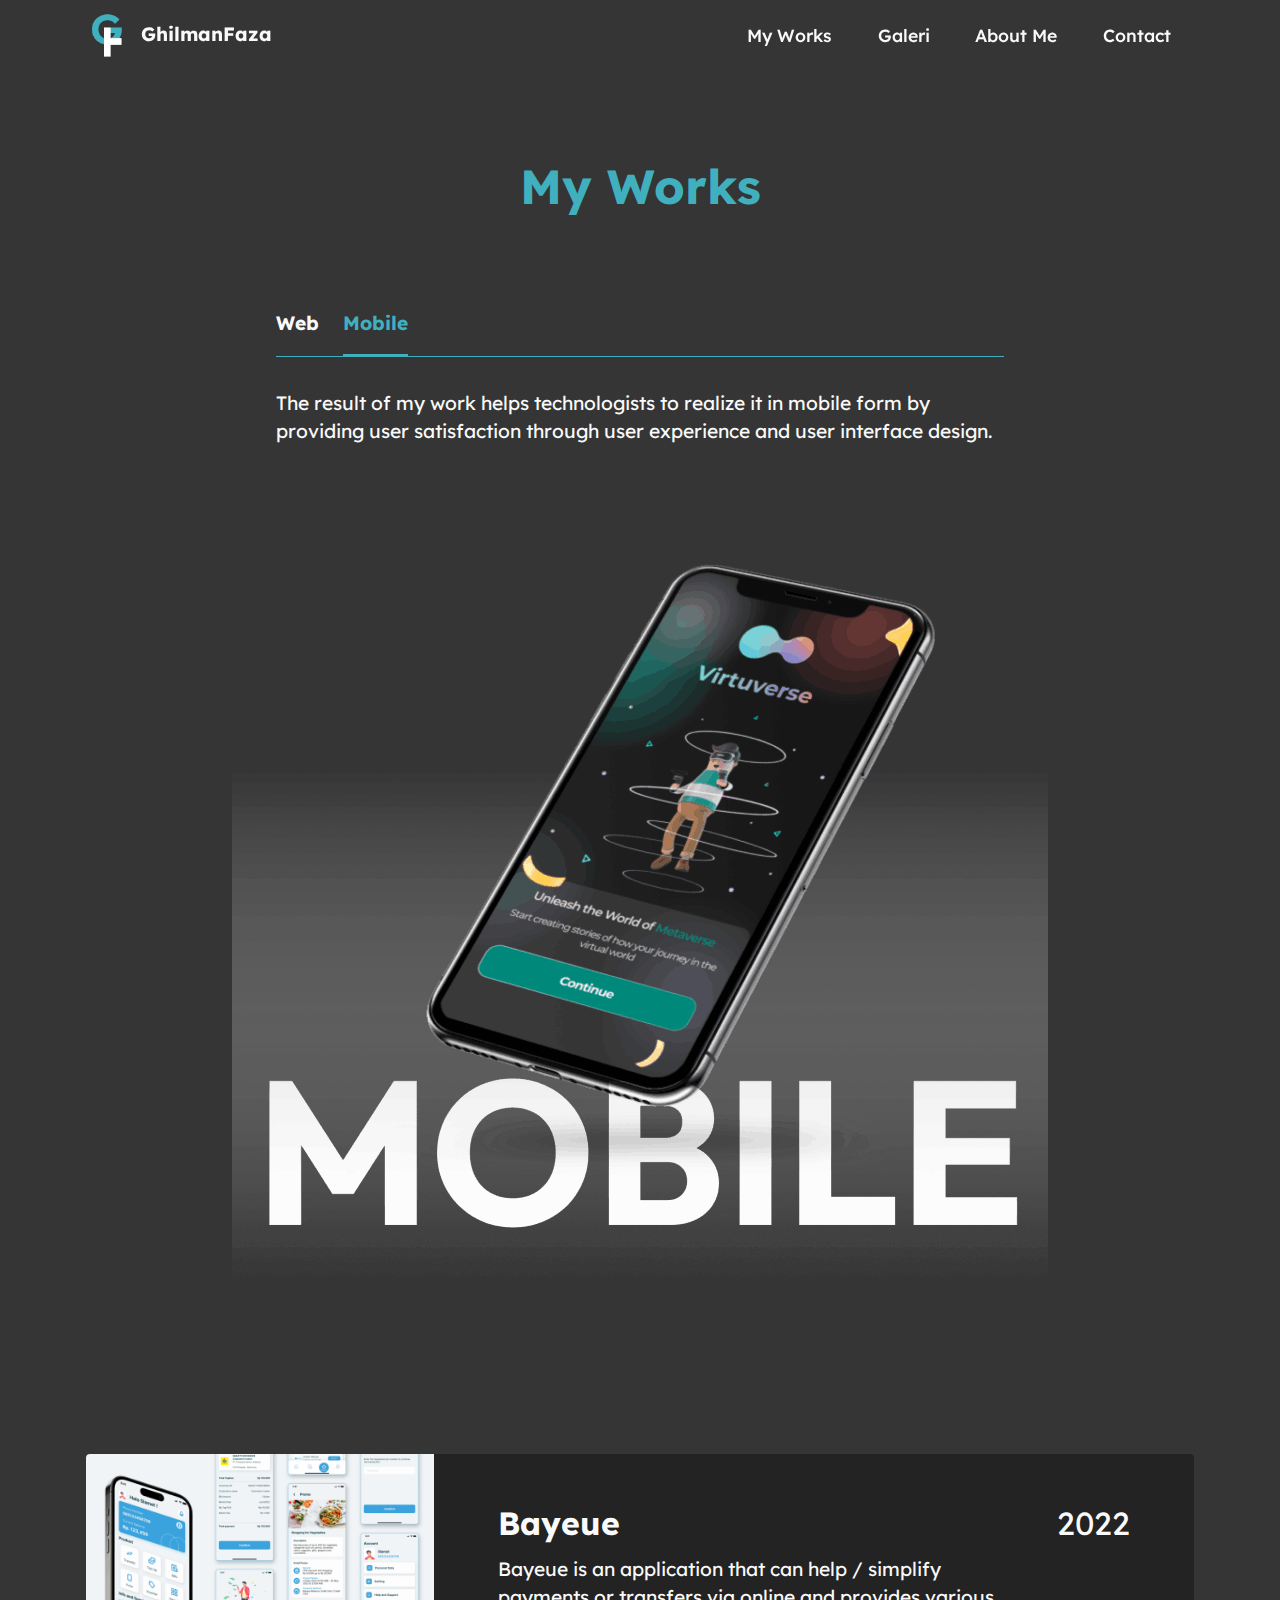
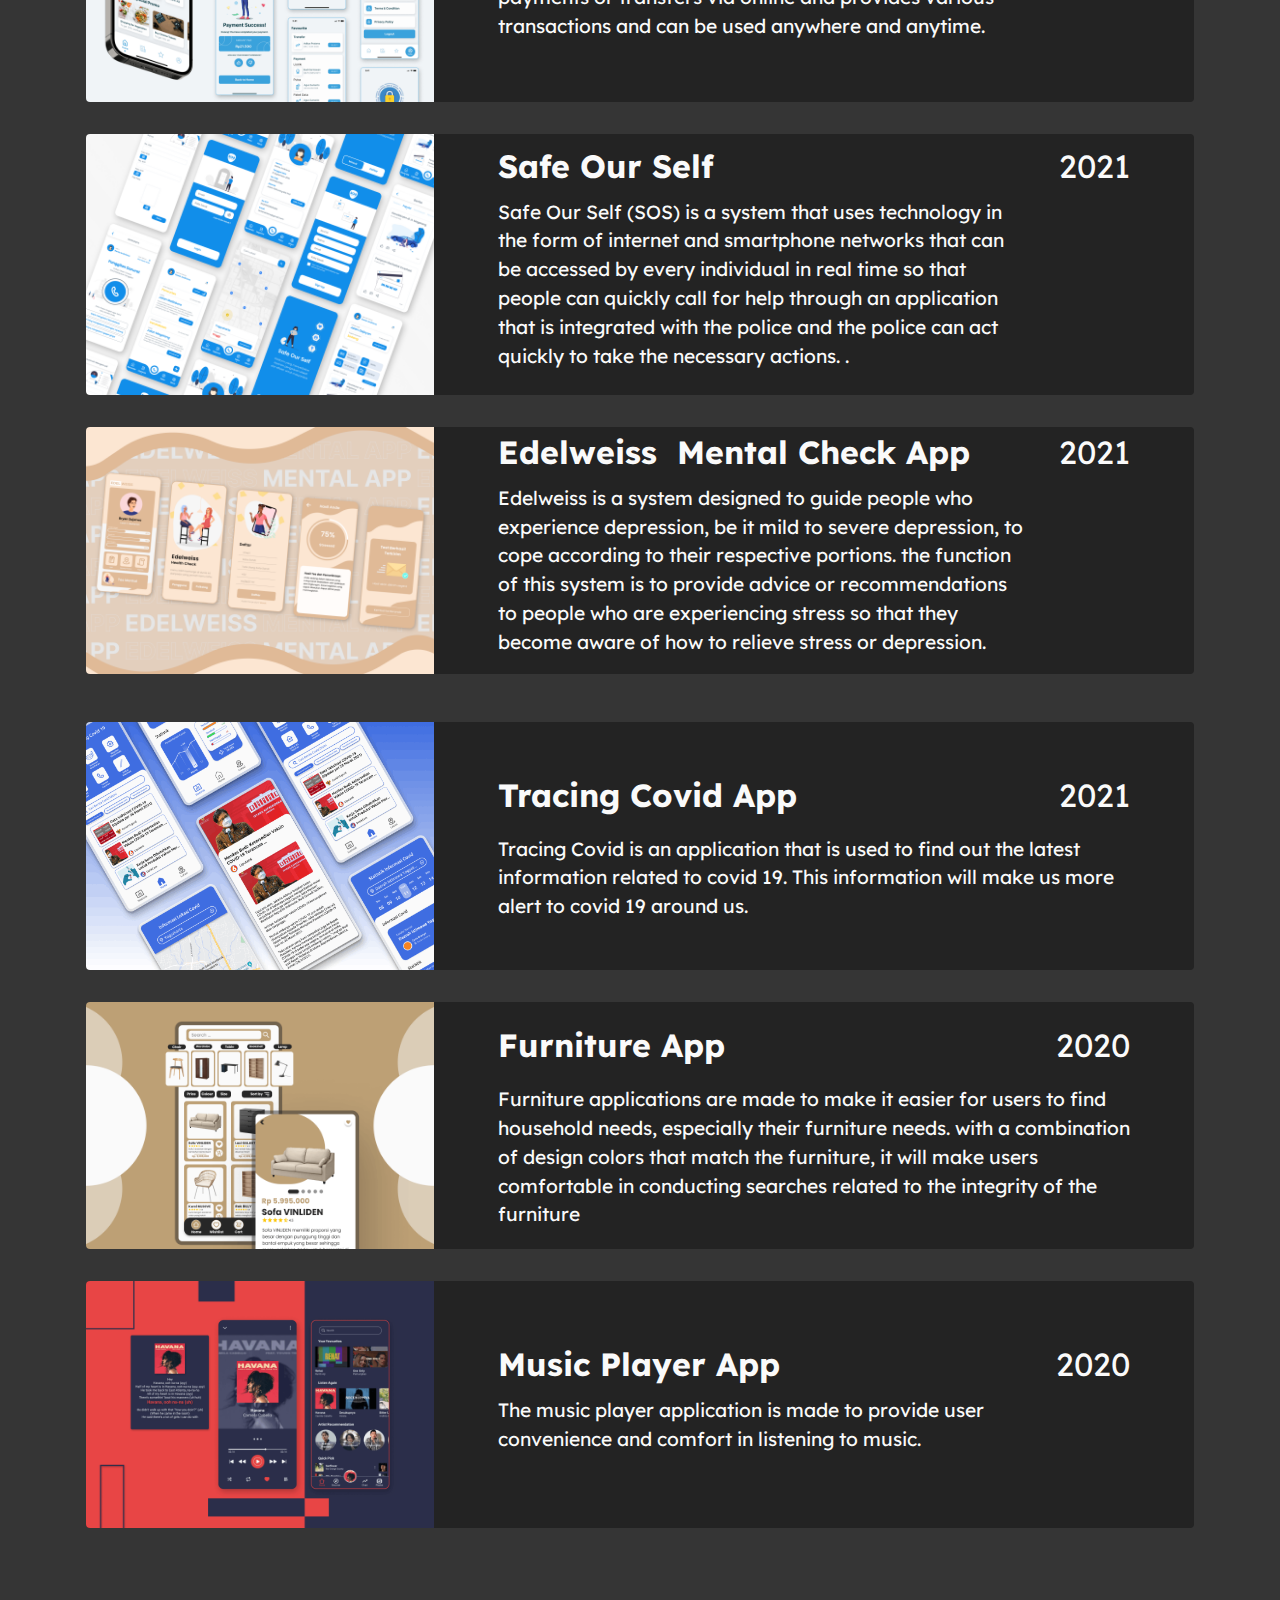
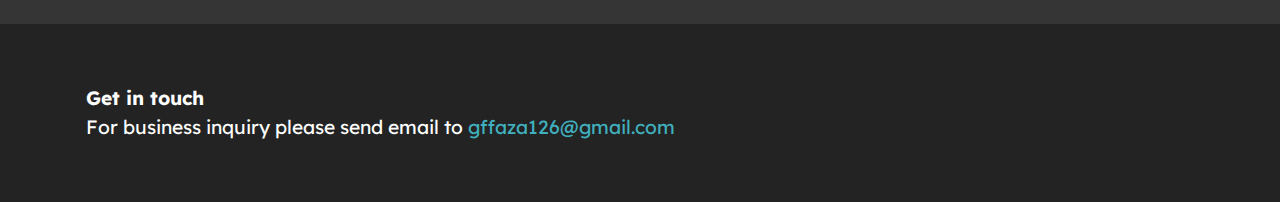
==== commit 9f93f9ff: "add link + jumbotron" ====
--- a/Mobile.html
+++ b/Mobile.html
@@ -109,10 +109,6 @@
                             </div>
                         </div>
                     </div>
-                    
-                    
-                    
-                    
                 </div>
             </div>
         </div>
@@ -127,7 +123,7 @@
 
     <div class="container">
         <div class="row justify-content-center">
-            <div class="col-12 col-lg-4">
+            <div class="col-md-auto">
                 <div class="image-wrapper">
                     <img src="assets/images/frame-9-1-816x816.png" alt=" ">
                 </div>
@@ -137,9 +133,6 @@
 </section>
 
 <section data-bs-version="5.1" class="features8 cid-tgP5RrbRha" xmlns="http://www.w3.org/1999/html" id="features9-1b">
-    
-    
-
     
     
 
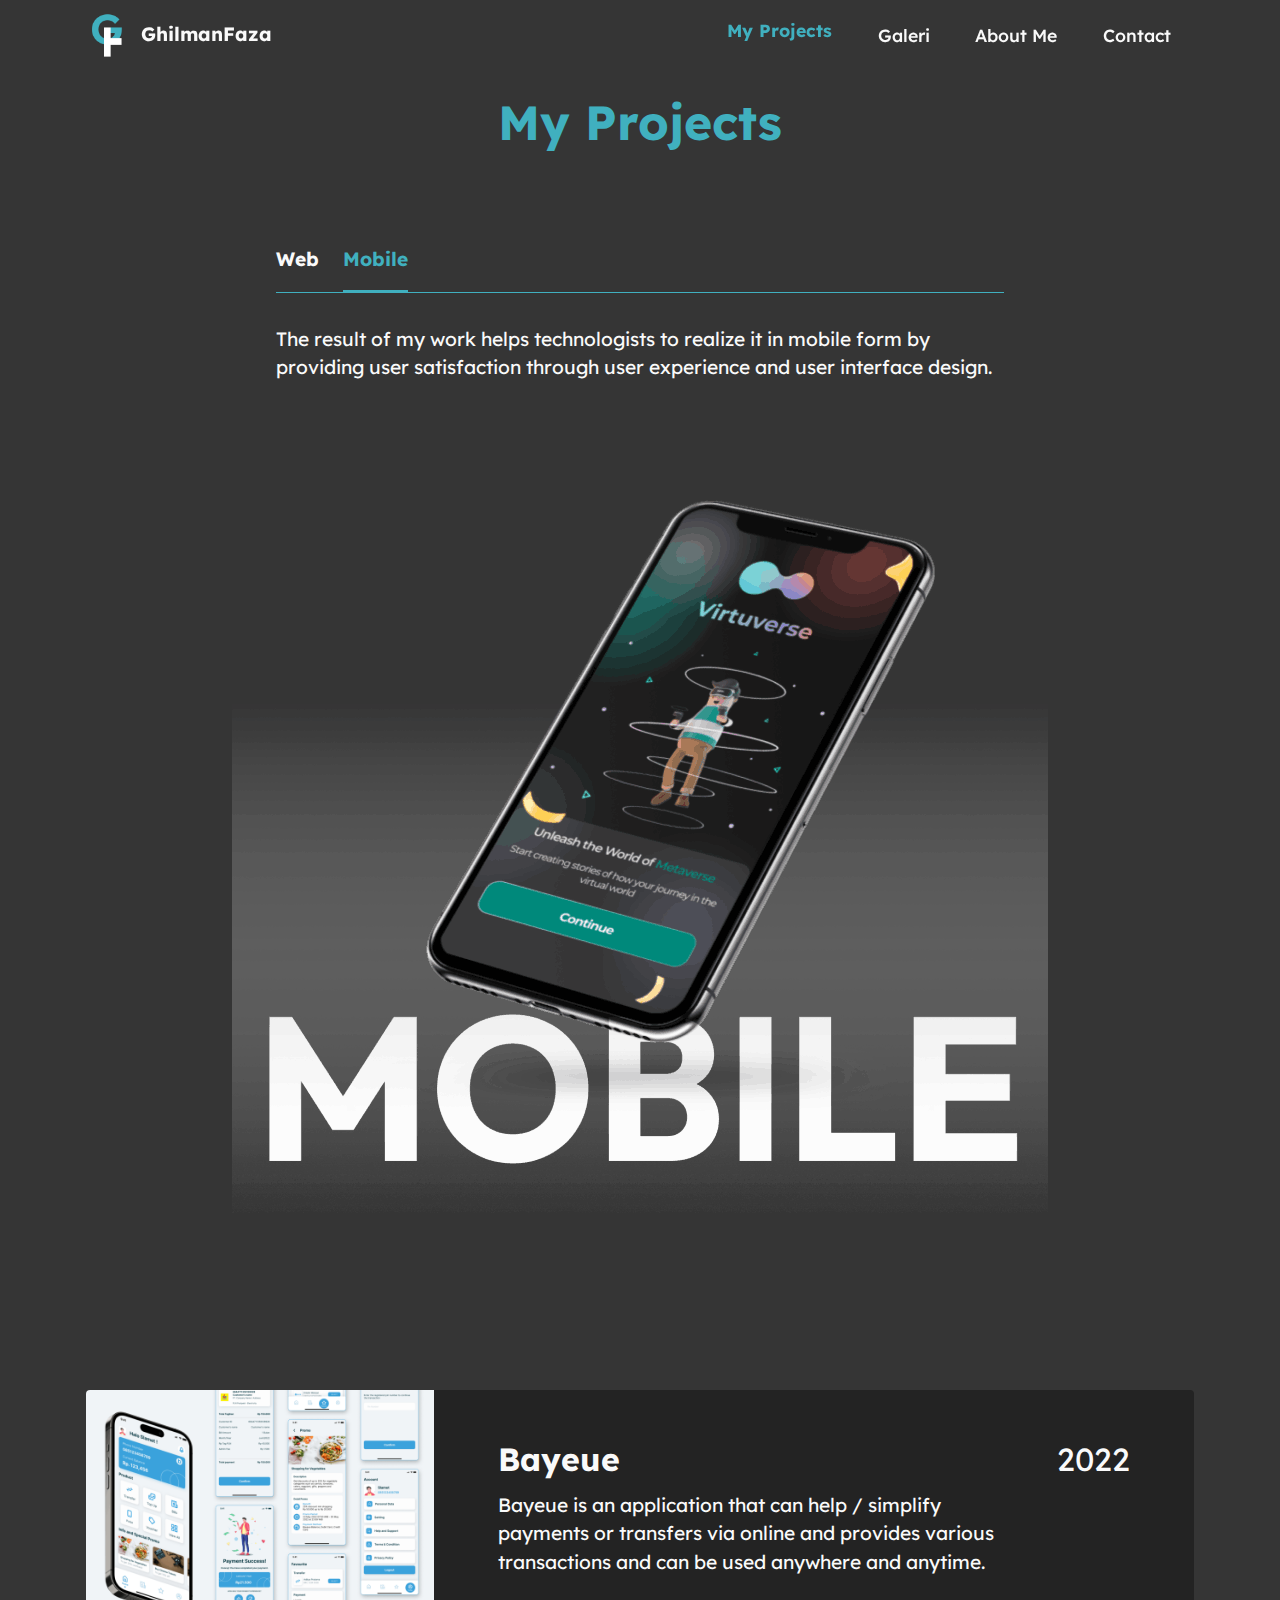
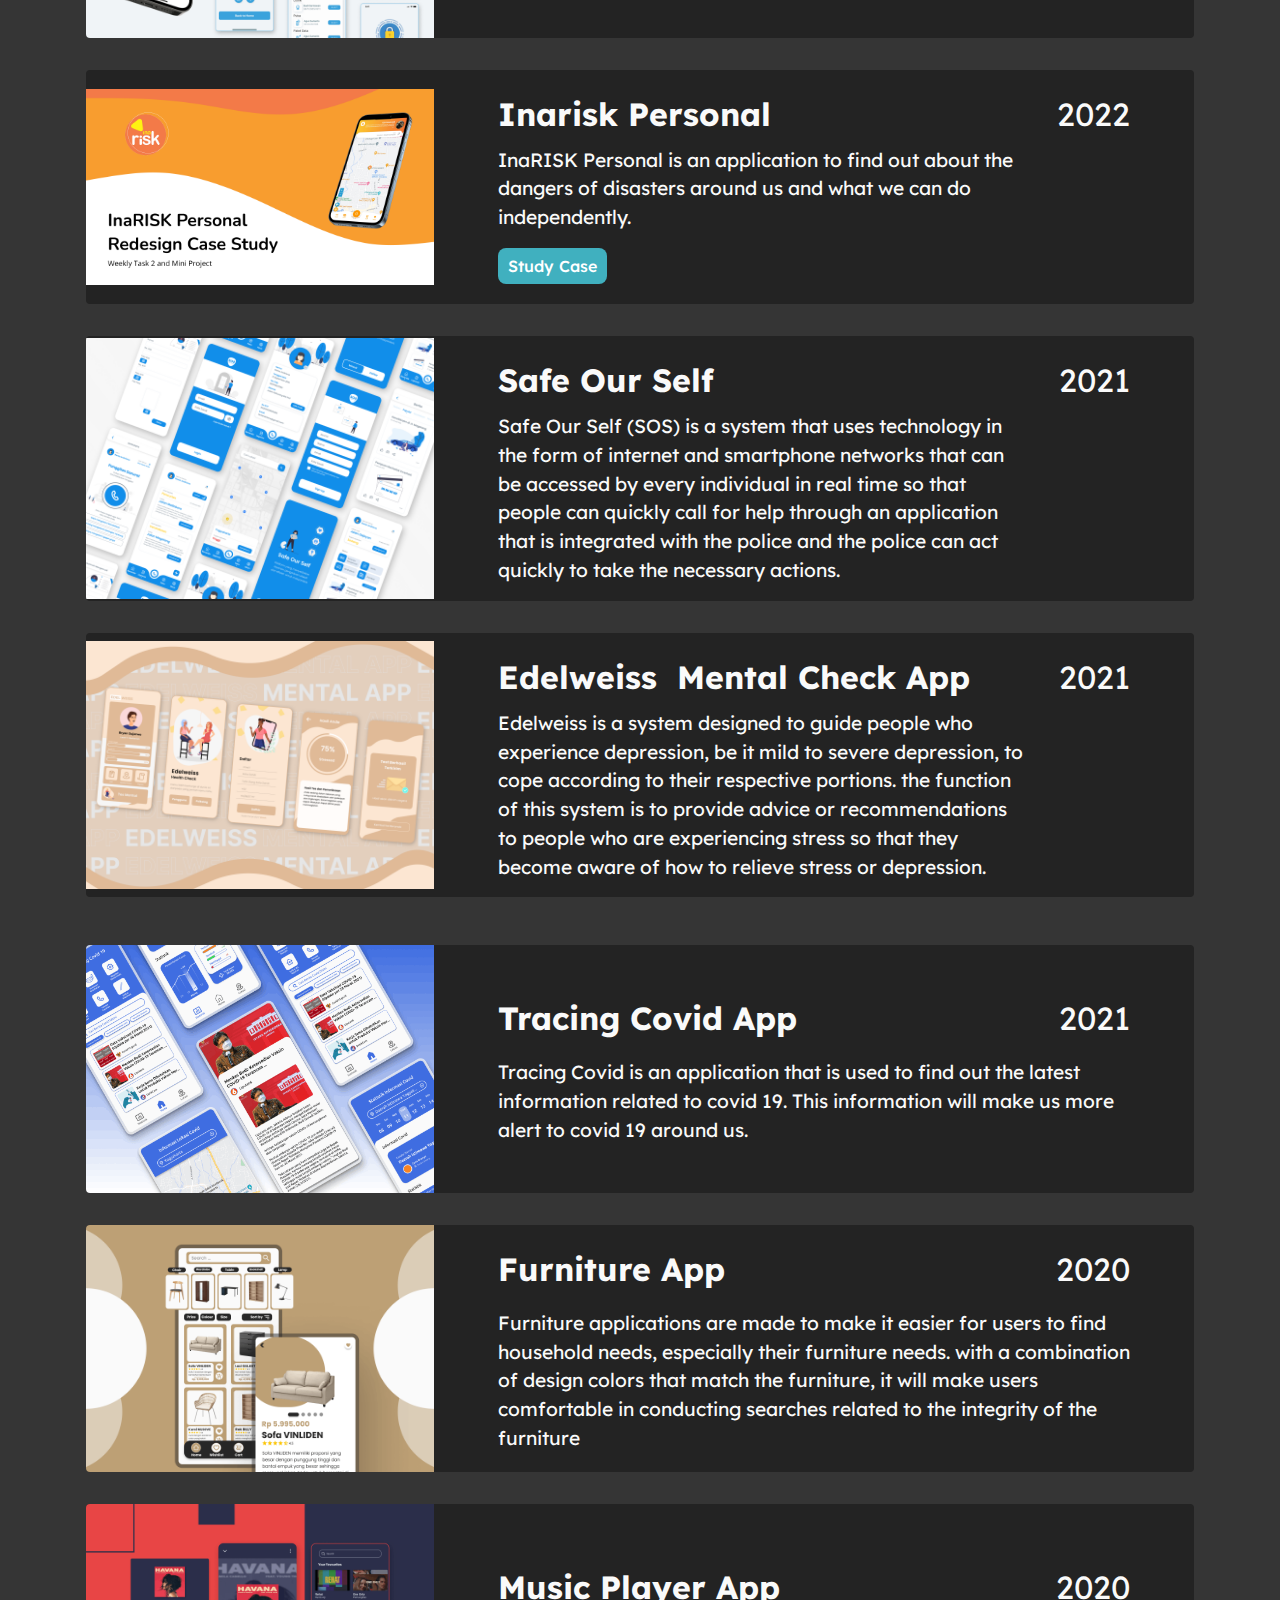
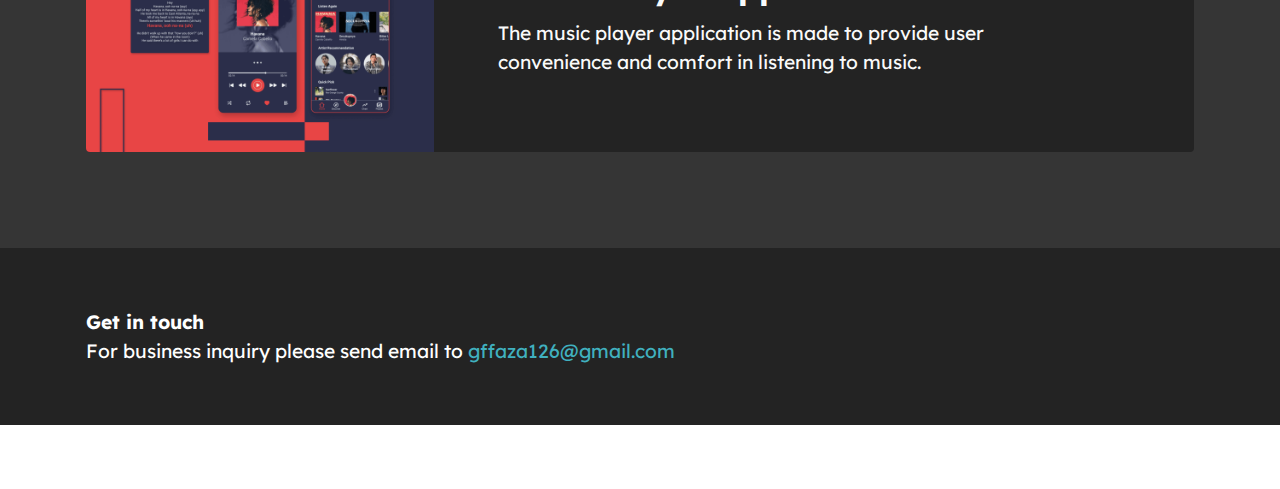
==== commit bee8d46b: "study-case" ====
--- a/Mobile.html
+++ b/Mobile.html
@@ -52,7 +52,7 @@
             </button>
             <div class="collapse navbar-collapse" id="navbarSupportedContent">
                 <ul class="navbar-nav nav-dropdown nav-right" data-app-modern-menu="true">
-                    <li class="nav-item"><a class="nav-link link text-white text-primary display-4" href="index.html#content1-s">My Works</a></li>                    
+                    <li class="nav-item"><a class="nav-link link text-info text-primary display-4" href="index.html#content1-s"><span><strong>My Projects</strong></span></a></li>                    
                     <li class="nav-item"><a class="nav-link link text-white text-primary display-4" href="index.html#content4-c">Galeri</a></li>
                     <li class="nav-item"><a class="nav-link link text-white display-4" href="index.html#image1-b">About Me</a></li>
                     <li class="nav-item"><a class="nav-link link text-white text-primary display-4" href="mailto:gffaza126@gmail.com">Contact</a></li>
@@ -64,7 +64,7 @@
     </nav>
 </section>
 
-<section data-bs-version="5.1" class="content4 cid-tgP5RpyjaQ" id="content4-17">
+<section data-bs-version="5.1" class="content4 cid-tgP5RpyjaQ" id="content4-17" style="margin-top: -5% ;">
     
 
     
@@ -73,7 +73,7 @@
         <div class="row justify-content-center">
             <div class="title col-md-12 col-lg-10">
                 <h3 class="mbr-section-title mbr-fonts-style align-center mb-4 display-2">
-                    <strong>My Works</strong></h3>
+                    <strong>My Projects</strong></h3>
                 
                 
             </div>
@@ -171,6 +171,44 @@
                 </div>
             </div>
         </div>
+
+        <div class="card">
+            <div class="card-wrapper">
+                <div class="row align-items-center">
+                    <div class="col-12 col-md-4">
+                        <div class="image-wrapper">
+                            <a href="" target="_blank">
+                                <div class="hover-container">
+                                    <img src="assets/images/article/Inarisk/banner.png" alt=" " class="image-hover">
+                                    <!-- <div class="overlay">Click to see the design</div> -->
+                                </div>    
+                            </a>                            
+                        </div>
+                    </div>
+                    <div class="col-12 col-md">
+                        <div class="card-box">
+                            <div class="row" style="margin-top: 20px;">
+                                <div class="col-md">
+                                    <h6 class="card-title mbr-fonts-style display-5">
+                                        <strong>Inarisk Personal</strong></h6>
+                                    <p class="mbr-text mbr-fonts-style display-7">
+                                        InaRISK Personal is an application to find out about the dangers of disasters around us and what we can do independently.
+                                    </p>
+                                    <a href="Inarisk.html">
+                                        <button style="background-color:#40B0BF; border-radius: 8px; padding: 8px; margin-bottom: 20px; font-weight: 500; font-family:Lexend; color: white;">Study Case</button>
+                                    </a>          
+                                </div>
+                                <div class="col-md-auto">
+                                    <p class="price mbr-fonts-style display-5">2022</p>
+                                    
+                                </div>
+                                <div></div>
+                            </div>
+                        </div>
+                    </div>
+                </div>
+            </div>
+        </div>
         
         <div class="card">
             <div class="card-wrapper">
@@ -187,13 +225,16 @@
                     </div>
                     <div class="col-12 col-md">
                         <div class="card-box">
-                            <div class="row">
+                            <div class="row" style="margin-top: 20px;" >
                                 <div class="col-md">
                                     <h6 class="card-title mbr-fonts-style display-5">
                                         <strong>Safe Our Self</strong></h6>
                                     <p class="mbr-text mbr-fonts-style display-7">
-                                        Safe Our Self (SOS) is a system that uses technology in the form of internet and smartphone networks that can be accessed by every individual in real time so that people can quickly call for help through an application that is integrated with the police and the police can act quickly to take the necessary actions. .
+                                        Safe Our Self (SOS) is a system that uses technology in the form of internet and smartphone networks that can be accessed by every individual in real time so that people can quickly call for help through an application that is integrated with the police and the police can act quickly to take the necessary actions.
                                     </p>
+                                    <a href="index.html">
+                                        <!-- <button style="background-color:#40B0BF; border-radius: 8px; padding: 8px; margin-bottom: 20px; font-weight: 500; font-family:Lexend; color: white;">Study Case</button> -->
+                                    </a>                                
                                 </div>
                                 <div class="col-md-auto">
                                     <p class="price mbr-fonts-style display-5">2021</p>
@@ -221,7 +262,7 @@
                     </div>
                     <div class="col-12 col-md">
                         <div class="card-box">
-                            <div class="row">
+                            <div class="row" style="margin-top: 20px;">
                                 <div class="col-md">
                                     <h6 class="card-title mbr-fonts-style display-5"><strong>Edelweiss&nbsp; Mental Check App</strong></h6>
                                     <p class="mbr-text mbr-fonts-style display-7">
--- a/assets/theme/css/style.css
+++ b/assets/theme/css/style.css
@@ -3,6 +3,66 @@
   background-color: #ffffff;
 }
 
+div.gallery {
+  border: 1px solid #ccc;
+}
+
+div.gallery:hover {
+  border: 1px solid #777;
+}
+
+div.gallery img {
+  width: 100%;
+  height: auto;
+}
+
+div.desc {
+  padding: 15px;
+  text-align: center;
+}
+
+* {
+  box-sizing: border-box;
+}
+
+.responsive {
+  padding: 0 6px;
+  float: left;
+  width: 24.99999%;
+}
+
+@media only screen and (max-width: 700px) {
+  .responsive {
+    width: 49.99999%;
+    margin: 6px 0;
+  }
+}
+
+@media only screen and (max-width: 500px) {
+  .responsive {
+    width: 100%;
+  }
+}
+
+.clearfix:after {
+  content: "";
+  display: table;
+  clear: both;
+}
+
+
+.img-article{
+  max-width: fit-content;
+}
+
+.sub-topic{
+  margin-top: 40px;
+  margin-bottom: 40px;
+}
+
+.title-topic{
+  margin-bottom: 20px;
+}
 body {
   font-style: normal;
   line-height: 1.5;
--- a/assets/mobirise/css/mbr-additional.css
+++ b/assets/mobirise/css/mbr-additional.css
@@ -464,7 +464,7 @@
   color: #40b0bf !important;
 }
 .text-info {
-  color: #47b5ed !important;
+  color: #40B0BF !important;
 }
 .text-warning {
   color: #ffe161 !important;
--- a/assets/mobirise/css/mbr-additional.css
+++ b/assets/mobirise/css/mbr-additional.css
@@ -464,7 +464,7 @@
   color: #40b0bf !important;
 }
 .text-info {
-  color: #47b5ed !important;
+  color: #40B0BF !important;
 }
 .text-warning {
   color: #ffe161 !important;
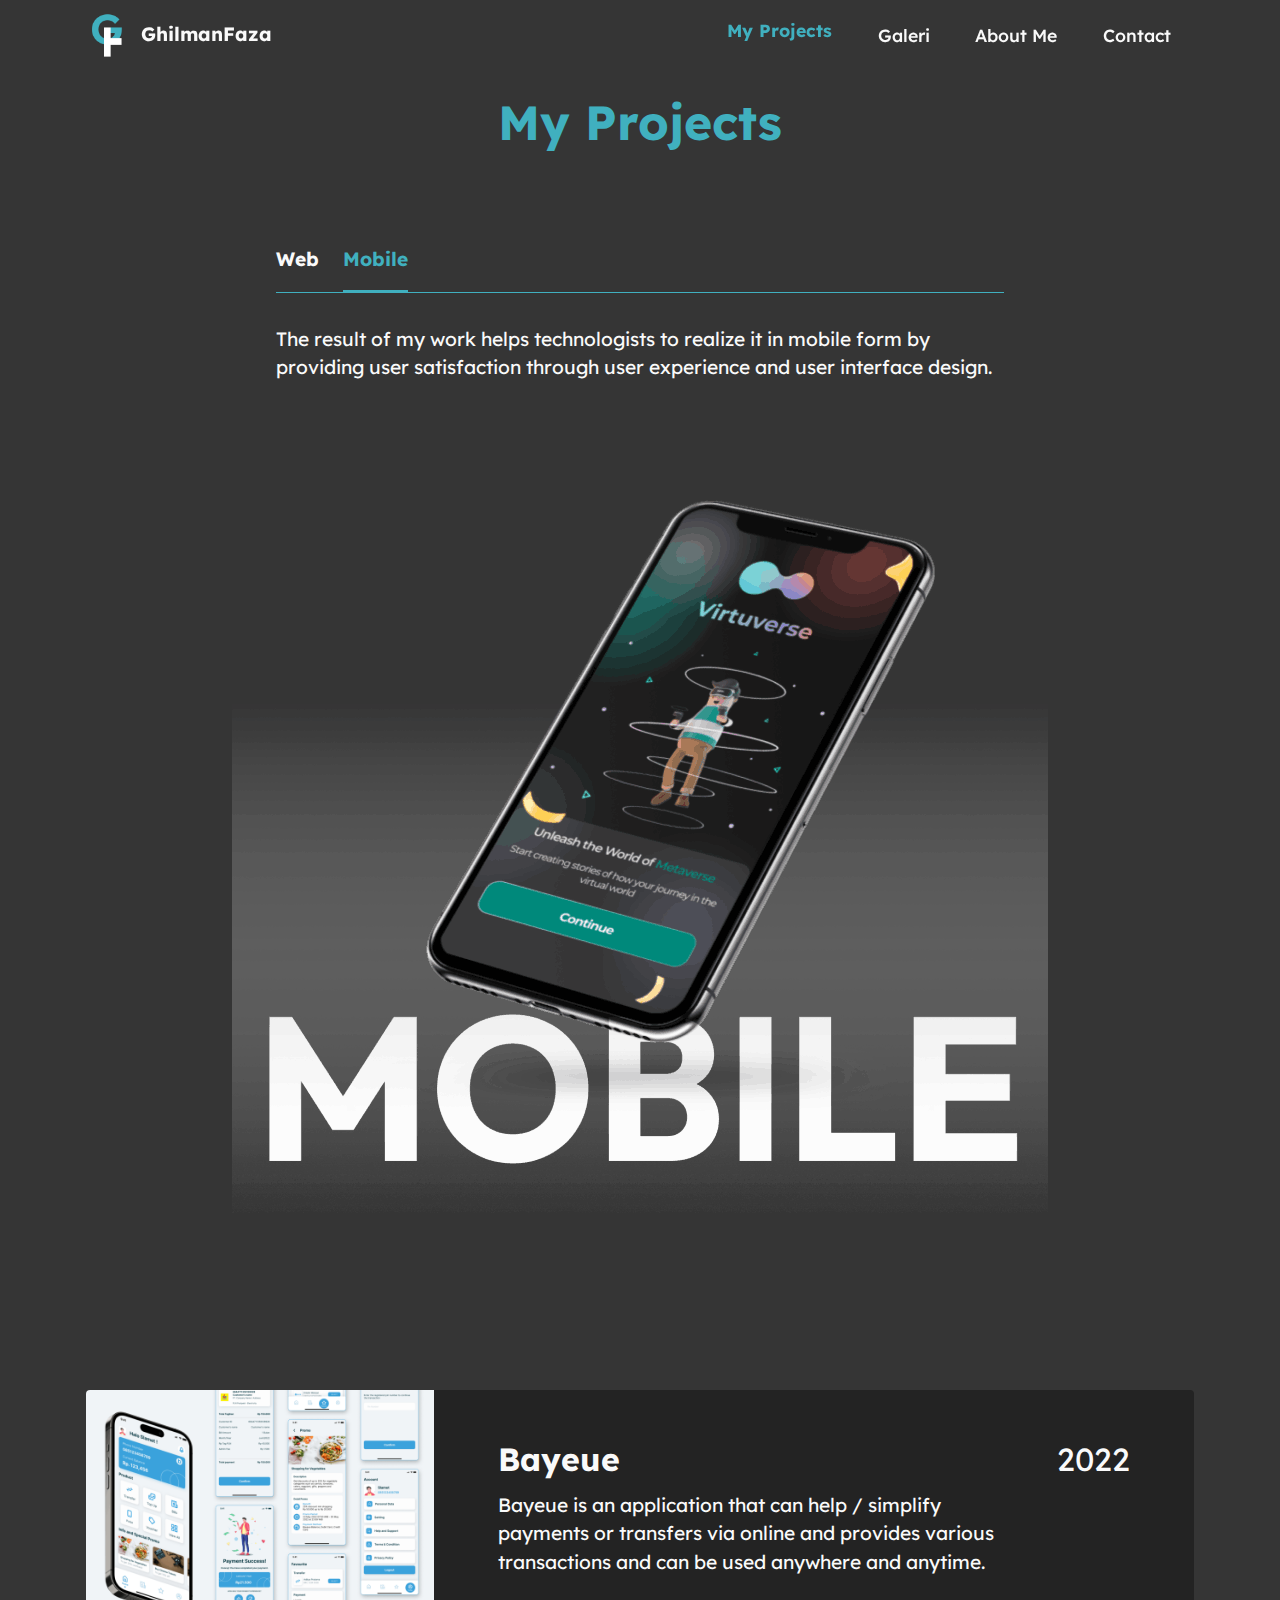
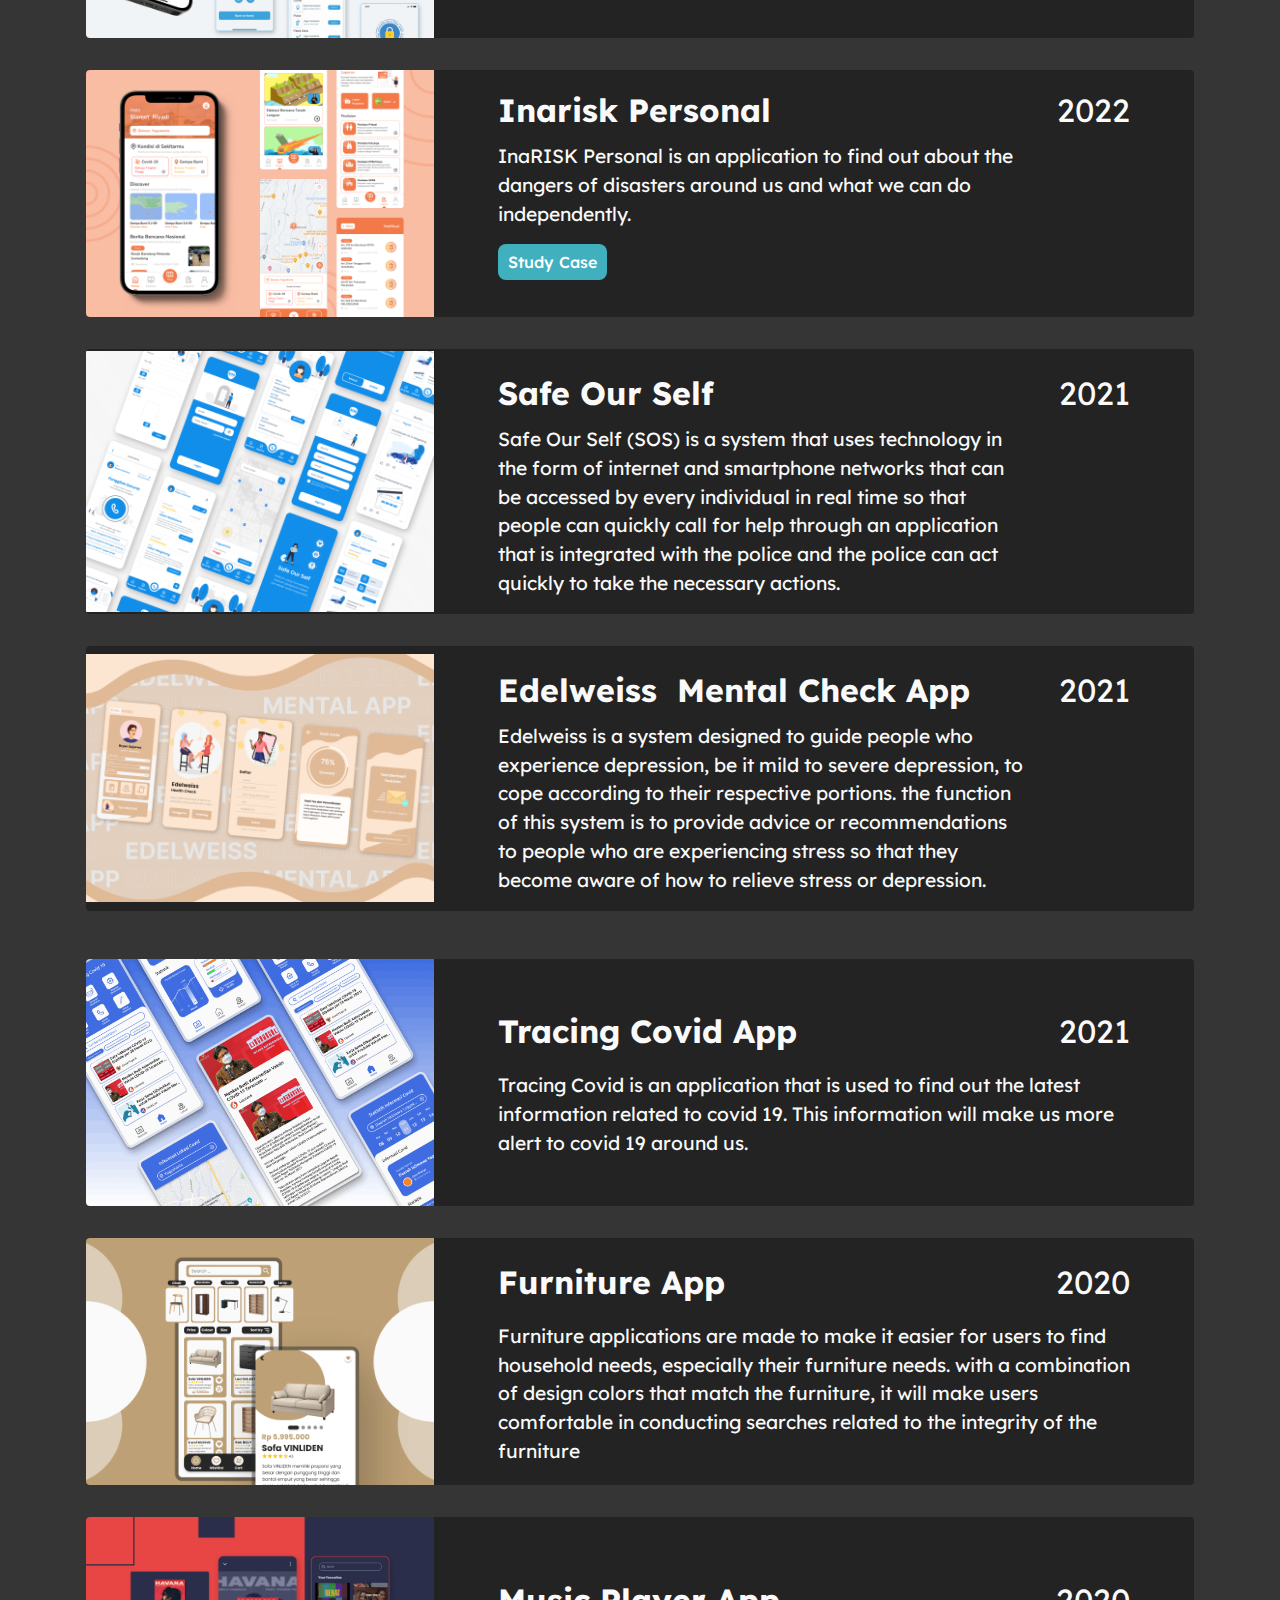
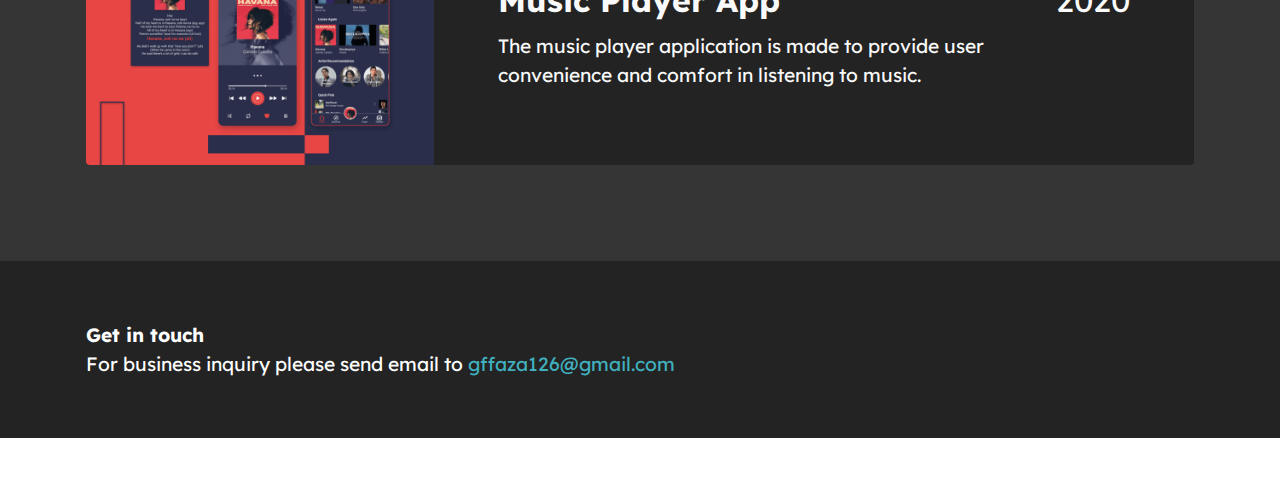
==== commit b01ebcb3: "hover" ====
--- a/Mobile.html
+++ b/Mobile.html
@@ -177,17 +177,17 @@
                 <div class="row align-items-center">
                     <div class="col-12 col-md-4">
                         <div class="image-wrapper">
-                            <a href="" target="_blank">
-                                <div class="hover-container">
-                                    <img src="assets/images/article/Inarisk/banner.png" alt=" " class="image-hover">
-                                    <!-- <div class="overlay">Click to see the design</div> -->
+                            <a href="https://www.figma.com/proto/EsRzbUMcrfSREQQ01Di49g/PortoAlt?node-id=1952%3A8124&scaling=min-zoom&page-id=669%3A1603&starting-point-node-id=1952%3A8124&show-proto-sidebar=1" target="_blank">
+                                <div class="hover-container">
+                                    <img src="assets/images/Frame 1352.png" alt=" " class="image-hover">
+                                    <div class="overlay">Click to see the design</div>
                                 </div>    
                             </a>                            
                         </div>
                     </div>
                     <div class="col-12 col-md">
                         <div class="card-box">
-                            <div class="row" style="margin-top: 20px;">
+                            <div class="row">
                                 <div class="col-md">
                                     <h6 class="card-title mbr-fonts-style display-5">
                                         <strong>Inarisk Personal</strong></h6>
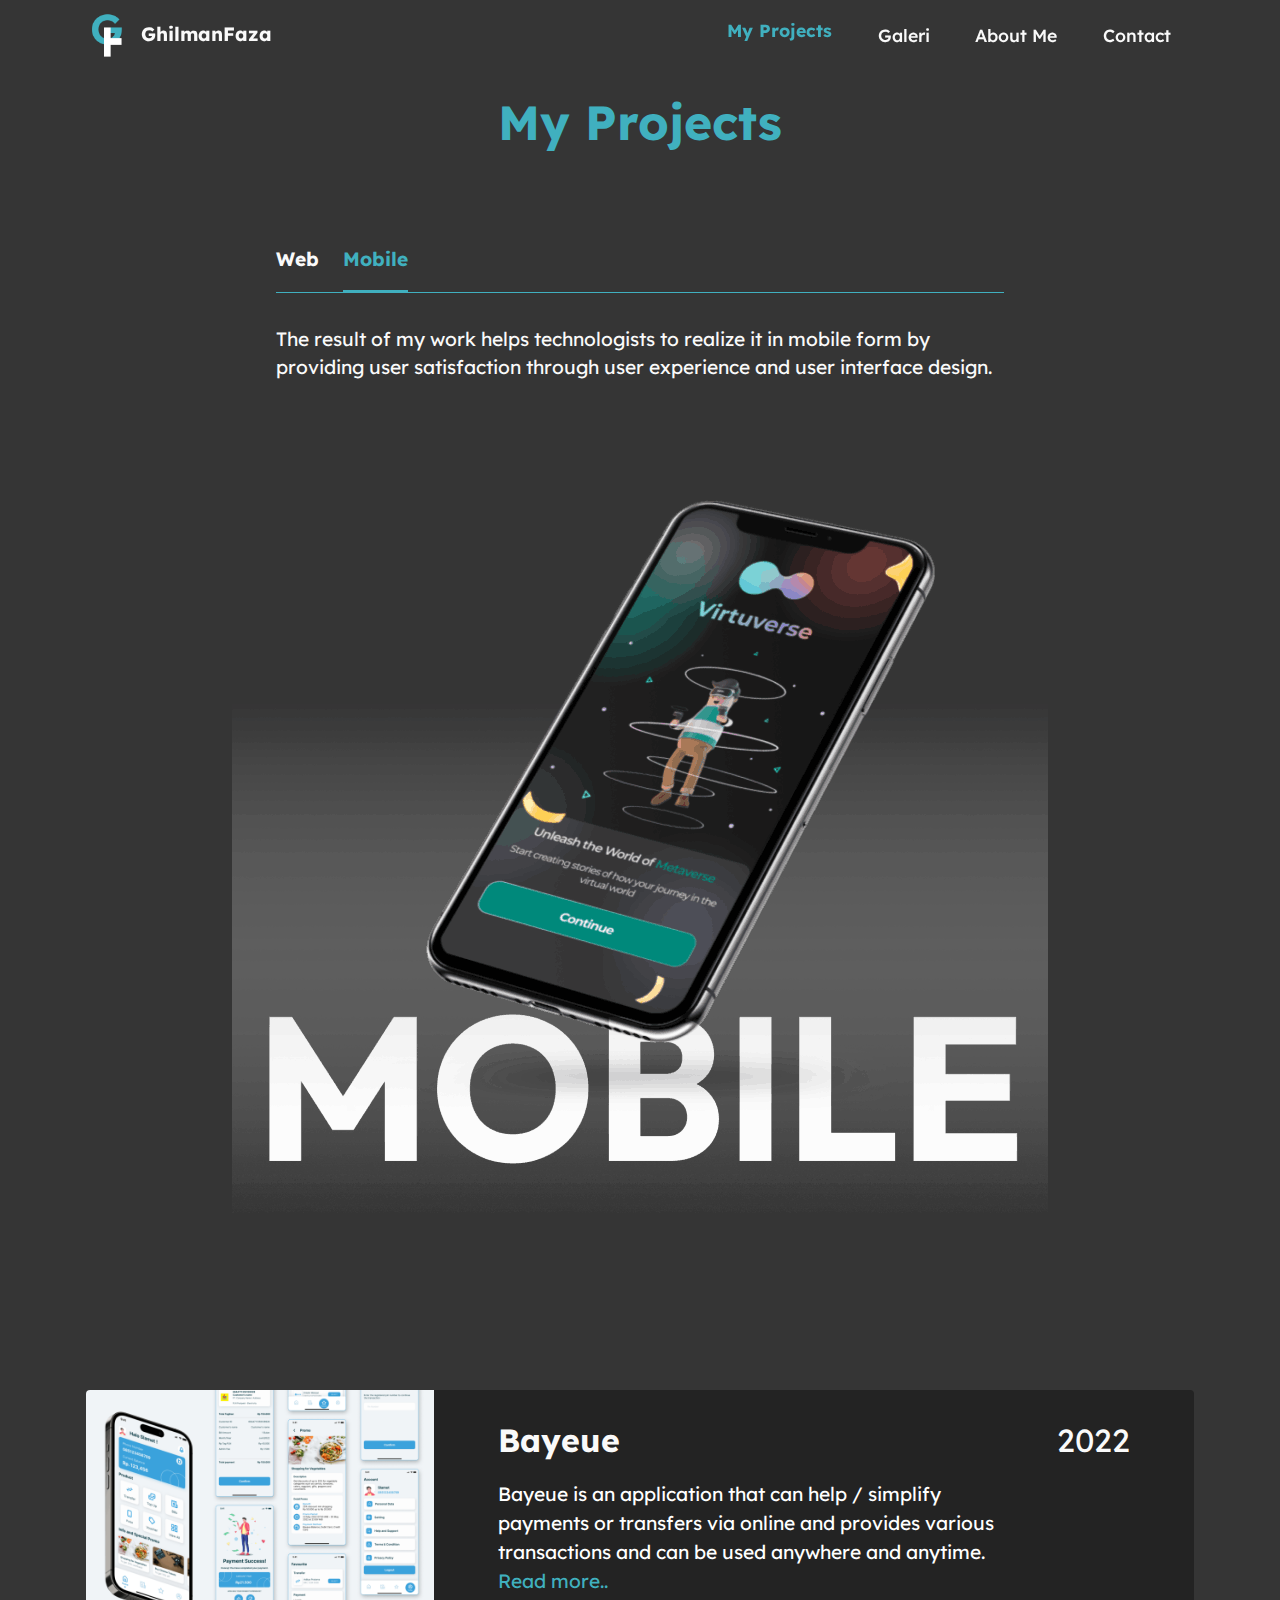
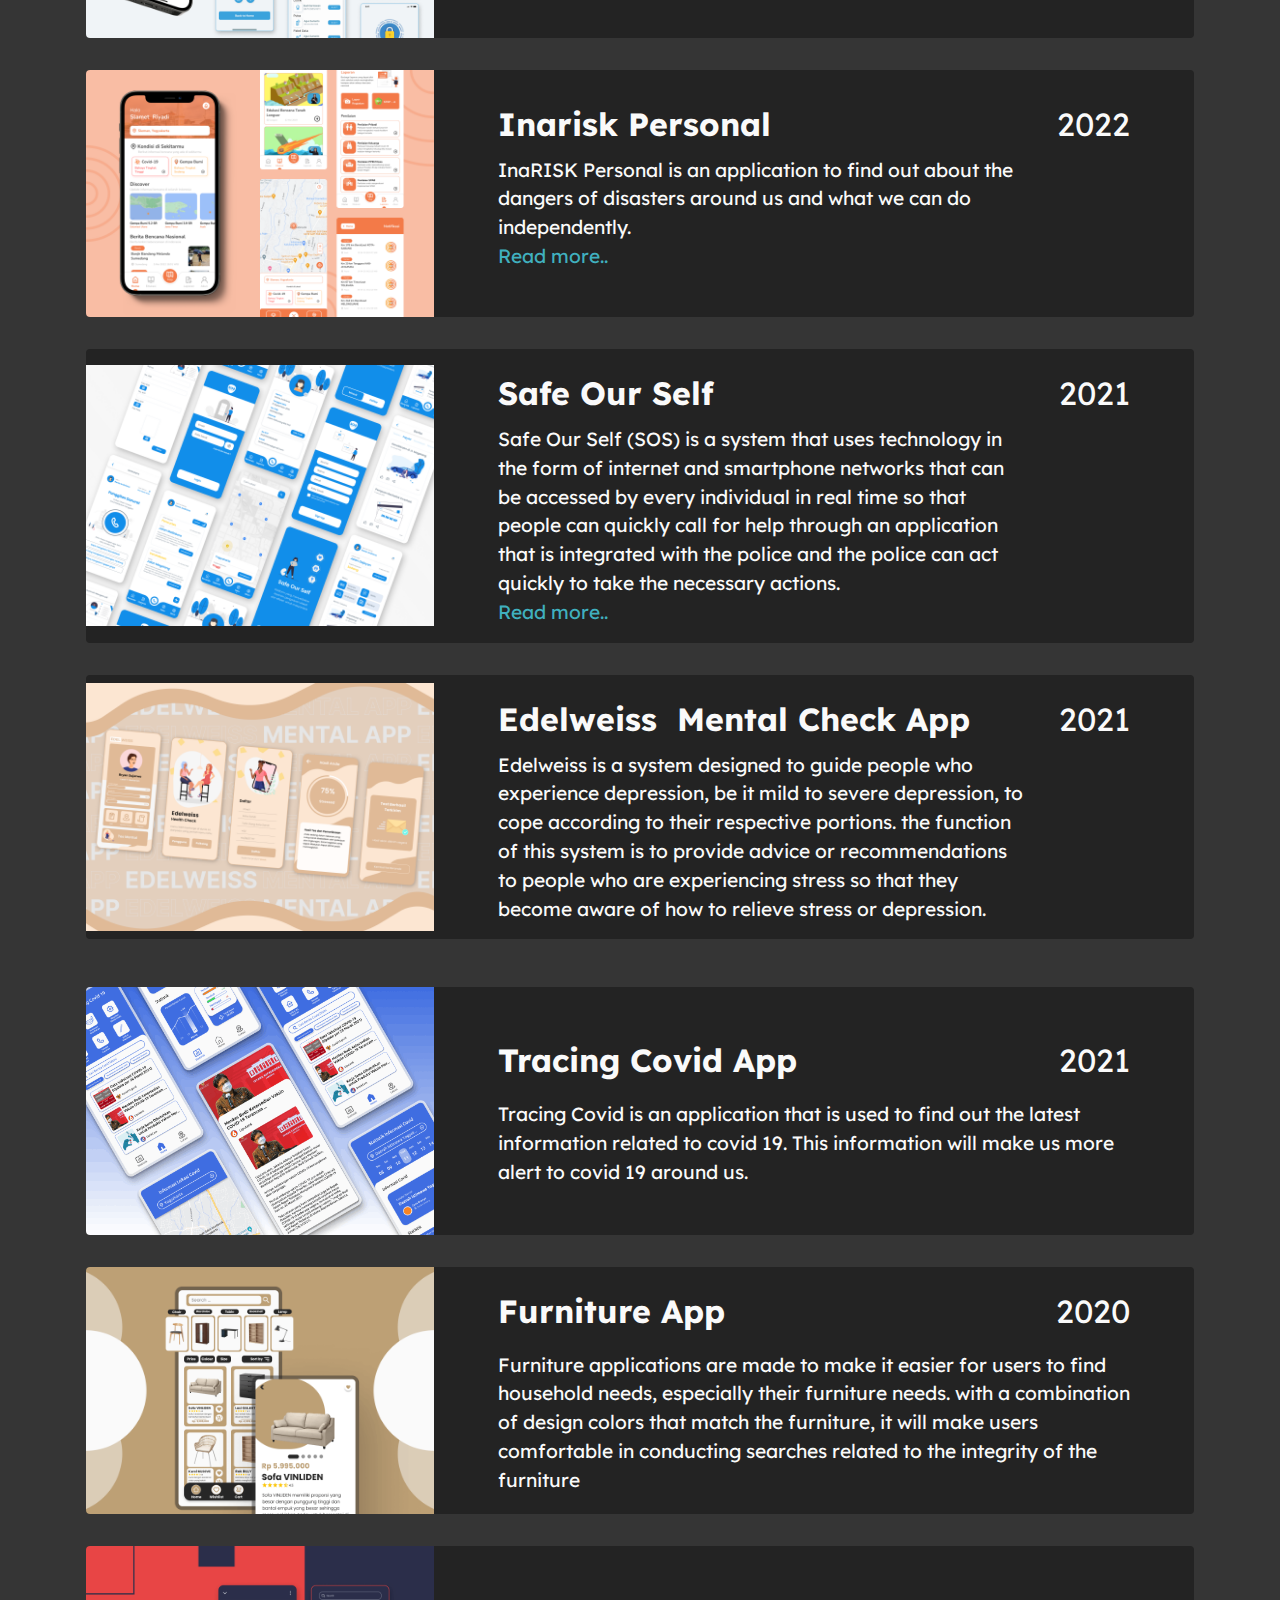
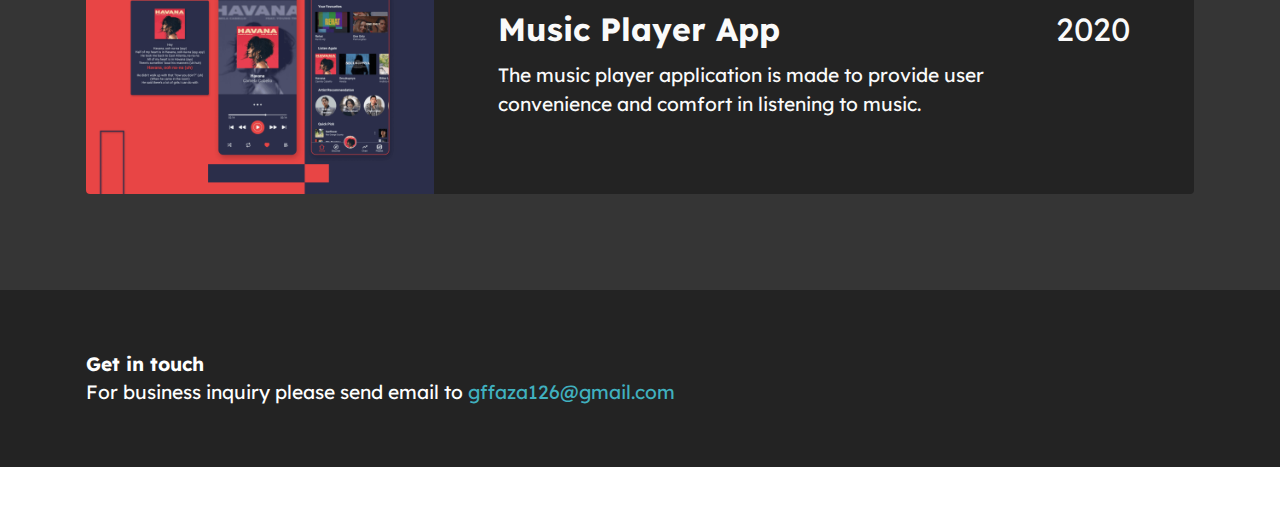
==== commit 2ee5a212: "add selected project" ====
--- a/Mobile.html
+++ b/Mobile.html
@@ -156,9 +156,11 @@
                                 <div class="col-md">
                                     <h6 class="card-title mbr-fonts-style display-5">
                                         <strong>Bayeue</strong></h6>
-                                    <p class="mbr-text mbr-fonts-style display-7">
+                                    <!-- <p class="mbr-text mbr-fonts-style display-7">
                                         Bayeue is an application that can help / simplify payments or transfers via online and provides various transactions and can be used anywhere and anytime.
-                                    </p>
+                                    </p> -->
+                                    <p class="mbr-text mbr-fonts-style mt-3 display-7" style="color: white;">Bayeue is an application that can help / simplify payments or transfers via online and provides various transactions and can be used anywhere and anytime. &nbsp;
+                                    <br><a href="Bayeue.html" class="text-primary">Read more..</a></p>
                                 </div>
                                 <div class="col-md-auto">
                                     <p class="price mbr-fonts-style display-5">2022</p>
@@ -193,10 +195,12 @@
                                         <strong>Inarisk Personal</strong></h6>
                                     <p class="mbr-text mbr-fonts-style display-7">
                                         InaRISK Personal is an application to find out about the dangers of disasters around us and what we can do independently.
+                                        <br><a href="InariskPersonal.html" class="text-primary">Read more..</a>
                                     </p>
-                                    <a href="Inarisk.html">
+                                    
+                                    <!-- <a href="Inarisk.html">
                                         <button style="background-color:#40B0BF; border-radius: 8px; padding: 8px; margin-bottom: 20px; font-weight: 500; font-family:Lexend; color: white;">Study Case</button>
-                                    </a>          
+                                    </a>           -->
                                 </div>
                                 <div class="col-md-auto">
                                     <p class="price mbr-fonts-style display-5">2022</p>
@@ -231,6 +235,7 @@
                                         <strong>Safe Our Self</strong></h6>
                                     <p class="mbr-text mbr-fonts-style display-7">
                                         Safe Our Self (SOS) is a system that uses technology in the form of internet and smartphone networks that can be accessed by every individual in real time so that people can quickly call for help through an application that is integrated with the police and the police can act quickly to take the necessary actions.
+                                        <br><a href="SafeOurSelf.html" class="text-primary">Read more..</a>
                                     </p>
                                     <a href="index.html">
                                         <!-- <button style="background-color:#40B0BF; border-radius: 8px; padding: 8px; margin-bottom: 20px; font-weight: 500; font-family:Lexend; color: white;">Study Case</button> -->
--- a/assets/mobirise/css/mbr-additional.css
+++ b/assets/mobirise/css/mbr-additional.css
@@ -96,7 +96,7 @@
   border-radius: 4px;
 }
 .bg-primary {
-  background-color: #e85a4f !important;
+  background-color: #40B0BF !important;
 }
 .bg-success {
   background-color: #40b0bf !important;
@@ -112,8 +112,8 @@
 }
 .btn-primary,
 .btn-primary:active {
-  background-color: #e85a4f !important;
-  border-color: #e85a4f !important;
+  background-color: #40B0BF !important;
+  border-color: #40B0BF !important;
   color: #ffffff !important;
   box-shadow: 0 2px 2px 0 rgba(0, 0, 0, 0.2);
 }
@@ -290,7 +290,7 @@
 .btn-primary-outline:active {
   background-color: transparent !important;
   border-color: transparent;
-  color: #e85a4f;
+  color: #40B0BF;
 }
 .btn-primary-outline:hover,
 .btn-primary-outline:focus,
@@ -304,8 +304,8 @@
 .btn-primary-outline.disabled,
 .btn-primary-outline:disabled {
   color: #ffffff !important;
-  background-color: #e85a4f !important;
-  border-color: #e85a4f !important;
+  background-color: #40B0BF !important;
+  border-color: #40B0BF !important;
 }
 .btn-secondary-outline,
 .btn-secondary-outline:active {
@@ -455,7 +455,7 @@
   border-color: #fafafa !important;
 }
 .text-primary {
-  color: #e85a4f !important;
+  color: #40B0BF !important;
 }
 .text-secondary {
   color: #d8c3a5 !important;
@@ -481,7 +481,7 @@
 a.text-primary:hover,
 a.text-primary:focus,
 a.text-primary.active {
-  color: #b92418 !important;
+  color: #266a73 !important;
 }
 a.text-secondary:hover,
 a.text-secondary:focus,
@@ -532,7 +532,7 @@
   background-position: 0px 1.2em;
 }
 .nav-tabs .nav-link.active {
-  color: #e85a4f;
+  color: #40B0BF;
 }
 .nav-tabs .nav-link:not(.active) {
   color: #232323;
@@ -550,8 +550,8 @@
   background-color: #ff9966;
 }
 .mbr-gallery-filter li.active .btn {
-  background-color: #e85a4f;
-  border-color: #e85a4f;
+  background-color: #40B0BF;
+  border-color: #40B0BF;
   color: #ffffff;
 }
 .mbr-gallery-filter li.active .btn:focus {
@@ -559,7 +559,7 @@
 }
 a,
 a:hover {
-  color: #e85a4f;
+  color: #40B0BF;
 }
 .mbr-plan-header.bg-primary .mbr-plan-subtitle,
 .mbr-plan-header.bg-primary .mbr-plan-price-desc {
@@ -597,7 +597,7 @@
 .form-control:hover,
 .form-control:focus {
   box-shadow: rgba(0, 0, 0, 0.07) 0px 1px 1px 0px, rgba(0, 0, 0, 0.07) 0px 1px 3px 0px, rgba(0, 0, 0, 0.03) 0px 0px 0px 1px;
-  border-color: #e85a4f !important;
+  border-color: #40B0BF !important;
 }
 .form-control:-webkit-input-placeholder {
   font-family: 'Lexend', sans-serif;
@@ -609,19 +609,19 @@
   font-size: 1.375rem;
 }
 blockquote {
-  border-color: #e85a4f;
+  border-color: #40B0BF;
 }
 /* Forms */
 .jq-selectbox li:hover,
 .jq-selectbox li.selected {
-  background-color: #e85a4f;
+  background-color: #40B0BF;
   color: #ffffff;
 }
 .jq-number__spin {
   transition: 0.25s ease;
 }
 .jq-number__spin:hover {
-  border-color: #e85a4f;
+  border-color: #40B0BF;
 }
 .jq-selectbox .jq-selectbox__trigger-arrow,
 .jq-number__spin.minus:after,
@@ -633,14 +633,14 @@
 .jq-selectbox:hover .jq-selectbox__trigger-arrow,
 .jq-number__spin.minus:hover:after,
 .jq-number__spin.plus:hover:after {
-  border-top-color: #e85a4f;
-  border-bottom-color: #e85a4f;
+  border-top-color: #40B0BF;
+  border-bottom-color: #40B0BF;
 }
 .xdsoft_datetimepicker .xdsoft_calendar td.xdsoft_default,
 .xdsoft_datetimepicker .xdsoft_calendar td.xdsoft_current,
 .xdsoft_datetimepicker .xdsoft_timepicker .xdsoft_time_box > div > div.xdsoft_current {
   color: #ffffff !important;
-  background-color: #e85a4f !important;
+  background-color: #40B0BF !important;
   box-shadow: none !important;
 }
 .xdsoft_datetimepicker .xdsoft_calendar td:hover,
@@ -671,7 +671,7 @@
   top: 50%;
   left: 50%;
   transform: translateX(-50%) translateY(-50%);
-  background-image: url("data:image/svg+xml;charset=UTF-8,%3csvg width='32' height='32' viewBox='0 0 64 64' xmlns='http://www.w3.org/2000/svg' stroke='%23e85a4f' %3e%3cg fill='none' fill-rule='evenodd'%3e%3cg transform='translate(16 16)' stroke-width='2'%3e%3ccircle stroke-opacity='.5' cx='16' cy='16' r='16'/%3e%3cpath d='M32 16c0-9.94-8.06-16-16-16'%3e%3canimateTransform attributeName='transform' type='rotate' from='0 16 16' to='360 16 16' dur='1s' repeatCount='indefinite'/%3e%3c/path%3e%3c/g%3e%3c/g%3e%3c/svg%3e");
+  background-image: url("data:image/svg+xml;charset=UTF-8,%3csvg width='32' height='32' viewBox='0 0 64 64' xmlns='http://www.w3.org/2000/svg' stroke='%2340B0BF' %3e%3cg fill='none' fill-rule='evenodd'%3e%3cg transform='translate(16 16)' stroke-width='2'%3e%3ccircle stroke-opacity='.5' cx='16' cy='16' r='16'/%3e%3cpath d='M32 16c0-9.94-8.06-16-16-16'%3e%3canimateTransform attributeName='transform' type='rotate' from='0 16 16' to='360 16 16' dur='1s' repeatCount='indefinite'/%3e%3c/path%3e%3c/g%3e%3c/g%3e%3c/svg%3e");
 }
 section.lazy-placeholder:after {
   opacity: 0.5;
@@ -716,7 +716,7 @@
 }
 .cid-sFF0ciwnEL .dropdown-item:hover,
 .cid-sFF0ciwnEL .dropdown-item:focus {
-  background: #e85a4f !important;
+  background: #40B0BF !important;
   color: white !important;
 }
 .cid-sFF0ciwnEL .dropdown-item:first-child {
@@ -1340,7 +1340,7 @@
 }
 .cid-tgONdBxVe1 .dropdown-item:hover,
 .cid-tgONdBxVe1 .dropdown-item:focus {
-  background: #e85a4f !important;
+  background: #40B0BF !important;
   color: white !important;
 }
 .cid-tgONdBxVe1 .dropdown-item:first-child {
@@ -1988,7 +1988,7 @@
 }
 .cid-tgP5Rq0IOS .dropdown-item:hover,
 .cid-tgP5Rq0IOS .dropdown-item:focus {
-  background: #e85a4f !important;
+  background: #40B0BF !important;
   color: white !important;
 }
 .cid-tgP5Rq0IOS .dropdown-item:first-child {
--- a/assets/mobirise/css/mbr-additional.css
+++ b/assets/mobirise/css/mbr-additional.css
@@ -96,7 +96,7 @@
   border-radius: 4px;
 }
 .bg-primary {
-  background-color: #e85a4f !important;
+  background-color: #40B0BF !important;
 }
 .bg-success {
   background-color: #40b0bf !important;
@@ -112,8 +112,8 @@
 }
 .btn-primary,
 .btn-primary:active {
-  background-color: #e85a4f !important;
-  border-color: #e85a4f !important;
+  background-color: #40B0BF !important;
+  border-color: #40B0BF !important;
   color: #ffffff !important;
   box-shadow: 0 2px 2px 0 rgba(0, 0, 0, 0.2);
 }
@@ -290,7 +290,7 @@
 .btn-primary-outline:active {
   background-color: transparent !important;
   border-color: transparent;
-  color: #e85a4f;
+  color: #40B0BF;
 }
 .btn-primary-outline:hover,
 .btn-primary-outline:focus,
@@ -304,8 +304,8 @@
 .btn-primary-outline.disabled,
 .btn-primary-outline:disabled {
   color: #ffffff !important;
-  background-color: #e85a4f !important;
-  border-color: #e85a4f !important;
+  background-color: #40B0BF !important;
+  border-color: #40B0BF !important;
 }
 .btn-secondary-outline,
 .btn-secondary-outline:active {
@@ -455,7 +455,7 @@
   border-color: #fafafa !important;
 }
 .text-primary {
-  color: #e85a4f !important;
+  color: #40B0BF !important;
 }
 .text-secondary {
   color: #d8c3a5 !important;
@@ -481,7 +481,7 @@
 a.text-primary:hover,
 a.text-primary:focus,
 a.text-primary.active {
-  color: #b92418 !important;
+  color: #266a73 !important;
 }
 a.text-secondary:hover,
 a.text-secondary:focus,
@@ -532,7 +532,7 @@
   background-position: 0px 1.2em;
 }
 .nav-tabs .nav-link.active {
-  color: #e85a4f;
+  color: #40B0BF;
 }
 .nav-tabs .nav-link:not(.active) {
   color: #232323;
@@ -550,8 +550,8 @@
   background-color: #ff9966;
 }
 .mbr-gallery-filter li.active .btn {
-  background-color: #e85a4f;
-  border-color: #e85a4f;
+  background-color: #40B0BF;
+  border-color: #40B0BF;
   color: #ffffff;
 }
 .mbr-gallery-filter li.active .btn:focus {
@@ -559,7 +559,7 @@
 }
 a,
 a:hover {
-  color: #e85a4f;
+  color: #40B0BF;
 }
 .mbr-plan-header.bg-primary .mbr-plan-subtitle,
 .mbr-plan-header.bg-primary .mbr-plan-price-desc {
@@ -597,7 +597,7 @@
 .form-control:hover,
 .form-control:focus {
   box-shadow: rgba(0, 0, 0, 0.07) 0px 1px 1px 0px, rgba(0, 0, 0, 0.07) 0px 1px 3px 0px, rgba(0, 0, 0, 0.03) 0px 0px 0px 1px;
-  border-color: #e85a4f !important;
+  border-color: #40B0BF !important;
 }
 .form-control:-webkit-input-placeholder {
   font-family: 'Lexend', sans-serif;
@@ -609,19 +609,19 @@
   font-size: 1.375rem;
 }
 blockquote {
-  border-color: #e85a4f;
+  border-color: #40B0BF;
 }
 /* Forms */
 .jq-selectbox li:hover,
 .jq-selectbox li.selected {
-  background-color: #e85a4f;
+  background-color: #40B0BF;
   color: #ffffff;
 }
 .jq-number__spin {
   transition: 0.25s ease;
 }
 .jq-number__spin:hover {
-  border-color: #e85a4f;
+  border-color: #40B0BF;
 }
 .jq-selectbox .jq-selectbox__trigger-arrow,
 .jq-number__spin.minus:after,
@@ -633,14 +633,14 @@
 .jq-selectbox:hover .jq-selectbox__trigger-arrow,
 .jq-number__spin.minus:hover:after,
 .jq-number__spin.plus:hover:after {
-  border-top-color: #e85a4f;
-  border-bottom-color: #e85a4f;
+  border-top-color: #40B0BF;
+  border-bottom-color: #40B0BF;
 }
 .xdsoft_datetimepicker .xdsoft_calendar td.xdsoft_default,
 .xdsoft_datetimepicker .xdsoft_calendar td.xdsoft_current,
 .xdsoft_datetimepicker .xdsoft_timepicker .xdsoft_time_box > div > div.xdsoft_current {
   color: #ffffff !important;
-  background-color: #e85a4f !important;
+  background-color: #40B0BF !important;
   box-shadow: none !important;
 }
 .xdsoft_datetimepicker .xdsoft_calendar td:hover,
@@ -671,7 +671,7 @@
   top: 50%;
   left: 50%;
   transform: translateX(-50%) translateY(-50%);
-  background-image: url("data:image/svg+xml;charset=UTF-8,%3csvg width='32' height='32' viewBox='0 0 64 64' xmlns='http://www.w3.org/2000/svg' stroke='%23e85a4f' %3e%3cg fill='none' fill-rule='evenodd'%3e%3cg transform='translate(16 16)' stroke-width='2'%3e%3ccircle stroke-opacity='.5' cx='16' cy='16' r='16'/%3e%3cpath d='M32 16c0-9.94-8.06-16-16-16'%3e%3canimateTransform attributeName='transform' type='rotate' from='0 16 16' to='360 16 16' dur='1s' repeatCount='indefinite'/%3e%3c/path%3e%3c/g%3e%3c/g%3e%3c/svg%3e");
+  background-image: url("data:image/svg+xml;charset=UTF-8,%3csvg width='32' height='32' viewBox='0 0 64 64' xmlns='http://www.w3.org/2000/svg' stroke='%2340B0BF' %3e%3cg fill='none' fill-rule='evenodd'%3e%3cg transform='translate(16 16)' stroke-width='2'%3e%3ccircle stroke-opacity='.5' cx='16' cy='16' r='16'/%3e%3cpath d='M32 16c0-9.94-8.06-16-16-16'%3e%3canimateTransform attributeName='transform' type='rotate' from='0 16 16' to='360 16 16' dur='1s' repeatCount='indefinite'/%3e%3c/path%3e%3c/g%3e%3c/g%3e%3c/svg%3e");
 }
 section.lazy-placeholder:after {
   opacity: 0.5;
@@ -716,7 +716,7 @@
 }
 .cid-sFF0ciwnEL .dropdown-item:hover,
 .cid-sFF0ciwnEL .dropdown-item:focus {
-  background: #e85a4f !important;
+  background: #40B0BF !important;
   color: white !important;
 }
 .cid-sFF0ciwnEL .dropdown-item:first-child {
@@ -1340,7 +1340,7 @@
 }
 .cid-tgONdBxVe1 .dropdown-item:hover,
 .cid-tgONdBxVe1 .dropdown-item:focus {
-  background: #e85a4f !important;
+  background: #40B0BF !important;
   color: white !important;
 }
 .cid-tgONdBxVe1 .dropdown-item:first-child {
@@ -1988,7 +1988,7 @@
 }
 .cid-tgP5Rq0IOS .dropdown-item:hover,
 .cid-tgP5Rq0IOS .dropdown-item:focus {
-  background: #e85a4f !important;
+  background: #40B0BF !important;
   color: white !important;
 }
 .cid-tgP5Rq0IOS .dropdown-item:first-child {
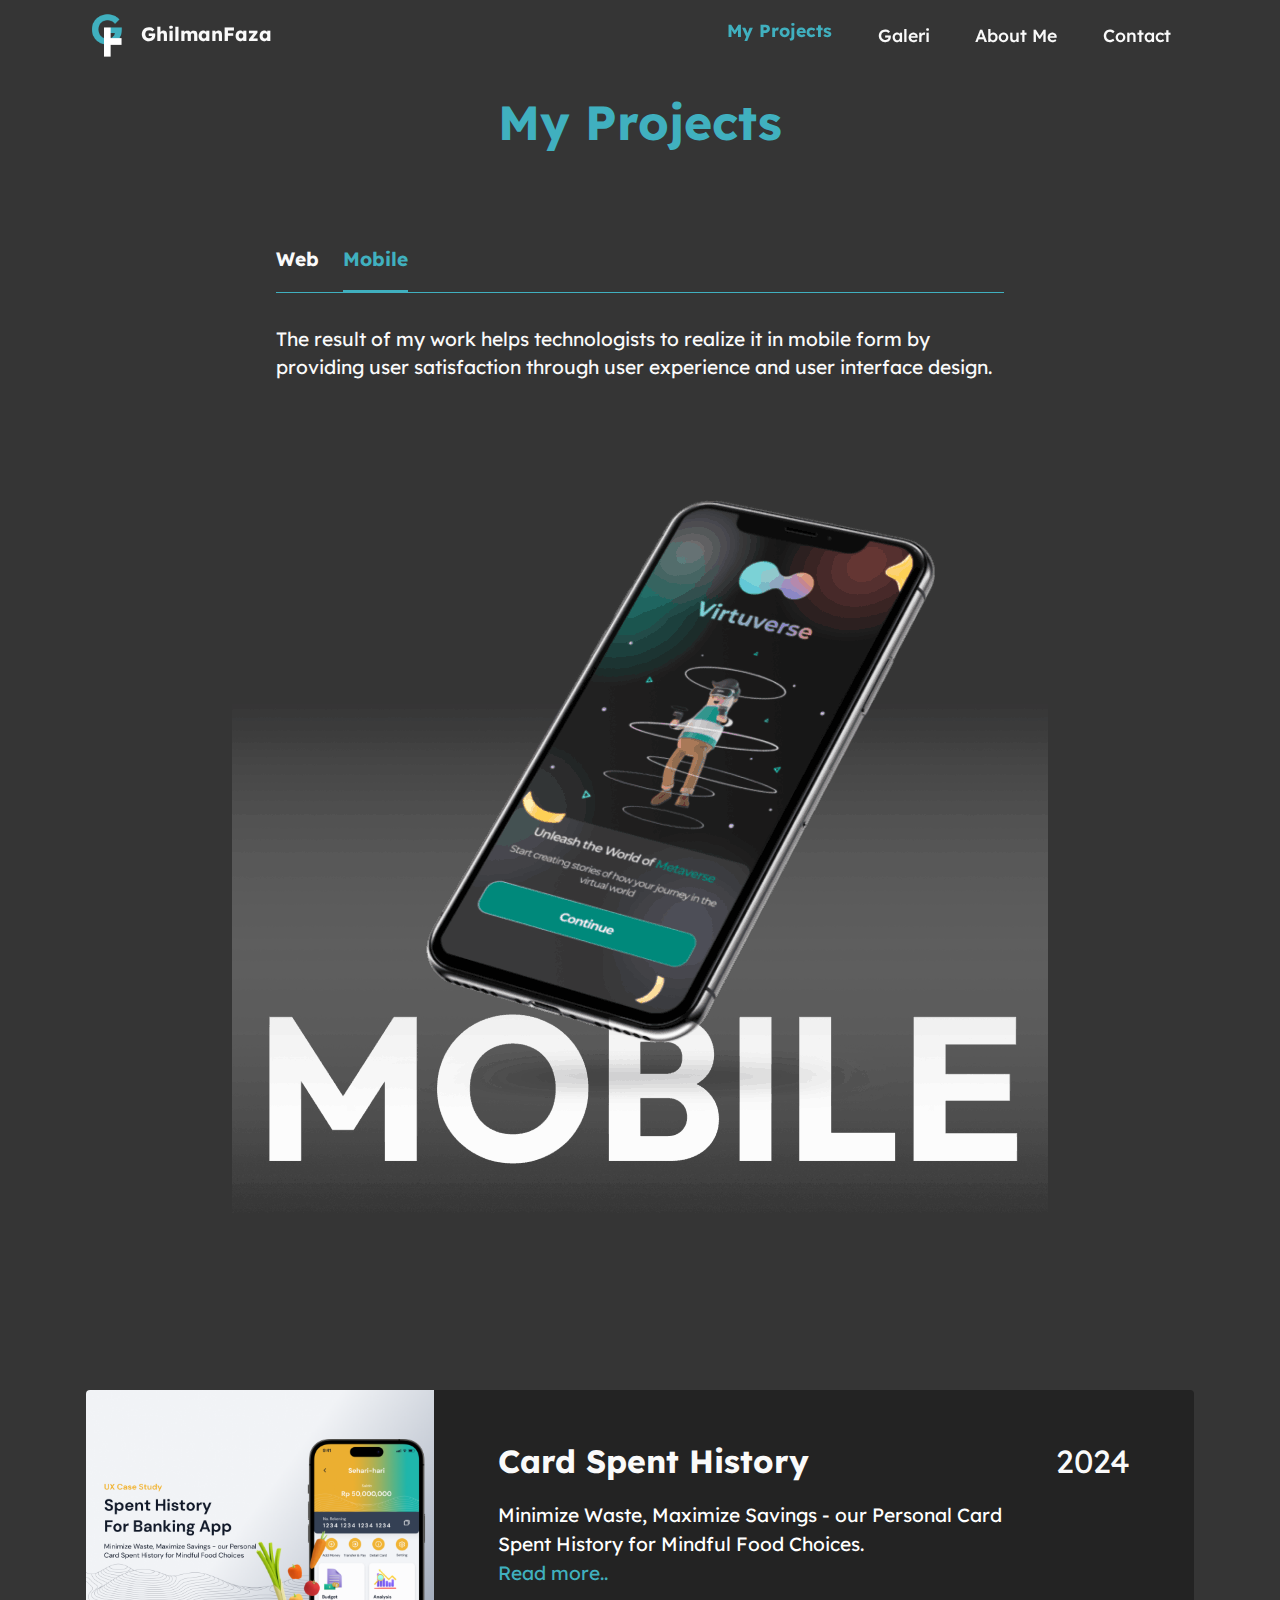
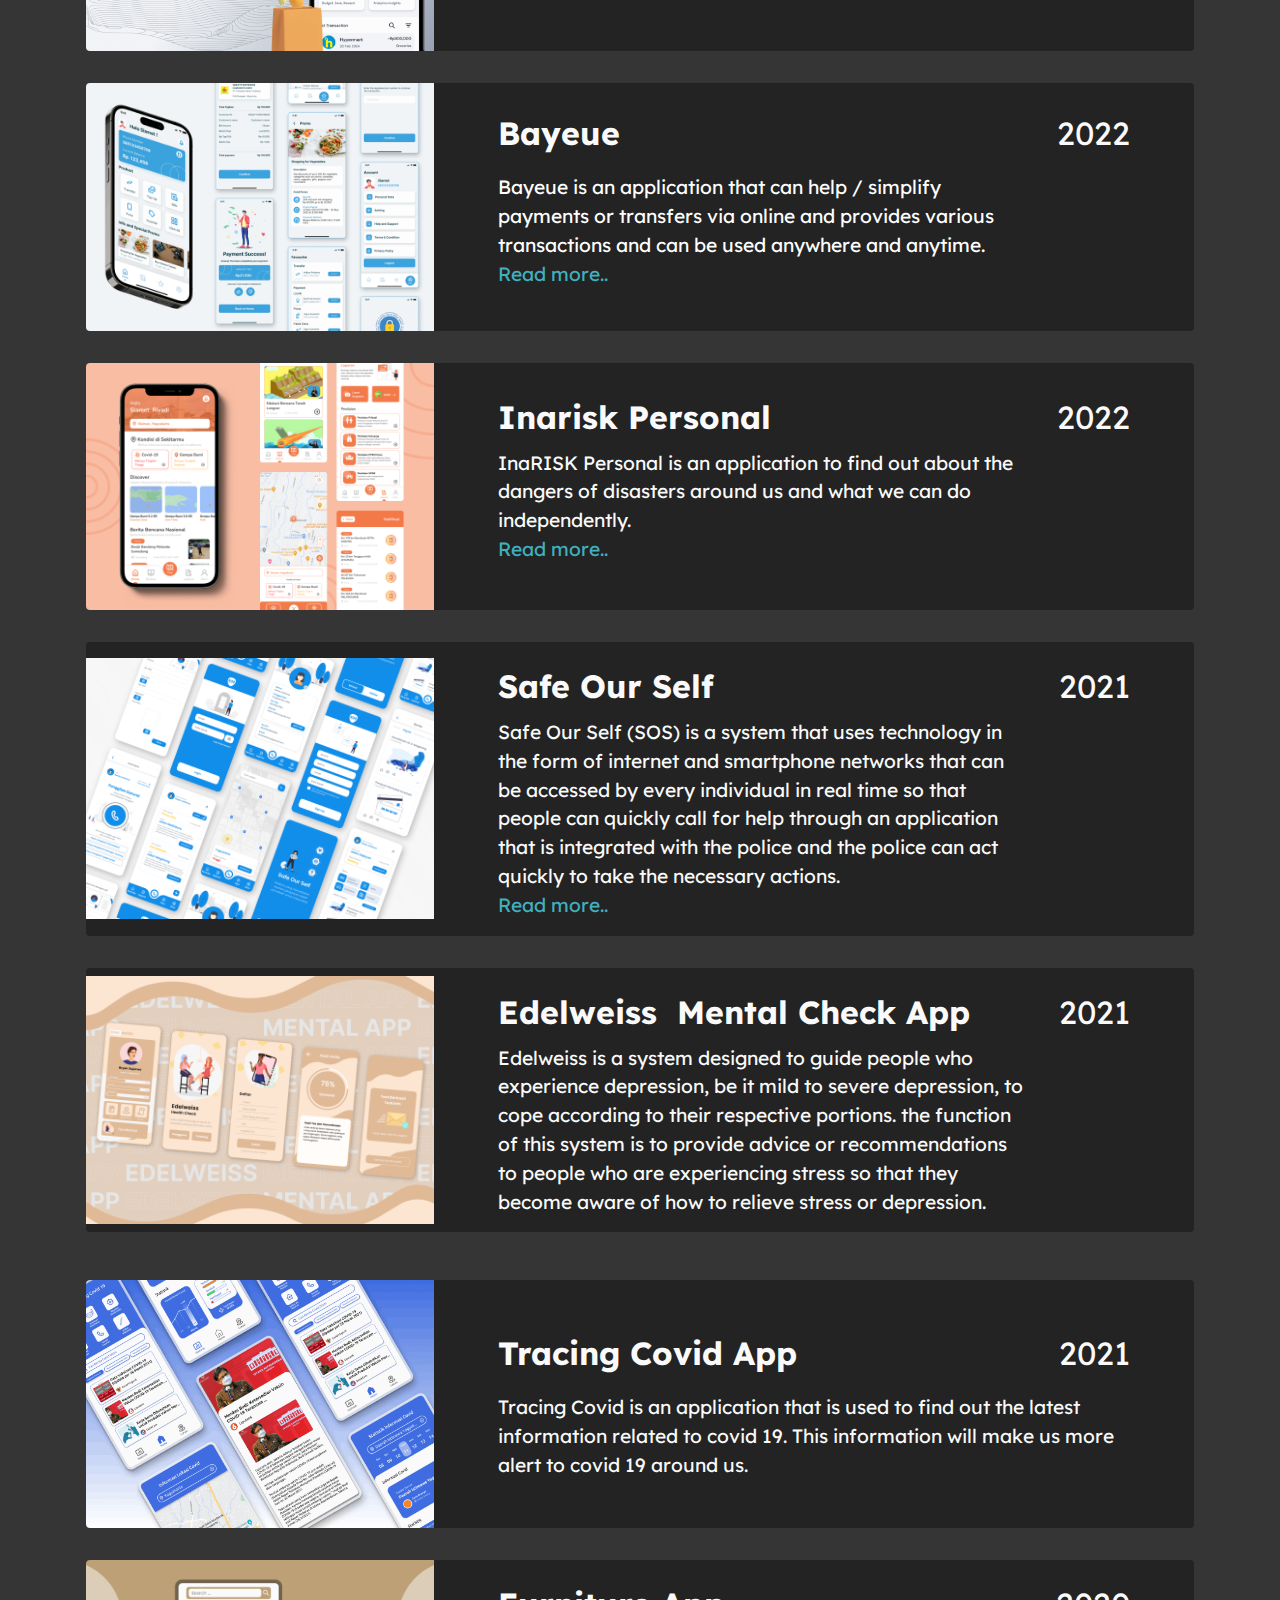
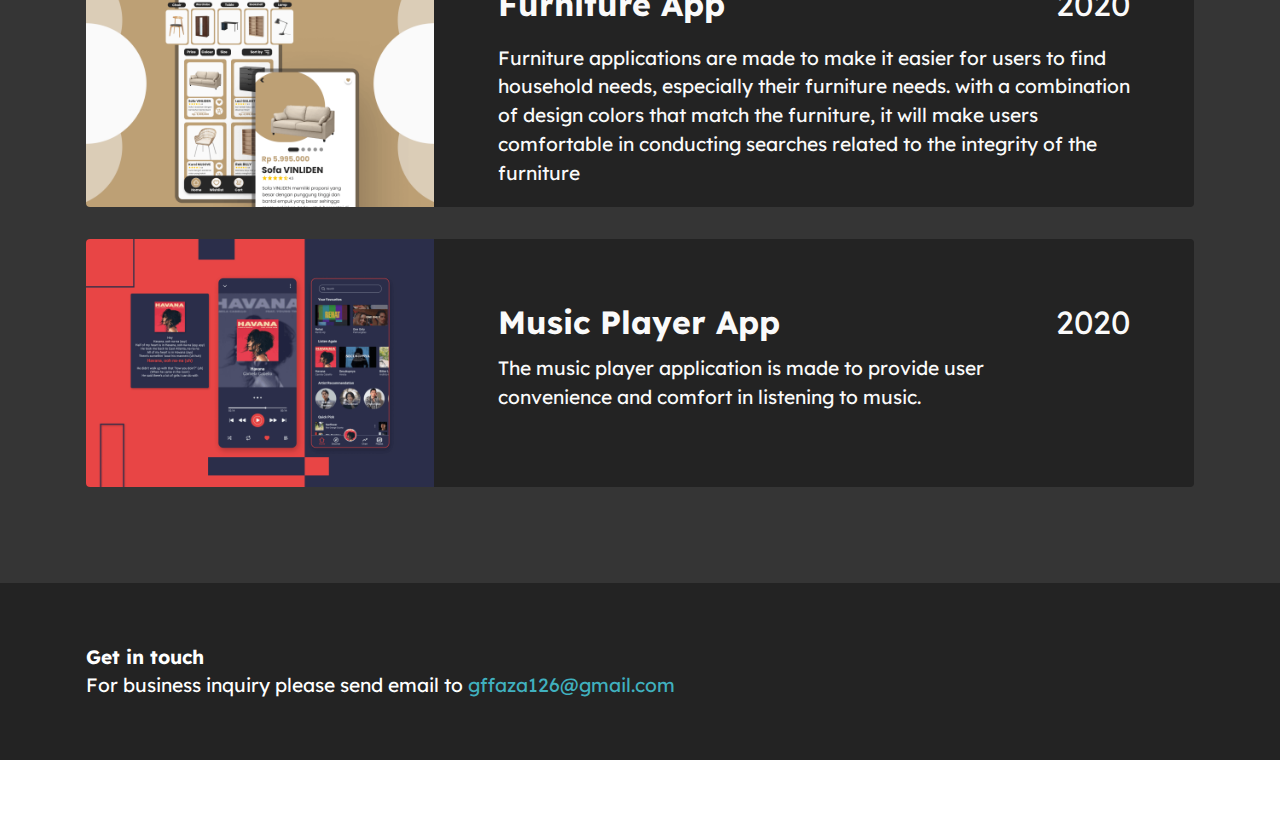
==== commit dafd8b5e: "Update CV And Add New Design Spent History" ====
--- a/Mobile.html
+++ b/Mobile.html
@@ -142,6 +142,43 @@
                 <div class="row align-items-center">
                     <div class="col-12 col-md-4">
                         <div class="image-wrapper">
+                            <a href="https://www.figma.com/proto/t7NwxY2ypnnG6lqWegnlgj/SChallenge?type=design&node-id=132-2742&t=bVyjWhIdvXxY8Cf3-1&scaling=min-zoom&page-id=1%3A19&starting-point-node-id=132%3A2742&mode=design" target="_blank">
+                                <div class="hover-container">
+                                    <img src="assets/content/Spent/Cover.png" alt=" " class="image-hover">
+                                    <div class="overlay">Click to see the design</div>
+                                </div>    
+                            </a>                            
+                        </div>
+                    </div>
+                    <div class="col-12 col-md">
+                        <div class="card-box">
+                            <div class="row">
+                                <div class="col-md">
+                                    <h6 class="card-title mbr-fonts-style display-5">
+                                        <strong>Card Spent History</strong></h6>
+                                    <!-- <p class="mbr-text mbr-fonts-style display-7">
+                                        Bayeue is an application that can help / simplify payments or transfers via online and provides various transactions and can be used anywhere and anytime.
+                                    </p> -->
+                                    <p class="mbr-text mbr-fonts-style mt-3 display-7" style="color: white;">Minimize Waste, Maximize Savings - our Personal Card Spent History for Mindful Food Choices. &nbsp;
+                                    <br><a href="https://medium.com/@gffaza/ux-case-study-spent-history-for-banking-app-b0dfce928c0c" target="_blank" class="text-primary">Read more..</a></p>
+                                </div>
+                                <div class="col-md-auto">
+                                    <p class="price mbr-fonts-style display-5">2024</p>
+                                    
+                                </div>
+                                <div></div>
+                            </div>
+                        </div>
+                    </div>
+                </div>
+            </div>
+        </div>
+
+        <div class="card">
+            <div class="card-wrapper">
+                <div class="row align-items-center">
+                    <div class="col-12 col-md-4">
+                        <div class="image-wrapper">
                             <a href="https://www.figma.com/proto/xrY6Bjl76s943VvL8BTUav/Capstone-Project---Alterra-Academy?node-id=2104%3A5198&scaling=min-zoom&page-id=0%3A1&starting-point-node-id=2104%3A5198" target="_blank">
                                 <div class="hover-container">
                                     <img src="assets/images/desktop-1-1-816x580.png" alt=" " class="image-hover">
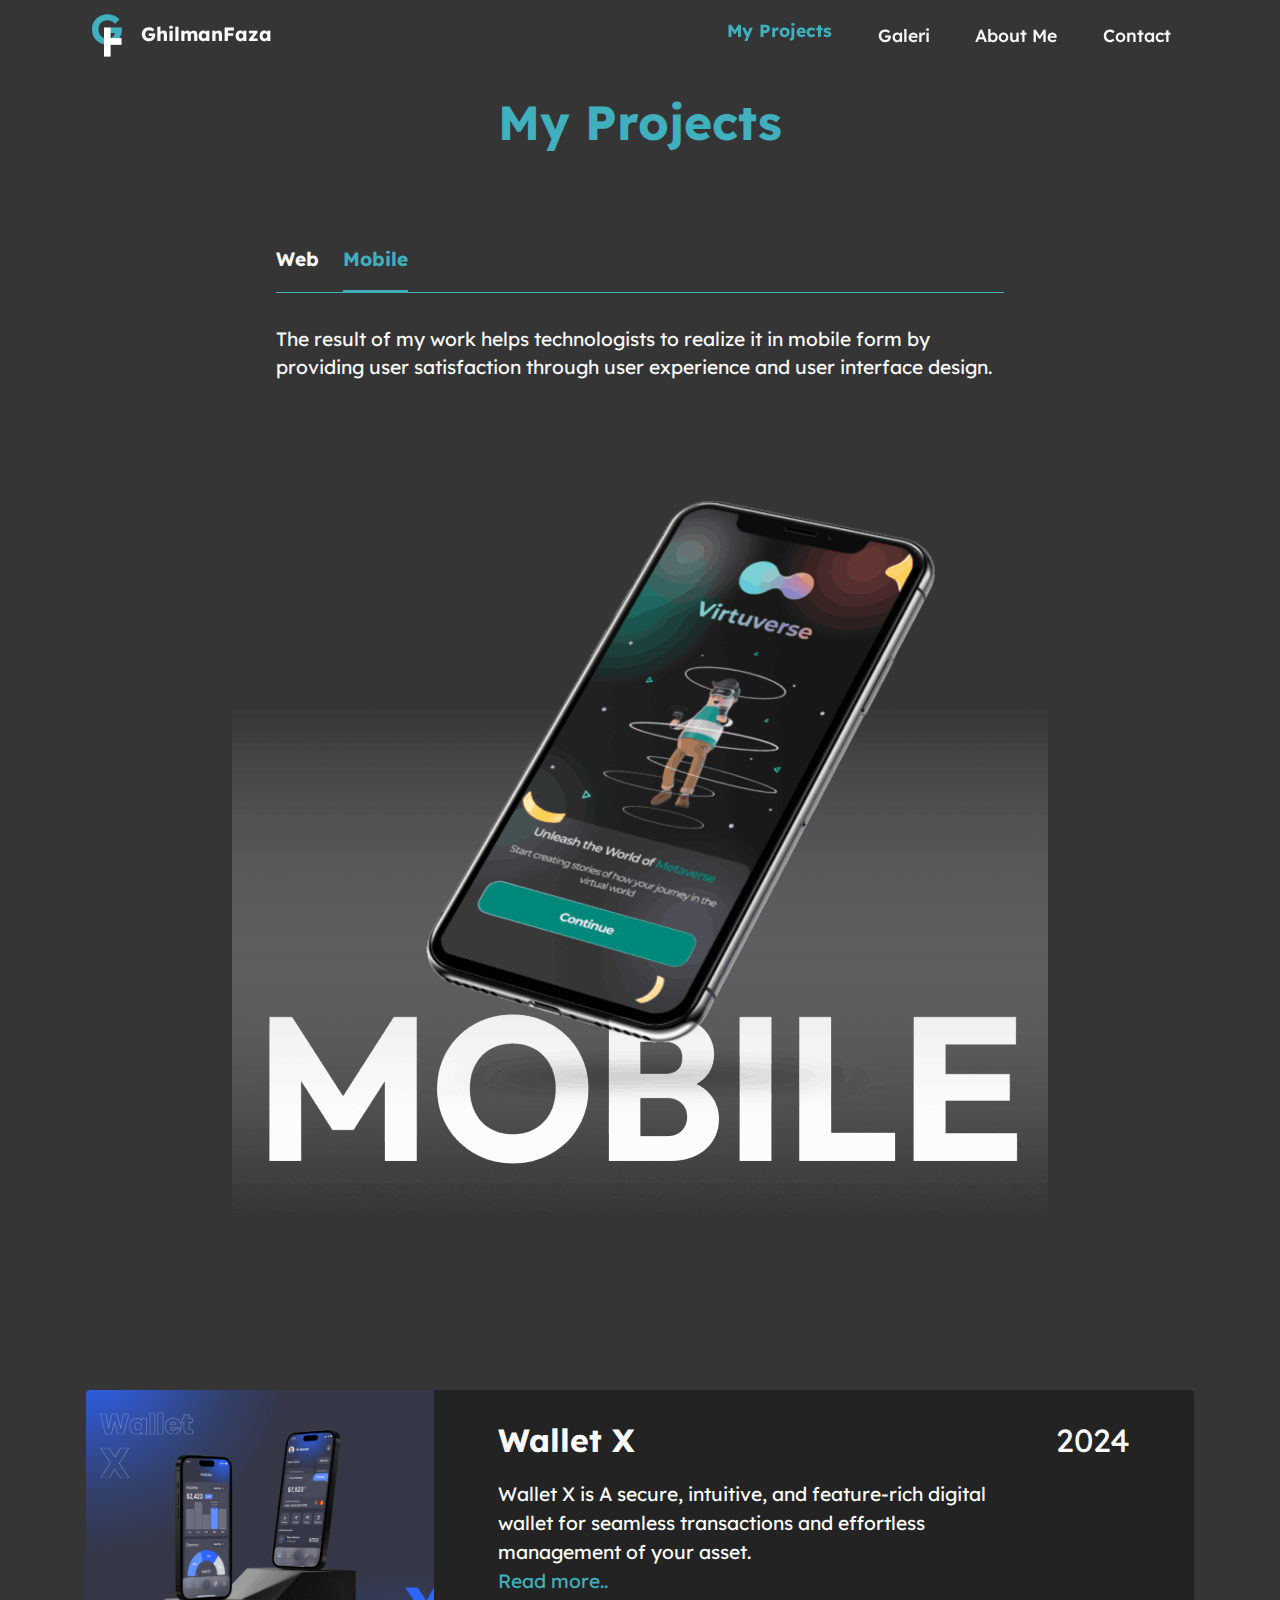
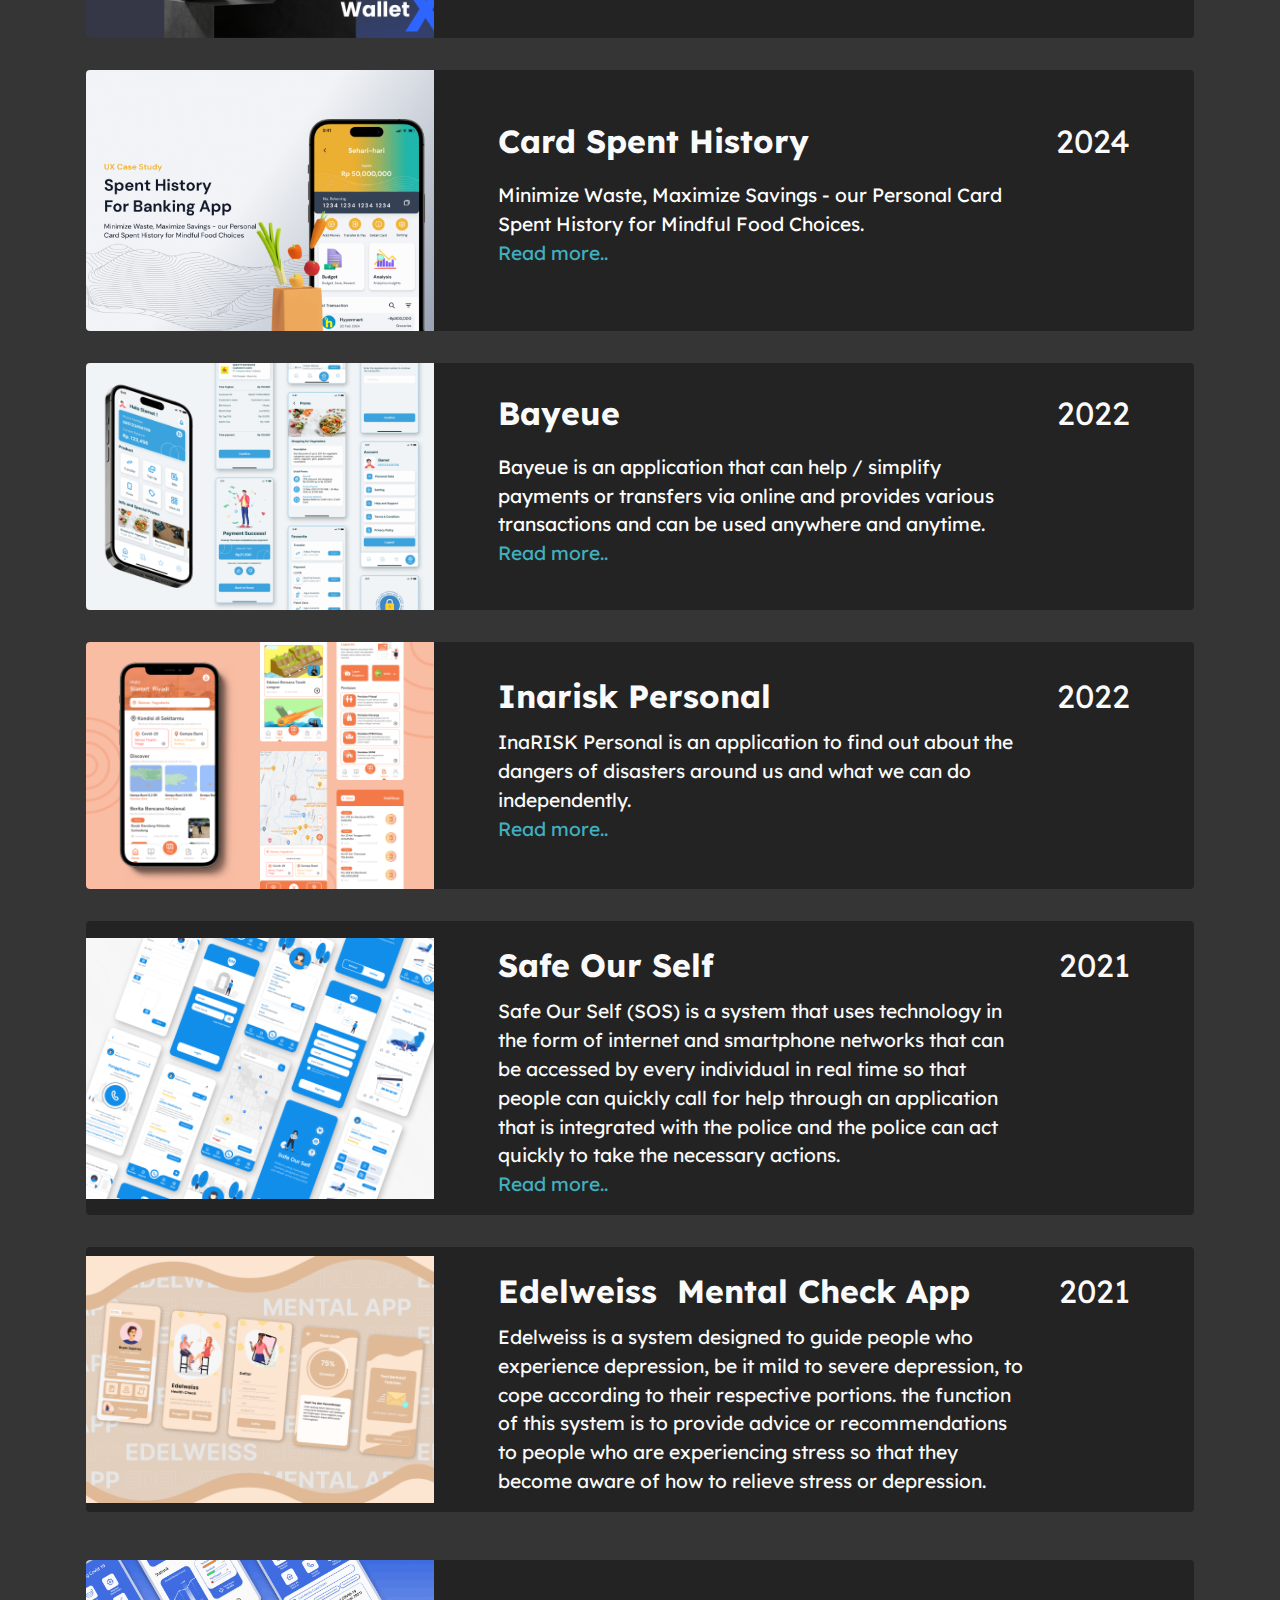
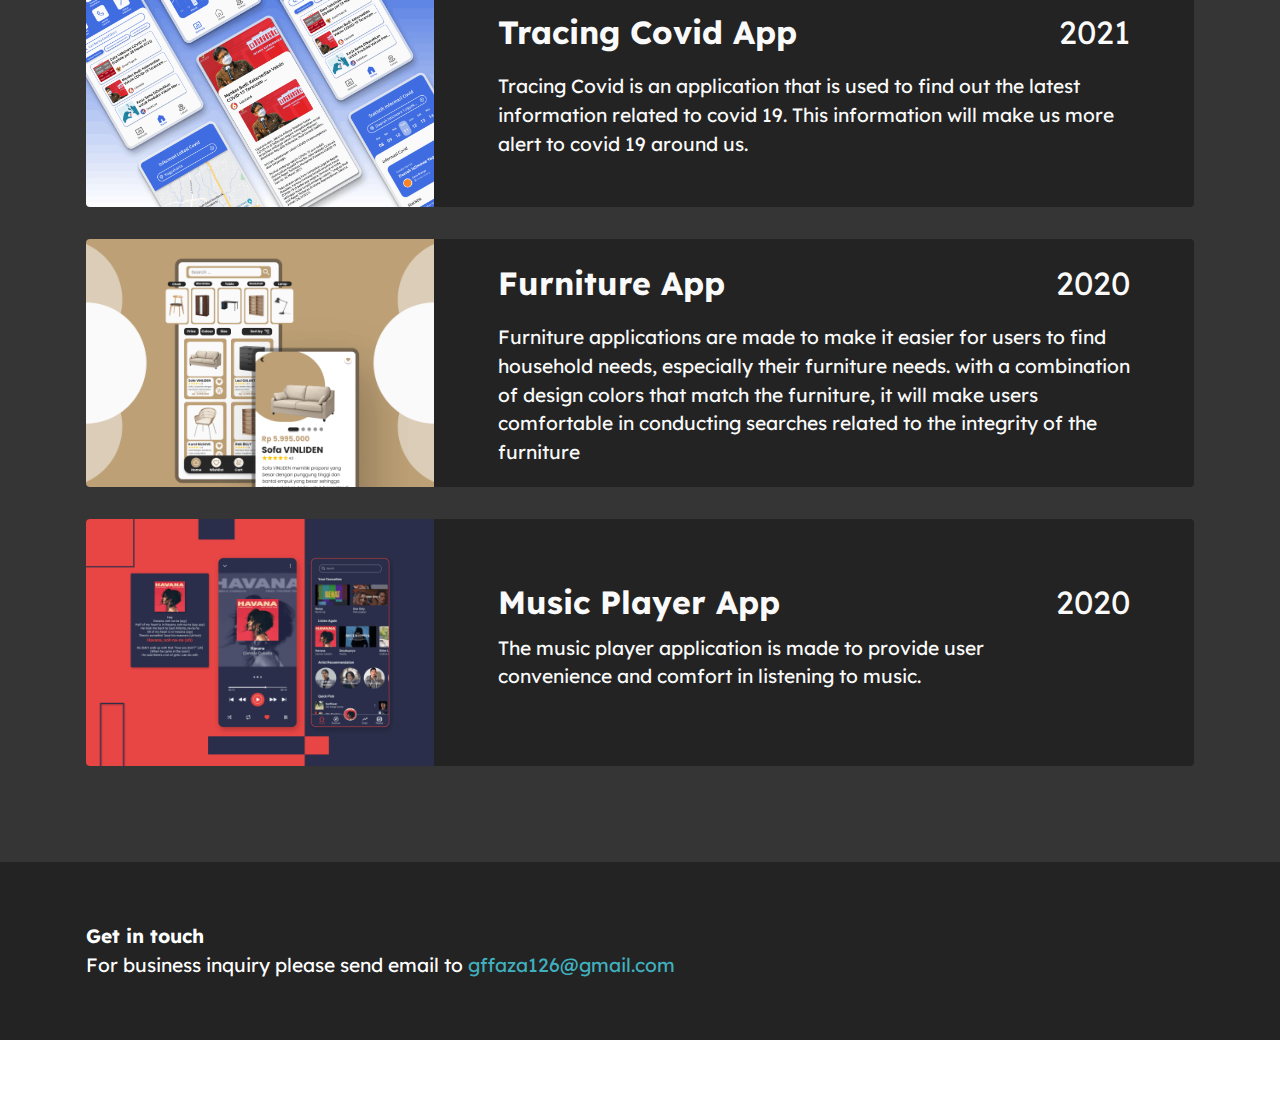
==== commit d69d1901: "add WalletX" ====
--- a/Mobile.html
+++ b/Mobile.html
@@ -142,6 +142,43 @@
                 <div class="row align-items-center">
                     <div class="col-12 col-md-4">
                         <div class="image-wrapper">
+                            <a href="https://www.figma.com/proto/RcvPEyT7qFBeKd6PP80yUg/Jackalls-Main?type=design&node-id=46-1032&t=nr1loAfo6WJnHBhg-1&scaling=min-zoom&page-id=19%3A5&starting-point-node-id=30%3A6788&mode=design" target="_blank">
+                                <div class="hover-container">
+                                    <img src="assets/images/WalletX/CoverWalletX.png" alt=" " class="image-hover">
+                                    <div class="overlay">Click to see the design</div>
+                                </div>    
+                            </a>                            
+                        </div>
+                    </div>
+                    <div class="col-12 col-md">
+                        <div class="card-box">
+                            <div class="row">
+                                <div class="col-md">
+                                    <h6 class="card-title mbr-fonts-style display-5">
+                                        <strong>Wallet X</strong></h6>
+                                    <!-- <p class="mbr-text mbr-fonts-style display-7">
+                                        Bayeue is an application that can help / simplify payments or transfers via online and provides various transactions and can be used anywhere and anytime.
+                                    </p> -->
+                                    <p class="mbr-text mbr-fonts-style mt-3 display-7" style="color: white;">Wallet X is A secure, intuitive, and feature-rich digital wallet for seamless transactions and effortless management of your asset. &nbsp;
+                                    <br><a href="https://medium.com/@gffaza/ux-case-study-spent-history-for-banking-app-b0dfce928c0c" target="_blank" class="text-primary">Read more..</a></p>
+                                </div>
+                                <div class="col-md-auto">
+                                    <p class="price mbr-fonts-style display-5">2024</p>
+                                    
+                                </div>
+                                <div></div>
+                            </div>
+                        </div>
+                    </div>
+                </div>
+            </div>
+        </div>
+
+        <div class="card">
+            <div class="card-wrapper">
+                <div class="row align-items-center">
+                    <div class="col-12 col-md-4">
+                        <div class="image-wrapper">
                             <a href="https://www.figma.com/proto/t7NwxY2ypnnG6lqWegnlgj/SChallenge?type=design&node-id=132-2742&t=bVyjWhIdvXxY8Cf3-1&scaling=min-zoom&page-id=1%3A19&starting-point-node-id=132%3A2742&mode=design" target="_blank">
                                 <div class="hover-container">
                                     <img src="assets/content/Spent/Cover.png" alt=" " class="image-hover">
